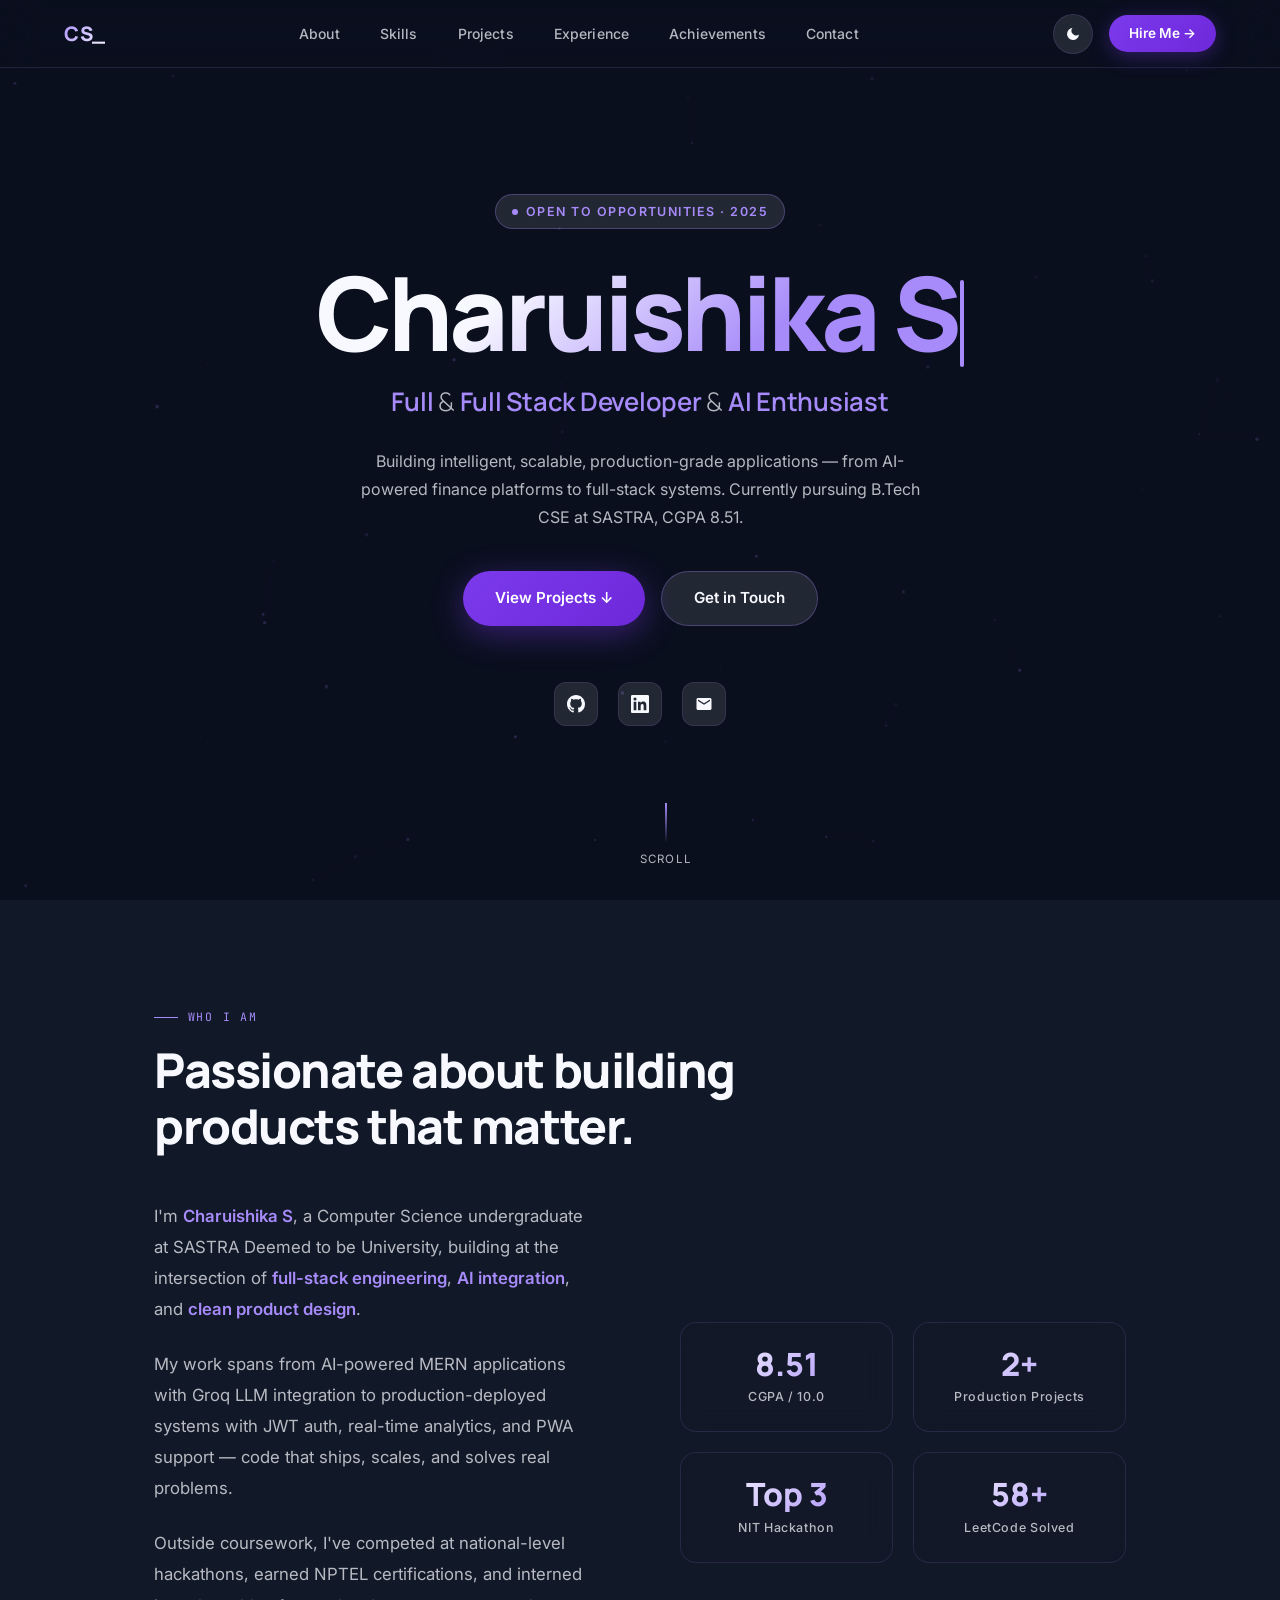
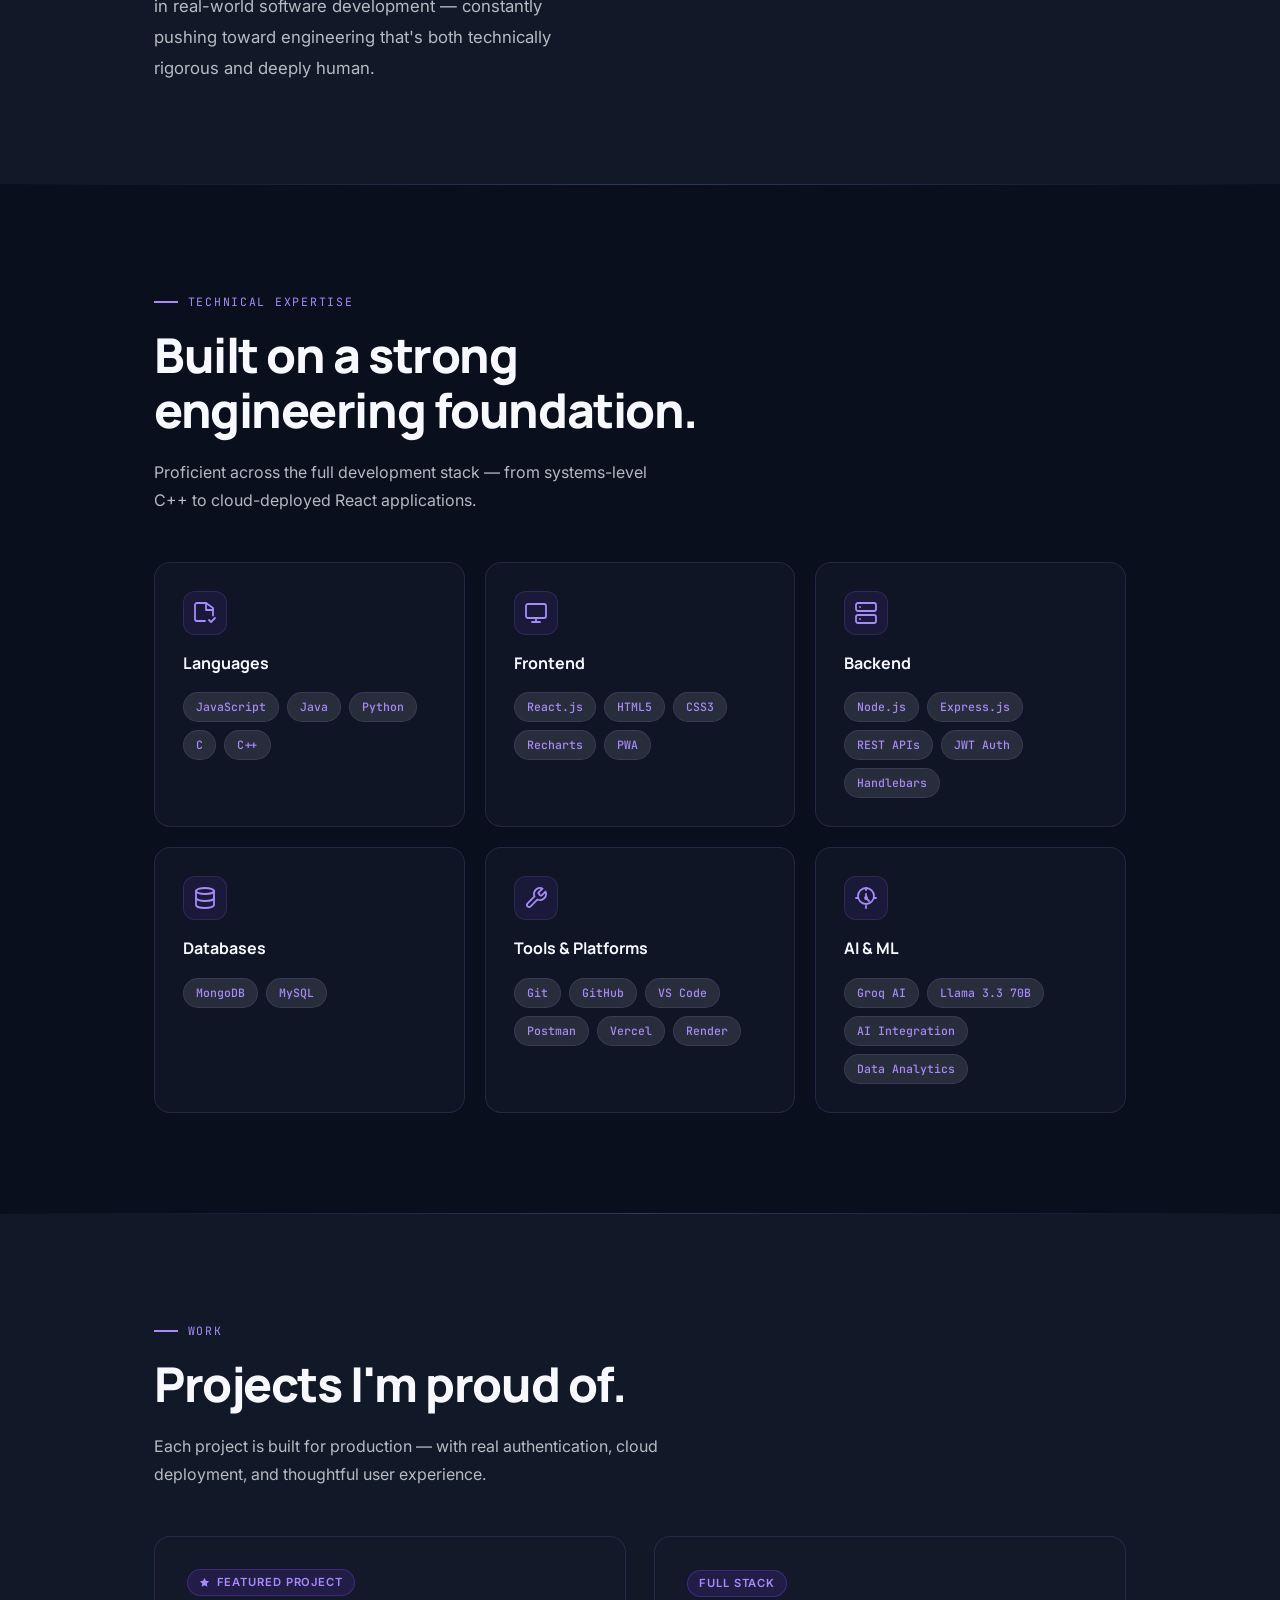
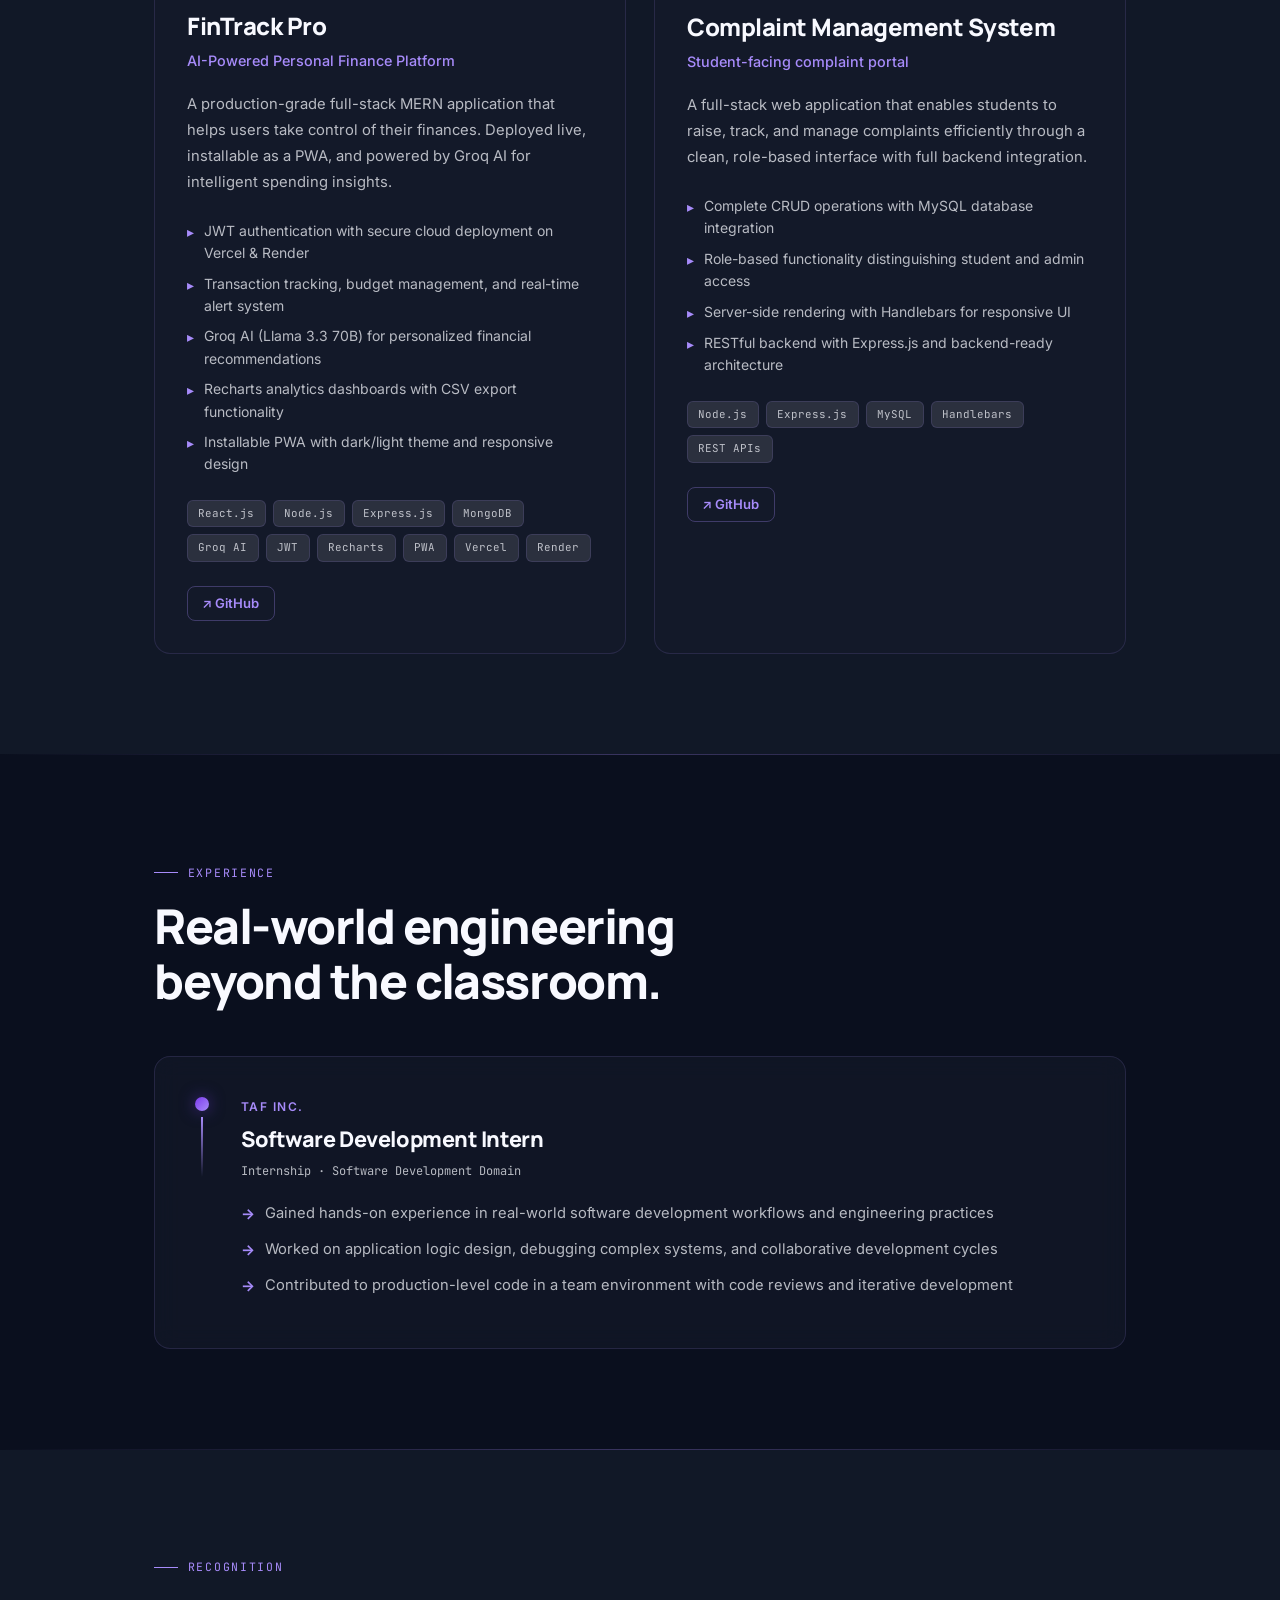
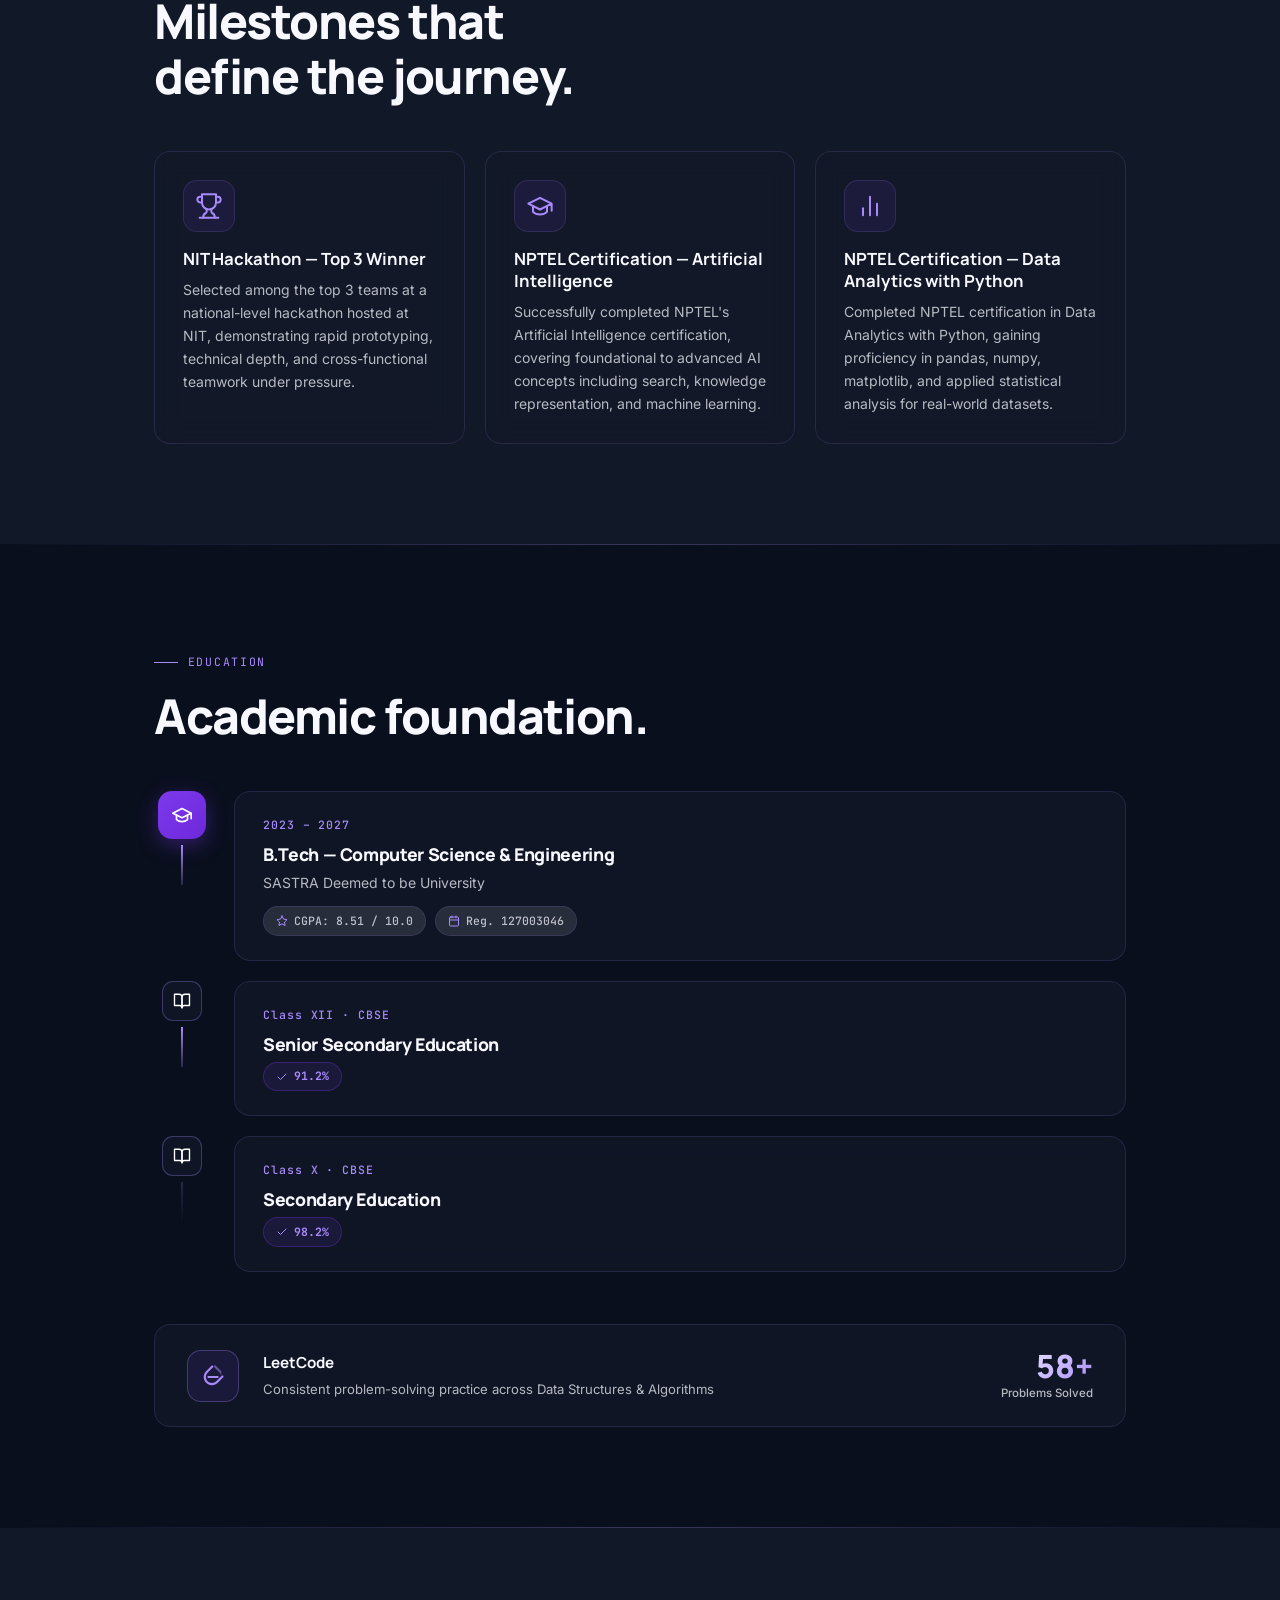
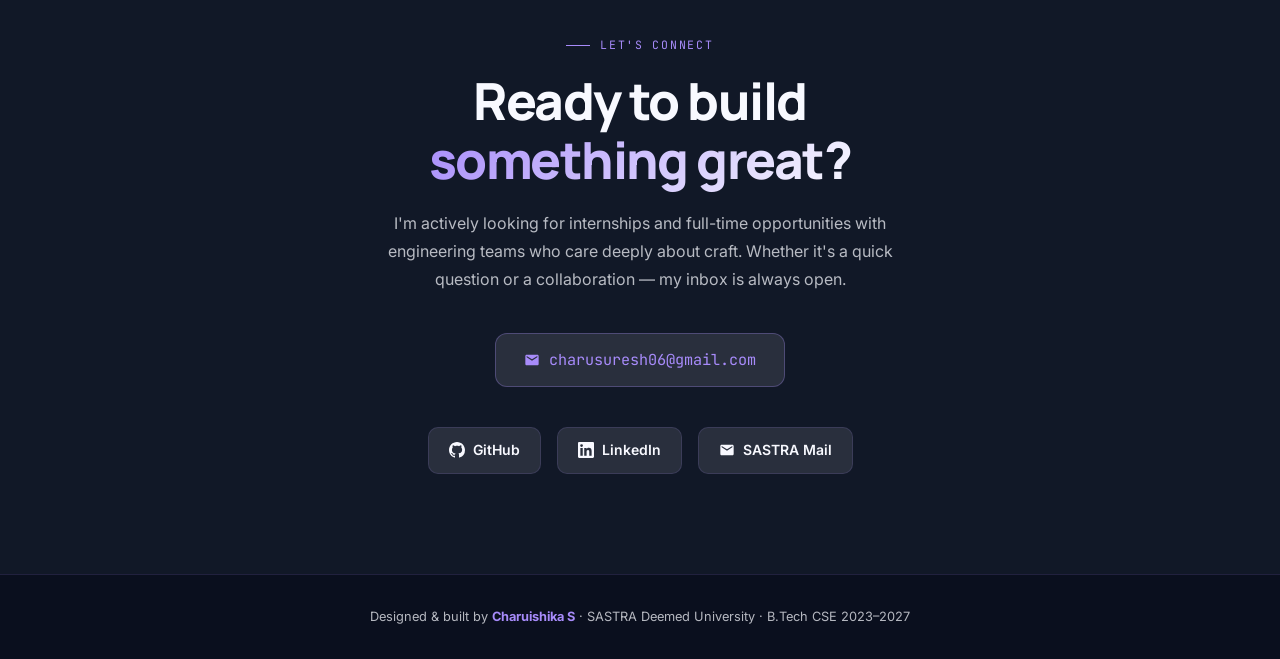
==== portfolio.html @ 570d736f "Create personal portfolio website" ====
<!DOCTYPE html>
<html lang="en" data-theme="dark">
<head>
<meta charset="UTF-8" />
<meta name="viewport" content="width=device-width, initial-scale=1.0" />
<title>Charuishika S — Software Engineer & Full Stack Developer</title>
<link rel="preconnect" href="https://fonts.googleapis.com" />
<link rel="preconnect" href="https://fonts.gstatic.com" crossorigin />
<link href="https://fonts.googleapis.com/css2?family=Manrope:wght@300;400;500;600;700;800&family=Inter:wght@300;400;500;600&family=JetBrains+Mono:wght@400;500&display=swap" rel="stylesheet" />

<style>
/* ===== TOKENS ===== */
:root {
  --navy:       #0A0F1E;
  --navy-mid:   #111827;
  --navy-card:  #131929;
  --indigo-deep:#1E1B4B;
  --violet:     #7C3AED;
  --violet-soft:#A78BFA;
  --violet-glow:rgba(124,58,237,0.18);
  --white:      #F8F9FF;
  --white-dim:  rgba(248,249,255,0.72);
  --white-faint:rgba(248,249,255,0.1);
  --border:     rgba(167,139,250,0.14);
  --border-light:rgba(167,139,250,0.3);
  --glass-bg:   rgba(19,25,41,0.7);
  --shadow-glow:0 0 60px rgba(124,58,237,0.15);
  --transition: cubic-bezier(0.4,0,0.2,1);
  --radius:     16px;
  --radius-sm:  10px;
}

[data-theme="light"] {
  --navy:       #F0F0FA;
  --navy-mid:   #E8E8F5;
  --navy-card:  #FFFFFF;
  --indigo-deep:#EDE9FE;
  --white:      #0A0F1E;
  --white-dim:  rgba(10,15,30,0.72);
  --white-faint:rgba(10,15,30,0.06);
  --border:     rgba(124,58,237,0.15);
  --border-light:rgba(124,58,237,0.3);
  --glass-bg:   rgba(255,255,255,0.75);
  --shadow-glow:0 0 60px rgba(124,58,237,0.08);
}

/* ===== RESET ===== */
*, *::before, *::after { box-sizing: border-box; margin: 0; padding: 0; }
html { scroll-behavior: smooth; font-size: 16px; }
body {
  font-family: 'Inter', sans-serif;
  background: var(--navy);
  color: var(--white);
  line-height: 1.6;
  overflow-x: hidden;
  transition: background 0.4s var(--transition), color 0.4s var(--transition);
}
a { color: inherit; text-decoration: none; }
img { max-width: 100%; display: block; }
button { cursor: pointer; border: none; background: none; font-family: inherit; }
ul { list-style: none; }

/* ===== SCROLLBAR ===== */
::-webkit-scrollbar { width: 4px; }
::-webkit-scrollbar-track { background: var(--navy-mid); }
::-webkit-scrollbar-thumb { background: var(--violet); border-radius: 99px; }

/* ===== CANVAS BG ===== */
#bg-canvas {
  position: fixed; top: 0; left: 0;
  width: 100%; height: 100%;
  pointer-events: none; z-index: 0;
  opacity: 0.35;
}

/* ===== NAV ===== */
nav {
  position: fixed; top: 0; left: 0; right: 0; z-index: 100;
  display: flex; align-items: center; justify-content: space-between;
  padding: 0 5%;
  height: 68px;
  background: rgba(10,15,30,0.6);
  backdrop-filter: blur(20px);
  border-bottom: 1px solid var(--border);
  transition: background 0.4s var(--transition);
}
[data-theme="light"] nav { background: rgba(240,240,250,0.7); }

.nav-logo {
  font-family: 'Manrope', sans-serif;
  font-weight: 800;
  font-size: 1.25rem;
  background: linear-gradient(135deg, var(--violet-soft), var(--white));
  -webkit-background-clip: text;
  -webkit-text-fill-color: transparent;
  background-clip: text;
  letter-spacing: -0.02em;
}

.nav-links {
  display: flex; gap: 2.5rem; align-items: center;
}
.nav-links a {
  font-size: 0.875rem;
  font-weight: 500;
  color: var(--white-dim);
  transition: color 0.25s;
  letter-spacing: 0.01em;
}
.nav-links a:hover { color: var(--violet-soft); }

.nav-right { display: flex; align-items: center; gap: 1rem; }

.theme-toggle {
  width: 40px; height: 40px;
  border-radius: 50%;
  background: var(--white-faint);
  border: 1px solid var(--border);
  display: flex; align-items: center; justify-content: center;
  font-size: 1.1rem;
  transition: background 0.25s, border-color 0.25s;
  color: var(--white);
}
.theme-toggle:hover { background: var(--violet-glow); border-color: var(--border-light); }

.nav-cta {
  padding: 0.5rem 1.25rem;
  background: linear-gradient(135deg, var(--violet), #6D28D9);
  border-radius: 99px;
  font-size: 0.85rem;
  font-weight: 600;
  color: #fff !important;
  transition: transform 0.2s, box-shadow 0.2s;
  box-shadow: 0 4px 20px rgba(124,58,237,0.35);
}
.nav-cta:hover { transform: translateY(-1px); box-shadow: 0 6px 28px rgba(124,58,237,0.5); }

/* ===== HERO ===== */
#hero {
  position: relative; z-index: 1;
  min-height: 100vh;
  display: flex; flex-direction: column;
  align-items: center; justify-content: center;
  text-align: center;
  padding: 100px 5% 80px;
  overflow: hidden;
}

.hero-eyebrow {
  display: inline-flex; align-items: center; gap: 0.5rem;
  padding: 0.4rem 1rem;
  background: var(--white-faint);
  border: 1px solid var(--border-light);
  border-radius: 99px;
  font-size: 0.78rem;
  font-weight: 600;
  letter-spacing: 0.12em;
  text-transform: uppercase;
  color: var(--violet-soft);
  margin-bottom: 2rem;
  animation: fadeUp 0.8s var(--transition) 0.1s both;
}
.hero-eyebrow-dot {
  width: 6px; height: 6px;
  background: var(--violet-soft);
  border-radius: 50%;
  animation: pulse 2s infinite;
}
@keyframes pulse {
  0%, 100% { opacity: 1; transform: scale(1); }
  50% { opacity: 0.5; transform: scale(0.7); }
}

.hero-name {
  font-family: 'Manrope', sans-serif;
  font-size: clamp(3rem, 8vw, 7rem);
  font-weight: 800;
  letter-spacing: -0.04em;
  line-height: 1.0;
  margin-bottom: 0.15em;
  animation: fadeUp 0.8s var(--transition) 0.25s both;
}
.hero-name-gradient {
  background: linear-gradient(135deg, var(--white) 30%, var(--violet-soft) 70%);
  -webkit-background-clip: text;
  -webkit-text-fill-color: transparent;
  background-clip: text;
}

.hero-cursor {
  display: inline-block;
  width: 4px; height: 0.85em;
  background: var(--violet-soft);
  margin-left: 2px;
  vertical-align: middle;
  border-radius: 2px;
  animation: blink 1s step-end infinite;
}
@keyframes blink { 0%,100%{opacity:1} 50%{opacity:0} }

.hero-role {
  font-family: 'Manrope', sans-serif;
  font-size: clamp(1.15rem, 2.5vw, 1.6rem);
  font-weight: 300;
  color: var(--white-dim);
  margin-bottom: 1.5rem;
  letter-spacing: -0.01em;
  animation: fadeUp 0.8s var(--transition) 0.4s both;
}
.hero-role strong { color: var(--violet-soft); font-weight: 600; }

.hero-desc {
  max-width: 560px;
  font-size: 1rem;
  color: var(--white-dim);
  line-height: 1.75;
  margin-bottom: 2.5rem;
  animation: fadeUp 0.8s var(--transition) 0.55s both;
}

.hero-ctas {
  display: flex; gap: 1rem; flex-wrap: wrap; justify-content: center;
  margin-bottom: 3.5rem;
  animation: fadeUp 0.8s var(--transition) 0.65s both;
}
.btn-primary {
  padding: 0.875rem 2rem;
  background: linear-gradient(135deg, var(--violet), #6D28D9);
  border-radius: 99px;
  font-size: 0.95rem;
  font-weight: 600;
  color: #fff;
  box-shadow: 0 8px 32px rgba(124,58,237,0.4);
  transition: transform 0.2s, box-shadow 0.2s;
  display: flex; align-items: center; gap: 0.5rem;
}
.btn-primary:hover { transform: translateY(-2px); box-shadow: 0 12px 40px rgba(124,58,237,0.55); }
.btn-secondary {
  padding: 0.875rem 2rem;
  border: 1.5px solid var(--border-light);
  border-radius: 99px;
  font-size: 0.95rem;
  font-weight: 600;
  color: var(--white);
  background: var(--white-faint);
  backdrop-filter: blur(8px);
  transition: border-color 0.25s, background 0.25s, transform 0.2s;
  display: flex; align-items: center; gap: 0.5rem;
}
.btn-secondary:hover { border-color: var(--violet-soft); background: var(--violet-glow); transform: translateY(-2px); }

.hero-socials {
  display: flex; gap: 1.25rem; justify-content: center;
  animation: fadeUp 0.8s var(--transition) 0.8s both;
}
.social-link {
  width: 44px; height: 44px;
  border: 1.5px solid var(--border);
  border-radius: 12px;
  display: flex; align-items: center; justify-content: center;
  font-size: 1.15rem;
  transition: border-color 0.25s, background 0.25s, transform 0.2s;
  background: var(--white-faint);
}
.social-link:hover { border-color: var(--violet-soft); background: var(--violet-glow); transform: translateY(-3px); }

.hero-scroll-indicator {
  position: absolute; bottom: 2rem; left: 50%; transform: translateX(-50%);
  display: flex; flex-direction: column; align-items: center; gap: 0.4rem;
  color: var(--white-dim); font-size: 0.72rem; letter-spacing: 0.1em;
  text-transform: uppercase; animation: fadeUp 1s 1.2s both;
}
.scroll-line {
  width: 1.5px; height: 40px;
  background: linear-gradient(to bottom, var(--violet-soft), transparent);
  animation: scrollPulse 2s ease infinite;
}
@keyframes scrollPulse { 0%,100%{opacity:1;transform:scaleY(1)} 50%{opacity:0.4;transform:scaleY(0.6)} }

@keyframes fadeUp {
  from { opacity:0; transform:translateY(28px); }
  to { opacity:1; transform:translateY(0); }
}

/* ===== SECTION BASE ===== */
section { position: relative; z-index: 1; }
.section-inner {
  max-width: 1100px;
  margin: 0 auto;
  padding: 100px 5%;
}
.section-label {
  display: inline-flex; align-items: center; gap: 0.6rem;
  font-family: 'JetBrains Mono', monospace;
  font-size: 0.72rem;
  letter-spacing: 0.15em;
  text-transform: uppercase;
  color: var(--violet-soft);
  margin-bottom: 1rem;
}
.section-label::before {
  content: '';
  display: block; width: 24px; height: 1.5px;
  background: var(--violet-soft);
}
.section-title {
  font-family: 'Manrope', sans-serif;
  font-size: clamp(2rem, 4vw, 3rem);
  font-weight: 800;
  letter-spacing: -0.03em;
  line-height: 1.15;
  margin-bottom: 1.25rem;
}
.section-subtitle {
  font-size: 1rem;
  color: var(--white-dim);
  max-width: 520px;
  line-height: 1.75;
}
.divider {
  width: 100%; height: 1px;
  background: linear-gradient(to right, transparent, var(--border-light), transparent);
}

/* ===== ABOUT ===== */
#about { background: var(--navy-mid); }
.about-grid {
  display: grid;
  grid-template-columns: 1fr 1fr;
  gap: 5rem;
  align-items: center;
  margin-top: 3rem;
}
.about-text p {
  font-size: 1.05rem;
  color: var(--white-dim);
  line-height: 1.85;
  margin-bottom: 1.5rem;
}
.about-text p:last-child { margin-bottom: 0; }
.about-highlight {
  color: var(--violet-soft);
  font-weight: 600;
}
.stat-grid {
  display: grid;
  grid-template-columns: 1fr 1fr;
  gap: 1.25rem;
}
.stat-card {
  background: var(--glass-bg);
  border: 1px solid var(--border);
  border-radius: var(--radius);
  padding: 1.5rem;
  backdrop-filter: blur(12px);
  text-align: center;
  transition: border-color 0.3s, transform 0.3s;
}
.stat-card:hover { border-color: var(--border-light); transform: translateY(-4px); }
.stat-num {
  font-family: 'Manrope', sans-serif;
  font-size: 2rem;
  font-weight: 800;
  background: linear-gradient(135deg, var(--white), var(--violet-soft));
  -webkit-background-clip: text;
  -webkit-text-fill-color: transparent;
  background-clip: text;
  line-height: 1.1;
  margin-bottom: 0.35rem;
}
.stat-label {
  font-size: 0.78rem;
  font-weight: 500;
  color: var(--white-dim);
  letter-spacing: 0.05em;
}

/* ===== SKILLS ===== */
#skills { background: var(--navy); }
.skills-grid {
  display: grid;
  grid-template-columns: repeat(auto-fit, minmax(240px, 1fr));
  gap: 1.25rem;
  margin-top: 3rem;
}
.skill-category {
  background: var(--glass-bg);
  border: 1px solid var(--border);
  border-radius: var(--radius);
  padding: 1.75rem;
  backdrop-filter: blur(12px);
  transition: border-color 0.3s, transform 0.3s, box-shadow 0.3s;
}
.skill-category:hover {
  border-color: var(--border-light);
  transform: translateY(-4px);
  box-shadow: 0 12px 40px rgba(124,58,237,0.1);
}
.skill-cat-icon {
  width: 44px; height: 44px;
  border-radius: 12px;
  background: rgba(124,58,237,0.1);
  border: 1px solid var(--border);
  display: flex; align-items: center; justify-content: center;
  color: var(--violet-soft);
  margin-bottom: 1rem;
}
.skill-cat-name {
  font-family: 'Manrope', sans-serif;
  font-size: 1rem;
  font-weight: 700;
  margin-bottom: 1rem;
  color: var(--white);
}
.skill-tags {
  display: flex; flex-wrap: wrap; gap: 0.5rem;
}
.skill-tag {
  padding: 0.3rem 0.75rem;
  background: var(--white-faint);
  border: 1px solid var(--border);
  border-radius: 99px;
  font-family: 'JetBrains Mono', monospace;
  font-size: 0.72rem;
  font-weight: 500;
  color: var(--violet-soft);
  transition: background 0.2s, border-color 0.2s;
}
.skill-tag:hover { background: var(--violet-glow); border-color: var(--violet-soft); }

/* ===== PROJECTS ===== */
#projects { background: var(--navy-mid); }
.projects-grid {
  display: grid;
  grid-template-columns: 1fr 1fr;
  gap: 1.75rem;
  margin-top: 3rem;
}
.project-card {
  background: var(--navy-card);
  border: 1px solid var(--border);
  border-radius: var(--radius);
  padding: 2rem;
  transition: border-color 0.35s, transform 0.35s, box-shadow 0.35s;
  position: relative;
  overflow: hidden;
}
.project-card::before {
  content: '';
  position: absolute; top: 0; left: 0; right: 0; height: 3px;
  background: linear-gradient(90deg, var(--violet), var(--violet-soft));
  opacity: 0;
  transition: opacity 0.35s;
}
.project-card:hover {
  border-color: var(--border-light);
  transform: translateY(-6px);
  box-shadow: var(--shadow-glow);
}
.project-card:hover::before { opacity: 1; }
.project-card.featured {
  grid-column: 1 / -1;
  display: grid;
  grid-template-columns: 1fr 1fr;
  gap: 2.5rem;
  padding: 2.5rem;
}
.project-header { margin-bottom: 1.25rem; }
.project-badge {
  display: inline-flex; align-items: center; gap: 0.4rem;
  padding: 0.25rem 0.7rem;
  background: rgba(124,58,237,0.15);
  border: 1px solid rgba(124,58,237,0.35);
  border-radius: 99px;
  font-size: 0.7rem;
  font-weight: 600;
  color: var(--violet-soft);
  text-transform: uppercase;
  letter-spacing: 0.08em;
  margin-bottom: 1rem;
}
.project-name {
  font-family: 'Manrope', sans-serif;
  font-size: 1.5rem;
  font-weight: 800;
  letter-spacing: -0.02em;
  margin-bottom: 0.5rem;
  line-height: 1.2;
}
.project-tagline {
  font-size: 0.9rem;
  color: var(--violet-soft);
  font-weight: 500;
  margin-bottom: 1rem;
}
.project-desc {
  font-size: 0.925rem;
  color: var(--white-dim);
  line-height: 1.75;
  margin-bottom: 1.5rem;
}
.project-features {
  margin-bottom: 1.5rem;
}
.project-feature {
  display: flex; align-items: flex-start; gap: 0.6rem;
  font-size: 0.875rem;
  color: var(--white-dim);
  margin-bottom: 0.5rem;
}
.project-feature::before {
  content: '▸';
  color: var(--violet-soft);
  flex-shrink: 0;
  margin-top: 1px;
}
.project-stack {
  display: flex; flex-wrap: wrap; gap: 0.45rem;
  margin-bottom: 1.5rem;
}
.stack-tag {
  padding: 0.25rem 0.65rem;
  background: var(--white-faint);
  border: 1px solid var(--border);
  border-radius: 6px;
  font-family: 'JetBrains Mono', monospace;
  font-size: 0.68rem;
  color: var(--white-dim);
}
.project-links {
  display: flex; gap: 0.75rem;
}
.proj-link {
  display: flex; align-items: center; gap: 0.4rem;
  font-size: 0.82rem;
  font-weight: 600;
  color: var(--violet-soft);
  padding: 0.4rem 0.9rem;
  border: 1.5px solid var(--border-light);
  border-radius: 8px;
  transition: background 0.2s, border-color 0.2s;
}
.proj-link:hover { background: var(--violet-glow); border-color: var(--violet-soft); }

.project-visual {
  background: linear-gradient(135deg, rgba(124,58,237,0.08), rgba(109,40,217,0.15));
  border: 1px solid var(--border);
  border-radius: 12px;
  display: flex; align-items: center; justify-content: center;
  min-height: 240px;
  position: relative;
  overflow: hidden;
}
.project-visual-inner {
  font-family: 'JetBrains Mono', monospace;
  font-size: 0.72rem;
  color: var(--violet-soft);
  line-height: 1.9;
  padding: 1.5rem;
  opacity: 0.8;
}
.code-line { display: flex; gap: 0.75rem; }
.code-line-num { color: rgba(167,139,250,0.35); user-select: none; }
.code-key { color: #A78BFA; }
.code-val { color: #6EE7B7; }
.code-str { color: #FCD34D; }

/* ===== INTERNSHIP ===== */
#experience { background: var(--navy); }
.exp-card {
  background: var(--glass-bg);
  border: 1px solid var(--border);
  border-radius: var(--radius);
  padding: 2.5rem;
  backdrop-filter: blur(12px);
  margin-top: 3rem;
  display: grid;
  grid-template-columns: auto 1fr;
  gap: 2rem;
  align-items: start;
  transition: border-color 0.3s, transform 0.3s;
}
.exp-card:hover { border-color: var(--border-light); transform: translateY(-4px); }
.exp-timeline {
  display: flex; flex-direction: column; align-items: center; gap: 0;
}
.exp-dot {
  width: 14px; height: 14px;
  border-radius: 50%;
  background: linear-gradient(135deg, var(--violet), var(--violet-soft));
  box-shadow: 0 0 16px rgba(124,58,237,0.5);
  flex-shrink: 0;
}
.exp-line {
  width: 2px; flex: 1; min-height: 60px;
  background: linear-gradient(to bottom, var(--violet-soft), transparent);
  margin-top: 6px;
}
.exp-company {
  font-size: 0.75rem;
  font-weight: 600;
  color: var(--violet-soft);
  text-transform: uppercase;
  letter-spacing: 0.12em;
  margin-bottom: 0.35rem;
}
.exp-title {
  font-family: 'Manrope', sans-serif;
  font-size: 1.35rem;
  font-weight: 800;
  letter-spacing: -0.02em;
  margin-bottom: 0.35rem;
}
.exp-period {
  font-family: 'JetBrains Mono', monospace;
  font-size: 0.75rem;
  color: var(--white-dim);
  margin-bottom: 1.25rem;
}
.exp-points { }
.exp-point {
  display: flex; align-items: flex-start; gap: 0.6rem;
  font-size: 0.92rem;
  color: var(--white-dim);
  line-height: 1.7;
  margin-bottom: 0.6rem;
}
.exp-point::before {
  content: '→';
  color: var(--violet-soft);
  font-weight: 700;
  flex-shrink: 0;
  margin-top: 1px;
}

/* ===== ACHIEVEMENTS ===== */
#achievements { background: var(--navy-mid); }
.achievements-grid {
  display: grid;
  grid-template-columns: repeat(auto-fit, minmax(280px, 1fr));
  gap: 1.25rem;
  margin-top: 3rem;
}
.achievement-card {
  background: var(--glass-bg);
  border: 1px solid var(--border);
  border-radius: var(--radius);
  padding: 1.75rem;
  backdrop-filter: blur(12px);
  transition: border-color 0.3s, transform 0.3s, box-shadow 0.3s;
  position: relative;
  overflow: hidden;
}
.achievement-card:hover {
  border-color: var(--border-light);
  transform: translateY(-5px);
  box-shadow: 0 16px 48px rgba(124,58,237,0.12);
}
.achievement-icon {
  width: 52px; height: 52px;
  border-radius: 14px;
  background: rgba(124,58,237,0.1);
  border: 1px solid var(--border);
  display: flex; align-items: center; justify-content: center;
  margin-bottom: 1rem;
}
.achievement-title {
  font-family: 'Manrope', sans-serif;
  font-size: 1.05rem;
  font-weight: 700;
  margin-bottom: 0.5rem;
  line-height: 1.3;
}
.achievement-desc {
  font-size: 0.875rem;
  color: var(--white-dim);
  line-height: 1.65;
}

/* ===== EDUCATION TIMELINE ===== */
#education { background: var(--navy); }
.edu-timeline { margin-top: 3rem; display: flex; flex-direction: column; gap: 0; }
.edu-timeline-item {
  display: grid;
  grid-template-columns: 56px 1fr;
  gap: 1.5rem;
  align-items: start;
}
.edu-timeline-left { display: flex; flex-direction: column; align-items: center; }
.edu-timeline-icon {
  width: 48px; height: 48px;
  border-radius: 14px;
  background: linear-gradient(135deg, var(--violet), #6D28D9);
  display: flex; align-items: center; justify-content: center;
  flex-shrink: 0;
  box-shadow: 0 6px 20px rgba(124,58,237,0.35);
}
.edu-timeline-icon--sm {
  width: 40px; height: 40px;
  border-radius: 11px;
  background: var(--glass-bg);
  border: 1px solid var(--border-light);
  box-shadow: none;
}
.edu-timeline-line {
  width: 2px; flex: 1; min-height: 40px;
  background: linear-gradient(to bottom, var(--violet-soft), rgba(167,139,250,0.2));
  margin-top: 6px;
}
.edu-timeline-line--fade {
  background: linear-gradient(to bottom, rgba(167,139,250,0.2), transparent);
}
.edu-timeline-content {
  background: var(--glass-bg);
  border: 1px solid var(--border);
  border-radius: var(--radius);
  padding: 1.5rem 1.75rem;
  backdrop-filter: blur(12px);
  margin-bottom: 1.25rem;
  transition: border-color 0.3s, transform 0.3s;
}
.edu-timeline-content:hover { border-color: var(--border-light); transform: translateX(4px); }
.edu-timeline-period {
  font-family: 'JetBrains Mono', monospace;
  font-size: 0.72rem;
  color: var(--violet-soft);
  font-weight: 500;
  letter-spacing: 0.08em;
  margin-bottom: 0.35rem;
}
.edu-timeline-degree {
  font-family: 'Manrope', sans-serif;
  font-size: 1.1rem;
  font-weight: 800;
  letter-spacing: -0.02em;
  margin-bottom: 0.25rem;
}
.edu-timeline-school {
  font-size: 0.875rem;
  color: var(--white-dim);
  margin-bottom: 0.75rem;
}
.edu-timeline-meta { display: flex; gap: 0.6rem; flex-wrap: wrap; }
.edu-meta-pill {
  display: inline-flex; align-items: center; gap: 0.35rem;
  padding: 0.28rem 0.75rem;
  background: var(--white-faint);
  border: 1px solid var(--border);
  border-radius: 99px;
  font-family: 'JetBrains Mono', monospace;
  font-size: 0.72rem;
  font-weight: 500;
  color: var(--white-dim);
}
.edu-meta-pill svg { color: var(--violet-soft); flex-shrink: 0; }
.edu-meta-pill--score {
  background: rgba(124,58,237,0.1);
  border-color: rgba(124,58,237,0.3);
  color: var(--violet-soft);
  font-weight: 700;
}

/* ===== LEETCODE BANNER ===== */
.leetcode-banner {
  margin-top: 2rem;
  background: var(--glass-bg);
  border: 1px solid var(--border);
  border-radius: var(--radius);
  padding: 1.5rem 2rem;
  backdrop-filter: blur(12px);
  display: flex;
  align-items: center;
  gap: 1.5rem;
  transition: border-color 0.3s;
}
.leetcode-banner:hover { border-color: var(--border-light); }
.leetcode-icon {
  width: 52px; height: 52px;
  border-radius: 14px;
  background: rgba(124,58,237,0.1);
  border: 1px solid var(--border-light);
  display: flex; align-items: center; justify-content: center;
  flex-shrink: 0;
}
.leetcode-text { flex: 1; }
.leetcode-label {
  font-family: 'Manrope', sans-serif;
  font-weight: 700;
  font-size: 0.95rem;
  margin-bottom: 0.2rem;
}
.leetcode-desc { font-size: 0.82rem; color: var(--white-dim); }
.leetcode-stat { text-align: right; flex-shrink: 0; }
.leetcode-count {
  font-family: 'Manrope', sans-serif;
  font-size: 2rem;
  font-weight: 800;
  background: linear-gradient(135deg, var(--white), var(--violet-soft));
  -webkit-background-clip: text;
  -webkit-text-fill-color: transparent;
  background-clip: text;
  line-height: 1.1;
}
.leetcode-sub {
  font-size: 0.72rem;
  color: var(--white-dim);
  font-weight: 500;
  white-space: nowrap;
}

@media (max-width: 600px) {
  .leetcode-banner { flex-wrap: wrap; }
  .leetcode-stat { text-align: left; }
}

/* ===== CONTACT ===== */
#contact {
  background: var(--navy-mid);
  text-align: center;
}
.contact-inner { max-width: 640px; margin: 0 auto; padding: 100px 5%; }
.contact-title {
  font-family: 'Manrope', sans-serif;
  font-size: clamp(2rem, 4vw, 3.25rem);
  font-weight: 800;
  letter-spacing: -0.03em;
  line-height: 1.15;
  margin-bottom: 1.25rem;
}
.contact-title span {
  background: linear-gradient(135deg, var(--violet-soft), var(--white));
  -webkit-background-clip: text;
  -webkit-text-fill-color: transparent;
  background-clip: text;
}
.contact-desc {
  font-size: 1rem;
  color: var(--white-dim);
  line-height: 1.75;
  margin-bottom: 2.5rem;
}
.contact-email {
  display: inline-flex; align-items: center; gap: 0.6rem;
  font-family: 'JetBrains Mono', monospace;
  font-size: 0.95rem;
  color: var(--violet-soft);
  padding: 0.875rem 1.75rem;
  border: 1.5px solid var(--border-light);
  border-radius: 12px;
  background: var(--white-faint);
  margin-bottom: 2.5rem;
  transition: background 0.25s, border-color 0.25s;
}
.contact-email:hover { background: var(--violet-glow); border-color: var(--violet-soft); }
.contact-socials {
  display: flex; justify-content: center; gap: 1rem;
  flex-wrap: wrap;
}
.contact-social {
  display: flex; align-items: center; gap: 0.5rem;
  padding: 0.7rem 1.25rem;
  background: var(--white-faint);
  border: 1px solid var(--border);
  border-radius: 10px;
  font-size: 0.875rem;
  font-weight: 600;
  transition: border-color 0.25s, background 0.25s, transform 0.2s;
}
.contact-social:hover { border-color: var(--violet-soft); background: var(--violet-glow); transform: translateY(-2px); }

/* ===== FOOTER ===== */
footer {
  background: var(--navy);
  border-top: 1px solid var(--border);
  text-align: center;
  padding: 2rem 5%;
  font-size: 0.8rem;
  color: var(--white-dim);
  position: relative; z-index: 1;
}
footer strong { color: var(--violet-soft); }

/* ===== REVEAL ===== */
.reveal {
  opacity: 0;
  transform: translateY(32px);
  transition: opacity 0.75s var(--transition), transform 0.75s var(--transition);
}
.reveal.visible {
  opacity: 1;
  transform: translateY(0);
}
.reveal-delay-1 { transition-delay: 0.1s; }
.reveal-delay-2 { transition-delay: 0.2s; }
.reveal-delay-3 { transition-delay: 0.3s; }

/* ===== HAMBURGER (mobile) ===== */
.hamburger { display: none; flex-direction: column; gap: 5px; }
.hamburger span { display: block; width: 22px; height: 2px; background: var(--white); border-radius: 2px; transition: 0.3s; }

/* ===== RESPONSIVE ===== */
@media (max-width: 900px) {
  .about-grid { grid-template-columns: 1fr; gap: 3rem; }
  .projects-grid { grid-template-columns: 1fr; }
  .project-card.featured { grid-template-columns: 1fr; }
  .exp-card { grid-template-columns: 1fr; gap: 1rem; }
  .edu-timeline-item { grid-template-columns: 44px 1fr; gap: 1rem; }
  .nav-links { display: none; }
  .hamburger { display: flex; }
  .stat-grid { grid-template-columns: 1fr 1fr; }
}
@media (max-width: 500px) {
  .hero-ctas { flex-direction: column; align-items: center; }
  .stat-grid { grid-template-columns: 1fr; }
  .achievements-grid { grid-template-columns: 1fr; }
}

/* reduced motion */
@media (prefers-reduced-motion: reduce) {
  *, *::before, *::after { animation-duration: 0.001ms !important; transition-duration: 0.001ms !important; }
}
</style>
</head>
<body>

<canvas id="bg-canvas"></canvas>

<!-- NAV -->
<nav>
  <div class="nav-logo">CS_</div>
  <ul class="nav-links">
    <li><a href="#about">About</a></li>
    <li><a href="#skills">Skills</a></li>
    <li><a href="#projects">Projects</a></li>
    <li><a href="#experience">Experience</a></li>
    <li><a href="#achievements">Achievements</a></li>
    <li><a href="#contact">Contact</a></li>
  </ul>
  <div class="nav-right">
    <button class="theme-toggle" id="themeToggle" aria-label="Toggle theme">🌙</button>
    <a href="mailto:charusuresh06@gmail.com" class="nav-cta nav-links">Hire Me →</a>
    <button class="hamburger" id="hamburger" aria-label="Menu">
      <span></span><span></span><span></span>
    </button>
  </div>
</nav>

<!-- HERO -->
<section id="hero">
  <div class="hero-eyebrow">
    <span class="hero-eyebrow-dot"></span>
    Open to opportunities · 2025
  </div>
  <h1 class="hero-name">
    <span class="hero-name-gradient">Charuishika S</span><span class="hero-cursor"></span>
  </h1>
  <p class="hero-role">
    <strong>Software Engineer</strong> &amp; <strong>Full Stack Developer</strong> &amp; <strong>AI Enthusiast</strong>
  </p>
  <p class="hero-desc">
    Building intelligent, scalable, production-grade applications — from AI-powered finance platforms to full-stack systems. Currently pursuing B.Tech CSE at SASTRA, CGPA 8.51.
  </p>
  <div class="hero-ctas">
    <a href="#projects" class="btn-primary">View Projects ↓</a>
    <a href="#contact" class="btn-secondary">Get in Touch</a>
  </div>
  <div class="hero-socials">
    <a href="https://github.com/charuishika" class="social-link" target="_blank" rel="noopener" title="GitHub" aria-label="GitHub">
      <svg width="18" height="18" viewBox="0 0 24 24" fill="currentColor"><path d="M12 0C5.37 0 0 5.37 0 12c0 5.31 3.435 9.795 8.205 11.385.6.105.825-.255.825-.57 0-.285-.015-1.23-.015-2.235-3.015.555-3.795-.735-4.035-1.41-.135-.345-.72-1.41-1.23-1.695-.42-.225-1.02-.78-.015-.795.945-.015 1.62.87 1.845 1.23 1.08 1.815 2.805 1.305 3.495.99.105-.78.42-1.305.765-1.605-2.67-.3-5.46-1.335-5.46-5.925 0-1.305.465-2.385 1.23-3.225-.12-.3-.54-1.53.12-3.18 0 0 1.005-.315 3.3 1.23.96-.27 1.98-.405 3-.405s2.04.135 3 .405c2.295-1.56 3.3-1.23 3.3-1.23.66 1.65.24 2.88.12 3.18.765.84 1.23 1.905 1.23 3.225 0 4.605-2.805 5.625-5.475 5.925.435.375.81 1.095.81 2.22 0 1.605-.015 2.895-.015 3.3 0 .315.225.69.825.57A12.02 12.02 0 0 0 24 12c0-6.63-5.37-12-12-12z"/></svg>
    </a>
    <a href="https://linkedin.com/in/charuishika-s" class="social-link" target="_blank" rel="noopener" title="LinkedIn" aria-label="LinkedIn">
      <svg width="18" height="18" viewBox="0 0 24 24" fill="currentColor"><path d="M20.447 20.452h-3.554v-5.569c0-1.328-.027-3.037-1.852-3.037-1.853 0-2.136 1.445-2.136 2.939v5.667H9.351V9h3.414v1.561h.046c.477-.9 1.637-1.85 3.37-1.85 3.601 0 4.267 2.37 4.267 5.455v6.286zM5.337 7.433a2.062 2.062 0 0 1-2.063-2.065 2.064 2.064 0 1 1 2.063 2.065zm1.782 13.019H3.555V9h3.564v11.452zM22.225 0H1.771C.792 0 0 .774 0 1.729v20.542C0 23.227.792 24 1.771 24h20.451C23.2 24 24 23.227 24 22.271V1.729C24 .774 23.2 0 22.222 0h.003z"/></svg>
    </a>
    <a href="mailto:charusuresh06@gmail.com" class="social-link" title="Email" aria-label="Email">
      <svg width="18" height="18" viewBox="0 0 24 24" fill="currentColor"><path d="M20 4H4c-1.1 0-2 .9-2 2v12c0 1.1.9 2 2 2h16c1.1 0 2-.9 2-2V6c0-1.1-.9-2-2-2zm0 4-8 5-8-5V6l8 5 8-5v2z"/></svg>
    </a>
  </div>
  <div class="hero-scroll-indicator">
    <div class="scroll-line"></div>
    <span>scroll</span>
  </div>
</section>

<!-- ABOUT -->
<section id="about">
  <div class="section-inner">
    <div class="section-label">Who I Am</div>
    <h2 class="section-title">Passionate about building<br>products that matter.</h2>
    <div class="about-grid">
      <div class="about-text reveal">
        <p>
          I'm <span class="about-highlight">Charuishika S</span>, a Computer Science undergraduate at SASTRA Deemed to be University, building at the intersection of <span class="about-highlight">full-stack engineering</span>, <span class="about-highlight">AI integration</span>, and <span class="about-highlight">clean product design</span>.
        </p>
        <p>
          My work spans from AI-powered MERN applications with Groq LLM integration to production-deployed systems with JWT auth, real-time analytics, and PWA support — code that ships, scales, and solves real problems.
        </p>
        <p>
          Outside coursework, I've competed at national-level hackathons, earned NPTEL certifications, and interned in real-world software development — constantly pushing toward engineering that's both technically rigorous and deeply human.
        </p>
      </div>
      <div class="stat-grid reveal reveal-delay-2">
        <div class="stat-card">
          <div class="stat-num">8.51</div>
          <div class="stat-label">CGPA / 10.0</div>
        </div>
        <div class="stat-card">
          <div class="stat-num">2+</div>
          <div class="stat-label">Production Projects</div>
        </div>
        <div class="stat-card">
          <div class="stat-num">Top 3</div>
          <div class="stat-label">NIT Hackathon</div>
        </div>
        <div class="stat-card">
          <div class="stat-num">58+</div>
          <div class="stat-label">LeetCode Solved</div>
        </div>
      </div>
    </div>
  </div>
</section>

<div class="divider"></div>

<!-- SKILLS -->
<section id="skills">
  <div class="section-inner">
    <div class="section-label">Technical Expertise</div>
    <h2 class="section-title">Built on a strong<br>engineering foundation.</h2>
    <p class="section-subtitle">Proficient across the full development stack — from systems-level C++ to cloud-deployed React applications.</p>
    <div class="skills-grid">
      <div class="skill-category reveal">
        <div class="skill-cat-icon">
          <svg width="24" height="24" viewBox="0 0 24 24" fill="none" stroke="currentColor" stroke-width="1.8" stroke-linecap="round" stroke-linejoin="round"><polyline points="13 2 13 9 20 9"/><path d="M20 14.5V7l-7-5H4a2 2 0 0 0-2 2v14a2 2 0 0 0 2 2h8"/><path d="m16 19 2 2 4-4"/></svg>
        </div>
        <div class="skill-cat-name">Languages</div>
        <div class="skill-tags">
          <span class="skill-tag">JavaScript</span>
          <span class="skill-tag">Java</span>
          <span class="skill-tag">Python</span>
          <span class="skill-tag">C</span>
          <span class="skill-tag">C++</span>
        </div>
      </div>
      <div class="skill-category reveal reveal-delay-1">
        <div class="skill-cat-icon">
          <svg width="24" height="24" viewBox="0 0 24 24" fill="none" stroke="currentColor" stroke-width="1.8" stroke-linecap="round" stroke-linejoin="round"><rect x="2" y="3" width="20" height="14" rx="2"/><line x1="8" y1="21" x2="16" y2="21"/><line x1="12" y1="17" x2="12" y2="21"/></svg>
        </div>
        <div class="skill-cat-name">Frontend</div>
        <div class="skill-tags">
          <span class="skill-tag">React.js</span>
          <span class="skill-tag">HTML5</span>
          <span class="skill-tag">CSS3</span>
          <span class="skill-tag">Recharts</span>
          <span class="skill-tag">PWA</span>
        </div>
      </div>
      <div class="skill-category reveal reveal-delay-2">
        <div class="skill-cat-icon">
          <svg width="24" height="24" viewBox="0 0 24 24" fill="none" stroke="currentColor" stroke-width="1.8" stroke-linecap="round" stroke-linejoin="round"><rect x="2" y="2" width="20" height="8" rx="2"/><rect x="2" y="14" width="20" height="8" rx="2"/><line x1="6" y1="6" x2="6.01" y2="6"/><line x1="6" y1="18" x2="6.01" y2="18"/></svg>
        </div>
        <div class="skill-cat-name">Backend</div>
        <div class="skill-tags">
          <span class="skill-tag">Node.js</span>
          <span class="skill-tag">Express.js</span>
          <span class="skill-tag">REST APIs</span>
          <span class="skill-tag">JWT Auth</span>
          <span class="skill-tag">Handlebars</span>
        </div>
      </div>
      <div class="skill-category reveal reveal-delay-3">
        <div class="skill-cat-icon">
          <svg width="24" height="24" viewBox="0 0 24 24" fill="none" stroke="currentColor" stroke-width="1.8" stroke-linecap="round" stroke-linejoin="round"><ellipse cx="12" cy="5" rx="9" ry="3"/><path d="M21 12c0 1.66-4 3-9 3s-9-1.34-9-3"/><path d="M3 5v14c0 1.66 4 3 9 3s9-1.34 9-3V5"/></svg>
        </div>
        <div class="skill-cat-name">Databases</div>
        <div class="skill-tags">
          <span class="skill-tag">MongoDB</span>
          <span class="skill-tag">MySQL</span>
        </div>
      </div>
      <div class="skill-category reveal reveal-delay-1">
        <div class="skill-cat-icon">
          <svg width="24" height="24" viewBox="0 0 24 24" fill="none" stroke="currentColor" stroke-width="1.8" stroke-linecap="round" stroke-linejoin="round"><path d="M14.7 6.3a1 1 0 0 0 0 1.4l1.6 1.6a1 1 0 0 0 1.4 0l3.77-3.77a6 6 0 0 1-7.94 7.94l-6.91 6.91a2.12 2.12 0 0 1-3-3l6.91-6.91a6 6 0 0 1 7.94-7.94l-3.76 3.76z"/></svg>
        </div>
        <div class="skill-cat-name">Tools &amp; Platforms</div>
        <div class="skill-tags">
          <span class="skill-tag">Git</span>
          <span class="skill-tag">GitHub</span>
          <span class="skill-tag">VS Code</span>
          <span class="skill-tag">Postman</span>
          <span class="skill-tag">Vercel</span>
          <span class="skill-tag">Render</span>
        </div>
      </div>
      <div class="skill-category reveal reveal-delay-2">
        <div class="skill-cat-icon">
          <svg width="24" height="24" viewBox="0 0 24 24" fill="none" stroke="currentColor" stroke-width="1.8" stroke-linecap="round" stroke-linejoin="round"><path d="M12 2a8 8 0 1 0 0 16A8 8 0 0 0 12 2z"/><path d="M12 8v4l3 3"/><circle cx="12" cy="12" r="1"/><path d="M12 2v2M12 20v2M2 12h2M20 12h2"/></svg>
        </div>
        <div class="skill-cat-name">AI &amp; ML</div>
        <div class="skill-tags">
          <span class="skill-tag">Groq AI</span>
          <span class="skill-tag">Llama 3.3 70B</span>
          <span class="skill-tag">AI Integration</span>
          <span class="skill-tag">Data Analytics</span>
        </div>
      </div>
    </div>
  </div>
</section>

<div class="divider"></div>

<!-- PROJECTS -->
<section id="projects">
  <div class="section-inner">
    <div class="section-label">Work</div>
    <h2 class="section-title">Projects I'm proud of.</h2>
    <p class="section-subtitle">Each project is built for production — with real authentication, cloud deployment, and thoughtful user experience.</p>

    <div class="projects-grid">

      <!-- FinTrack Pro -->
      <div class="project-card reveal">
        <div class="project-header">
          <span class="project-badge">
            <svg width="11" height="11" viewBox="0 0 24 24" fill="currentColor"><path d="M12 2l3.09 6.26L22 9.27l-5 4.87 1.18 6.88L12 17.77l-6.18 3.25L7 14.14 2 9.27l6.91-1.01L12 2z"/></svg>
            Featured Project
          </span>
          <div class="project-name">FinTrack Pro</div>
          <div class="project-tagline">AI-Powered Personal Finance Platform</div>
        </div>
        <p class="project-desc">
          A production-grade full-stack MERN application that helps users take control of their finances. Deployed live, installable as a PWA, and powered by Groq AI for intelligent spending insights.
        </p>
        <div class="project-features">
          <div class="project-feature">JWT authentication with secure cloud deployment on Vercel &amp; Render</div>
          <div class="project-feature">Transaction tracking, budget management, and real-time alert system</div>
          <div class="project-feature">Groq AI (Llama 3.3 70B) for personalized financial recommendations</div>
          <div class="project-feature">Recharts analytics dashboards with CSV export functionality</div>
          <div class="project-feature">Installable PWA with dark/light theme and responsive design</div>
        </div>
        <div class="project-stack">
          <span class="stack-tag">React.js</span>
          <span class="stack-tag">Node.js</span>
          <span class="stack-tag">Express.js</span>
          <span class="stack-tag">MongoDB</span>
          <span class="stack-tag">Groq AI</span>
          <span class="stack-tag">JWT</span>
          <span class="stack-tag">Recharts</span>
          <span class="stack-tag">PWA</span>
          <span class="stack-tag">Vercel</span>
          <span class="stack-tag">Render</span>
        </div>
        <div class="project-links">
          <a href="https://github.com/charuishika" class="proj-link" target="_blank">↗ GitHub</a>
        </div>
      </div>

      <!-- Complaint Management System -->
      <div class="project-card reveal reveal-delay-1">
        <div class="project-header">
          <span class="project-badge">Full Stack</span>
          <div class="project-name">Complaint Management System</div>
          <div class="project-tagline">Student-facing complaint portal</div>
        </div>
        <p class="project-desc">
          A full-stack web application that enables students to raise, track, and manage complaints efficiently through a clean, role-based interface with full backend integration.
        </p>
        <div class="project-features">
          <div class="project-feature">Complete CRUD operations with MySQL database integration</div>
          <div class="project-feature">Role-based functionality distinguishing student and admin access</div>
          <div class="project-feature">Server-side rendering with Handlebars for responsive UI</div>
          <div class="project-feature">RESTful backend with Express.js and backend-ready architecture</div>
        </div>
        <div class="project-stack">
          <span class="stack-tag">Node.js</span>
          <span class="stack-tag">Express.js</span>
          <span class="stack-tag">MySQL</span>
          <span class="stack-tag">Handlebars</span>
          <span class="stack-tag">REST APIs</span>
        </div>
        <div class="project-links">
          <a href="https://github.com/charuishika" class="proj-link" target="_blank">↗ GitHub</a>
        </div>
      </div>

    </div>
  </div>
</section>

<div class="divider"></div>

<!-- EXPERIENCE -->
<section id="experience">
  <div class="section-inner">
    <div class="section-label">Experience</div>
    <h2 class="section-title">Real-world engineering<br>beyond the classroom.</h2>

    <div class="exp-card reveal">
      <div class="exp-timeline">
        <div class="exp-dot"></div>
        <div class="exp-line"></div>
      </div>
      <div>
        <div class="exp-company">TAF Inc.</div>
        <div class="exp-title">Software Development Intern</div>
        <div class="exp-period">Internship · Software Development Domain</div>
        <div class="exp-points">
          <div class="exp-point">Gained hands-on experience in real-world software development workflows and engineering practices</div>
          <div class="exp-point">Worked on application logic design, debugging complex systems, and collaborative development cycles</div>
          <div class="exp-point">Contributed to production-level code in a team environment with code reviews and iterative development</div>
        </div>
      </div>
    </div>
  </div>
</section>

<div class="divider"></div>

<!-- ACHIEVEMENTS -->
<section id="achievements">
  <div class="section-inner">
    <div class="section-label">Recognition</div>
    <h2 class="section-title">Milestones that<br>define the journey.</h2>

    <div class="achievements-grid">
      <div class="achievement-card reveal">
        <div class="achievement-icon">
          <svg width="28" height="28" viewBox="0 0 24 24" fill="none" stroke="var(--violet-soft)" stroke-width="1.7" stroke-linecap="round" stroke-linejoin="round"><path d="M6 9H4.5a2.5 2.5 0 0 1 0-5H6"/><path d="M18 9h1.5a2.5 2.5 0 0 0 0-5H18"/><path d="M4 22h16"/><path d="M10 14.66V17c0 .55-.47.98-.97 1.21C7.85 18.75 7 20.24 7 22"/><path d="M14 14.66V17c0 .55.47.98.97 1.21C16.15 18.75 17 20.24 17 22"/><path d="M18 2H6v7a6 6 0 0 0 12 0V2z"/></svg>
        </div>
        <div class="achievement-title">NIT Hackathon — Top 3 Winner</div>
        <div class="achievement-desc">Selected among the top 3 teams at a national-level hackathon hosted at NIT, demonstrating rapid prototyping, technical depth, and cross-functional teamwork under pressure.</div>
      </div>
      <div class="achievement-card reveal reveal-delay-1">
        <div class="achievement-icon">
          <svg width="28" height="28" viewBox="0 0 24 24" fill="none" stroke="var(--violet-soft)" stroke-width="1.7" stroke-linecap="round" stroke-linejoin="round"><path d="M22 10v6M2 10l10-5 10 5-10 5z"/><path d="M6 12v5c3 3 9 3 12 0v-5"/></svg>
        </div>
        <div class="achievement-title">NPTEL Certification — Artificial Intelligence</div>
        <div class="achievement-desc">Successfully completed NPTEL's Artificial Intelligence certification, covering foundational to advanced AI concepts including search, knowledge representation, and machine learning.</div>
      </div>
      <div class="achievement-card reveal reveal-delay-2">
        <div class="achievement-icon">
          <svg width="28" height="28" viewBox="0 0 24 24" fill="none" stroke="var(--violet-soft)" stroke-width="1.7" stroke-linecap="round" stroke-linejoin="round"><line x1="18" y1="20" x2="18" y2="10"/><line x1="12" y1="20" x2="12" y2="4"/><line x1="6" y1="20" x2="6" y2="14"/></svg>
        </div>
        <div class="achievement-title">NPTEL Certification — Data Analytics with Python</div>
        <div class="achievement-desc">Completed NPTEL certification in Data Analytics with Python, gaining proficiency in pandas, numpy, matplotlib, and applied statistical analysis for real-world datasets.</div>
      </div>
    </div>
  </div>
</section>

<div class="divider"></div>

<!-- EDUCATION -->
<section id="education">
  <div class="section-inner">
    <div class="section-label">Education</div>
    <h2 class="section-title">Academic foundation.</h2>

    <div class="edu-timeline">

      <!-- B.Tech -->
      <div class="edu-timeline-item reveal">
        <div class="edu-timeline-left">
          <div class="edu-timeline-icon">
            <svg width="22" height="22" viewBox="0 0 24 24" fill="none" stroke="#fff" stroke-width="1.8" stroke-linecap="round" stroke-linejoin="round"><path d="M22 10v6M2 10l10-5 10 5-10 5z"/><path d="M6 12v5c3 3 9 3 12 0v-5"/></svg>
          </div>
          <div class="edu-timeline-line"></div>
        </div>
        <div class="edu-timeline-content">
          <div class="edu-timeline-period">2023 – 2027</div>
          <div class="edu-timeline-degree">B.Tech — Computer Science &amp; Engineering</div>
          <div class="edu-timeline-school">SASTRA Deemed to be University</div>
          <div class="edu-timeline-meta">
            <span class="edu-meta-pill">
              <svg width="12" height="12" viewBox="0 0 24 24" fill="none" stroke="currentColor" stroke-width="2" stroke-linecap="round" stroke-linejoin="round"><polygon points="12 2 15.09 8.26 22 9.27 17 14.14 18.18 21.02 12 17.77 5.82 21.02 7 14.14 2 9.27 8.91 8.26 12 2"/></svg>
              CGPA: 8.51 / 10.0
            </span>
            <span class="edu-meta-pill">
              <svg width="12" height="12" viewBox="0 0 24 24" fill="none" stroke="currentColor" stroke-width="2" stroke-linecap="round" stroke-linejoin="round"><rect x="3" y="4" width="18" height="18" rx="2" ry="2"/><line x1="16" y1="2" x2="16" y2="6"/><line x1="8" y1="2" x2="8" y2="6"/><line x1="3" y1="10" x2="21" y2="10"/></svg>
              Reg. 127003046
            </span>
          </div>
        </div>
      </div>

      <!-- Class XII -->
      <div class="edu-timeline-item reveal reveal-delay-1">
        <div class="edu-timeline-left">
          <div class="edu-timeline-icon edu-timeline-icon--sm">
            <svg width="18" height="18" viewBox="0 0 24 24" fill="none" stroke="#fff" stroke-width="1.8" stroke-linecap="round" stroke-linejoin="round"><path d="M2 3h6a4 4 0 0 1 4 4v14a3 3 0 0 0-3-3H2z"/><path d="M22 3h-6a4 4 0 0 0-4 4v14a3 3 0 0 1 3-3h7z"/></svg>
          </div>
          <div class="edu-timeline-line"></div>
        </div>
        <div class="edu-timeline-content">
          <div class="edu-timeline-period">Class XII · CBSE</div>
          <div class="edu-timeline-degree">Senior Secondary Education</div>
          <div class="edu-timeline-meta">
            <span class="edu-meta-pill edu-meta-pill--score">
              <svg width="12" height="12" viewBox="0 0 24 24" fill="none" stroke="currentColor" stroke-width="2" stroke-linecap="round" stroke-linejoin="round"><polyline points="20 6 9 17 4 12"/></svg>
              91.2%
            </span>
          </div>
        </div>
      </div>

      <!-- Class X -->
      <div class="edu-timeline-item reveal reveal-delay-2">
        <div class="edu-timeline-left">
          <div class="edu-timeline-icon edu-timeline-icon--sm">
            <svg width="18" height="18" viewBox="0 0 24 24" fill="none" stroke="#fff" stroke-width="1.8" stroke-linecap="round" stroke-linejoin="round"><path d="M2 3h6a4 4 0 0 1 4 4v14a3 3 0 0 0-3-3H2z"/><path d="M22 3h-6a4 4 0 0 0-4 4v14a3 3 0 0 1 3-3h7z"/></svg>
          </div>
          <div class="edu-timeline-line edu-timeline-line--fade"></div>
        </div>
        <div class="edu-timeline-content">
          <div class="edu-timeline-period">Class X · CBSE</div>
          <div class="edu-timeline-degree">Secondary Education</div>
          <div class="edu-timeline-meta">
            <span class="edu-meta-pill edu-meta-pill--score">
              <svg width="12" height="12" viewBox="0 0 24 24" fill="none" stroke="currentColor" stroke-width="2" stroke-linecap="round" stroke-linejoin="round"><polyline points="20 6 9 17 4 12"/></svg>
              98.2%
            </span>
          </div>
        </div>
      </div>

    </div>

    <!-- LeetCode Banner -->
    <div class="leetcode-banner reveal reveal-delay-3">
      <div class="leetcode-icon">
        <svg width="26" height="26" viewBox="0 0 95 111" fill="none" xmlns="http://www.w3.org/2000/svg">
          <path d="M68.0,84.7L68.0,84.7C61.7,91.1,52.4,95.0,42.9,95.0C33.4,95.0,24.2,91.2,17.8,84.7C11.4,78.2,7.8,69.3,7.8,60.1C7.8,50.9,11.4,42.0,17.8,35.5L41.2,11.6C43.0,9.8,45.9,9.8,47.7,11.6C49.5,13.4,49.5,16.4,47.7,18.2L24.4,42.1C19.8,46.8,17.2,53.2,17.2,60.1C17.2,67.0,19.8,73.4,24.4,78.1C29.0,82.8,35.7,85.5,42.9,85.5C50.1,85.5,56.8,82.8,61.4,78.1L84.7,54.2C86.5,52.4,89.4,52.4,91.2,54.2C93.0,56.0,93.0,59.0,91.2,60.8L68.0,84.7Z" fill="var(--violet-soft)"/>
          <path d="M83.0,34.8L59.0,11.2C57.2,9.4,54.3,9.4,52.5,11.2C50.7,13.0,50.7,16.0,52.5,17.8L76.5,41.4C81.1,46.1,83.7,52.4,83.7,59.3C83.7,59.8,83.7,60.2,83.6,60.7L83.0,34.8Z" fill="var(--violet-soft)" opacity="0.5"/>
          <path d="M28.0,64.0L67.0,64.0C69.5,64.0,71.5,62.0,71.5,59.5C71.5,57.0,69.5,55.0,67.0,55.0L28.0,55.0C25.5,55.0,23.5,57.0,23.5,59.5C23.5,62.0,25.5,64.0,28.0,64.0Z" fill="var(--violet-soft)"/>
        </svg>
      </div>
      <div class="leetcode-text">
        <div class="leetcode-label">LeetCode</div>
        <div class="leetcode-desc">Consistent problem-solving practice across Data Structures &amp; Algorithms</div>
      </div>
      <div class="leetcode-stat">
        <div class="leetcode-count">58+</div>
        <div class="leetcode-sub">Problems Solved</div>
      </div>
    </div>

  </div>
</section>

<div class="divider"></div>

<!-- CONTACT -->
<section id="contact">
  <div class="contact-inner">
    <div class="section-label" style="justify-content:center">Let's Connect</div>
    <h2 class="contact-title reveal">Ready to build<br><span>something great?</span></h2>
    <p class="contact-desc reveal reveal-delay-1">
      I'm actively looking for internships and full-time opportunities with engineering teams who care deeply about craft. Whether it's a quick question or a collaboration — my inbox is always open.
    </p>
    <a href="mailto:charusuresh06@gmail.com" class="contact-email reveal reveal-delay-2">
      <svg width="16" height="16" viewBox="0 0 24 24" fill="currentColor"><path d="M20 4H4c-1.1 0-2 .9-2 2v12c0 1.1.9 2 2 2h16c1.1 0 2-.9 2-2V6c0-1.1-.9-2-2-2zm0 4-8 5-8-5V6l8 5 8-5v2z"/></svg>
      charusuresh06@gmail.com
    </a>
    <div class="contact-socials reveal reveal-delay-3">
      <a href="https://github.com/charuishika" class="contact-social" target="_blank" rel="noopener">
        <svg width="16" height="16" viewBox="0 0 24 24" fill="currentColor"><path d="M12 0C5.37 0 0 5.37 0 12c0 5.31 3.435 9.795 8.205 11.385.6.105.825-.255.825-.57 0-.285-.015-1.23-.015-2.235-3.015.555-3.795-.735-4.035-1.41-.135-.345-.72-1.41-1.23-1.695-.42-.225-1.02-.78-.015-.795.945-.015 1.62.87 1.845 1.23 1.08 1.815 2.805 1.305 3.495.99.105-.78.42-1.305.765-1.605-2.67-.3-5.46-1.335-5.46-5.925 0-1.305.465-2.385 1.23-3.225-.12-.3-.54-1.53.12-3.18 0 0 1.005-.315 3.3 1.23.96-.27 1.98-.405 3-.405s2.04.135 3 .405c2.295-1.56 3.3-1.23 3.3-1.23.66 1.65.24 2.88.12 3.18.765.84 1.23 1.905 1.23 3.225 0 4.605-2.805 5.625-5.475 5.925.435.375.81 1.095.81 2.22 0 1.605-.015 2.895-.015 3.3 0 .315.225.69.825.57A12.02 12.02 0 0 0 24 12c0-6.63-5.37-12-12-12z"/></svg>
        GitHub
      </a>
      <a href="https://linkedin.com/in/charuishika-s" class="contact-social" target="_blank" rel="noopener">
        <svg width="16" height="16" viewBox="0 0 24 24" fill="currentColor"><path d="M20.447 20.452h-3.554v-5.569c0-1.328-.027-3.037-1.852-3.037-1.853 0-2.136 1.445-2.136 2.939v5.667H9.351V9h3.414v1.561h.046c.477-.9 1.637-1.85 3.37-1.85 3.601 0 4.267 2.37 4.267 5.455v6.286zM5.337 7.433a2.062 2.062 0 0 1-2.063-2.065 2.064 2.064 0 1 1 2.063 2.065zm1.782 13.019H3.555V9h3.564v11.452zM22.225 0H1.771C.792 0 0 .774 0 1.729v20.542C0 23.227.792 24 1.771 24h20.451C23.2 24 24 23.227 24 22.271V1.729C24 .774 23.2 0 22.222 0h.003z"/></svg>
        LinkedIn
      </a>
      <a href="mailto:127003046@sastra.ac.in" class="contact-social">
        <svg width="16" height="16" viewBox="0 0 24 24" fill="currentColor"><path d="M20 4H4c-1.1 0-2 .9-2 2v12c0 1.1.9 2 2 2h16c1.1 0 2-.9 2-2V6c0-1.1-.9-2-2-2zm0 4-8 5-8-5V6l8 5 8-5v2z"/></svg>
        SASTRA Mail
      </a>
    </div>
  </div>
</section>

<!-- FOOTER -->
<footer>
  <p>Designed & built by <strong>Charuishika S</strong> · SASTRA Deemed University · B.Tech CSE 2023–2027</p>
</footer>

<script>
// ===== CANVAS PARTICLE GRID =====
const canvas = document.getElementById('bg-canvas');
const ctx = canvas.getContext('2d');
let W, H, particles = [], animId;
const PARTICLE_COUNT = 60;

function resize() {
  W = canvas.width = window.innerWidth;
  H = canvas.height = window.innerHeight;
}
resize();
window.addEventListener('resize', resize);

class Particle {
  constructor() { this.reset(); }
  reset() {
    this.x = Math.random() * W;
    this.y = Math.random() * H;
    this.vx = (Math.random() - 0.5) * 0.3;
    this.vy = (Math.random() - 0.5) * 0.3;
    this.r = Math.random() * 1.5 + 0.5;
    this.alpha = Math.random() * 0.5 + 0.1;
  }
  update() {
    this.x += this.vx; this.y += this.vy;
    if (this.x < 0 || this.x > W || this.y < 0 || this.y > H) this.reset();
  }
  draw() {
    ctx.beginPath();
    ctx.arc(this.x, this.y, this.r, 0, Math.PI * 2);
    ctx.fillStyle = `rgba(167,139,250,${this.alpha})`;
    ctx.fill();
  }
}

for (let i = 0; i < PARTICLE_COUNT; i++) particles.push(new Particle());

function drawConnections() {
  for (let i = 0; i < particles.length; i++) {
    for (let j = i + 1; j < particles.length; j++) {
      const dx = particles[i].x - particles[j].x;
      const dy = particles[i].y - particles[j].y;
      const dist = Math.sqrt(dx*dx + dy*dy);
      if (dist < 120) {
        ctx.beginPath();
        ctx.moveTo(particles[i].x, particles[i].y);
        ctx.lineTo(particles[j].x, particles[j].y);
        ctx.strokeStyle = `rgba(124,58,237,${0.08 * (1 - dist/120)})`;
        ctx.lineWidth = 1;
        ctx.stroke();
      }
    }
  }
}

function animate() {
  ctx.clearRect(0, 0, W, H);
  particles.forEach(p => { p.update(); p.draw(); });
  drawConnections();
  animId = requestAnimationFrame(animate);
}
animate();

// ===== SCROLL REVEAL =====
const reveals = document.querySelectorAll('.reveal');
const observer = new IntersectionObserver((entries) => {
  entries.forEach(e => { if (e.isIntersecting) { e.target.classList.add('visible'); observer.unobserve(e.target); } });
}, { threshold: 0.12 });
reveals.forEach(el => observer.observe(el));

// ===== THEME TOGGLE =====
const toggleBtn = document.getElementById('themeToggle');
const moonSVG = `<svg width="16" height="16" viewBox="0 0 24 24" fill="currentColor"><path d="M21 12.79A9 9 0 1 1 11.21 3 7 7 0 0 0 21 12.79z"/></svg>`;
const sunSVG = `<svg width="16" height="16" viewBox="0 0 24 24" fill="none" stroke="currentColor" stroke-width="2" stroke-linecap="round" stroke-linejoin="round"><circle cx="12" cy="12" r="5"/><line x1="12" y1="1" x2="12" y2="3"/><line x1="12" y1="21" x2="12" y2="23"/><line x1="4.22" y1="4.22" x2="5.64" y2="5.64"/><line x1="18.36" y1="18.36" x2="19.78" y2="19.78"/><line x1="1" y1="12" x2="3" y2="12"/><line x1="21" y1="12" x2="23" y2="12"/><line x1="4.22" y1="19.78" x2="5.64" y2="18.36"/><line x1="18.36" y1="5.64" x2="19.78" y2="4.22"/></svg>`;
toggleBtn.innerHTML = moonSVG;
let dark = true;
toggleBtn.addEventListener('click', () => {
  dark = !dark;
  document.documentElement.setAttribute('data-theme', dark ? 'dark' : 'light');
  toggleBtn.innerHTML = dark ? moonSVG : sunSVG;
});

// ===== NAV ACTIVE =====
const sections = document.querySelectorAll('section[id]');
const navLinks = document.querySelectorAll('.nav-links a');
window.addEventListener('scroll', () => {
  let current = '';
  sections.forEach(s => { if (window.scrollY >= s.offsetTop - 100) current = s.id; });
  navLinks.forEach(a => {
    a.style.color = a.getAttribute('href') === `#${current}` ? 'var(--violet-soft)' : '';
  });
}, { passive: true });

// ===== TYPEWRITER HERO ROLE =====
const roles = ['Software Engineer', 'Full Stack Developer', 'AI Enthusiast', 'Problem Solver'];
let roleIdx = 0, charIdx = 0, typing = true;
const heroRole = document.querySelector('.hero-role strong');
if (heroRole) {
  setInterval(() => {
    const target = roles[roleIdx];
    if (typing) {
      heroRole.textContent = target.slice(0, ++charIdx);
      if (charIdx >= target.length) { typing = false; setTimeout(() => {}, 1200); }
    } else {
      heroRole.textContent = target.slice(0, --charIdx);
      if (charIdx === 0) { typing = true; roleIdx = (roleIdx + 1) % roles.length; }
    }
  }, 80);
}
</script>
</body>
</html>
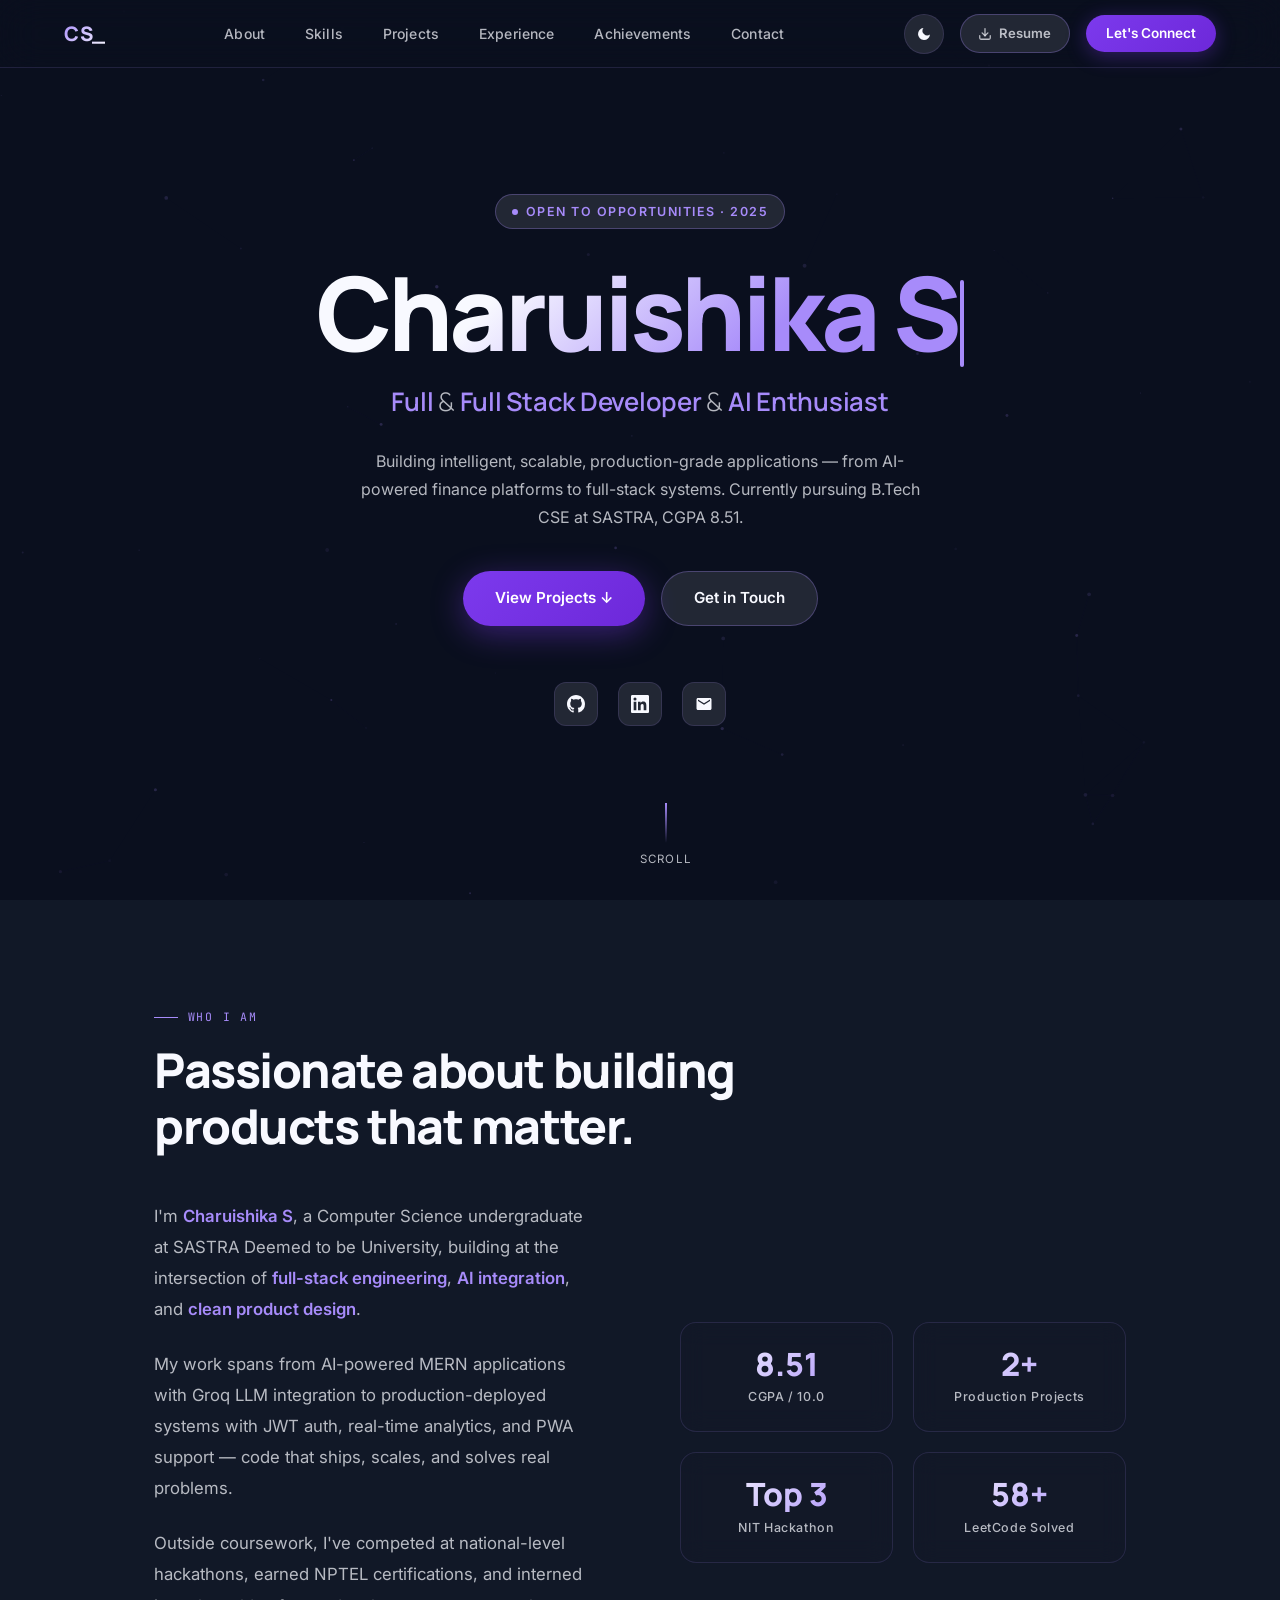
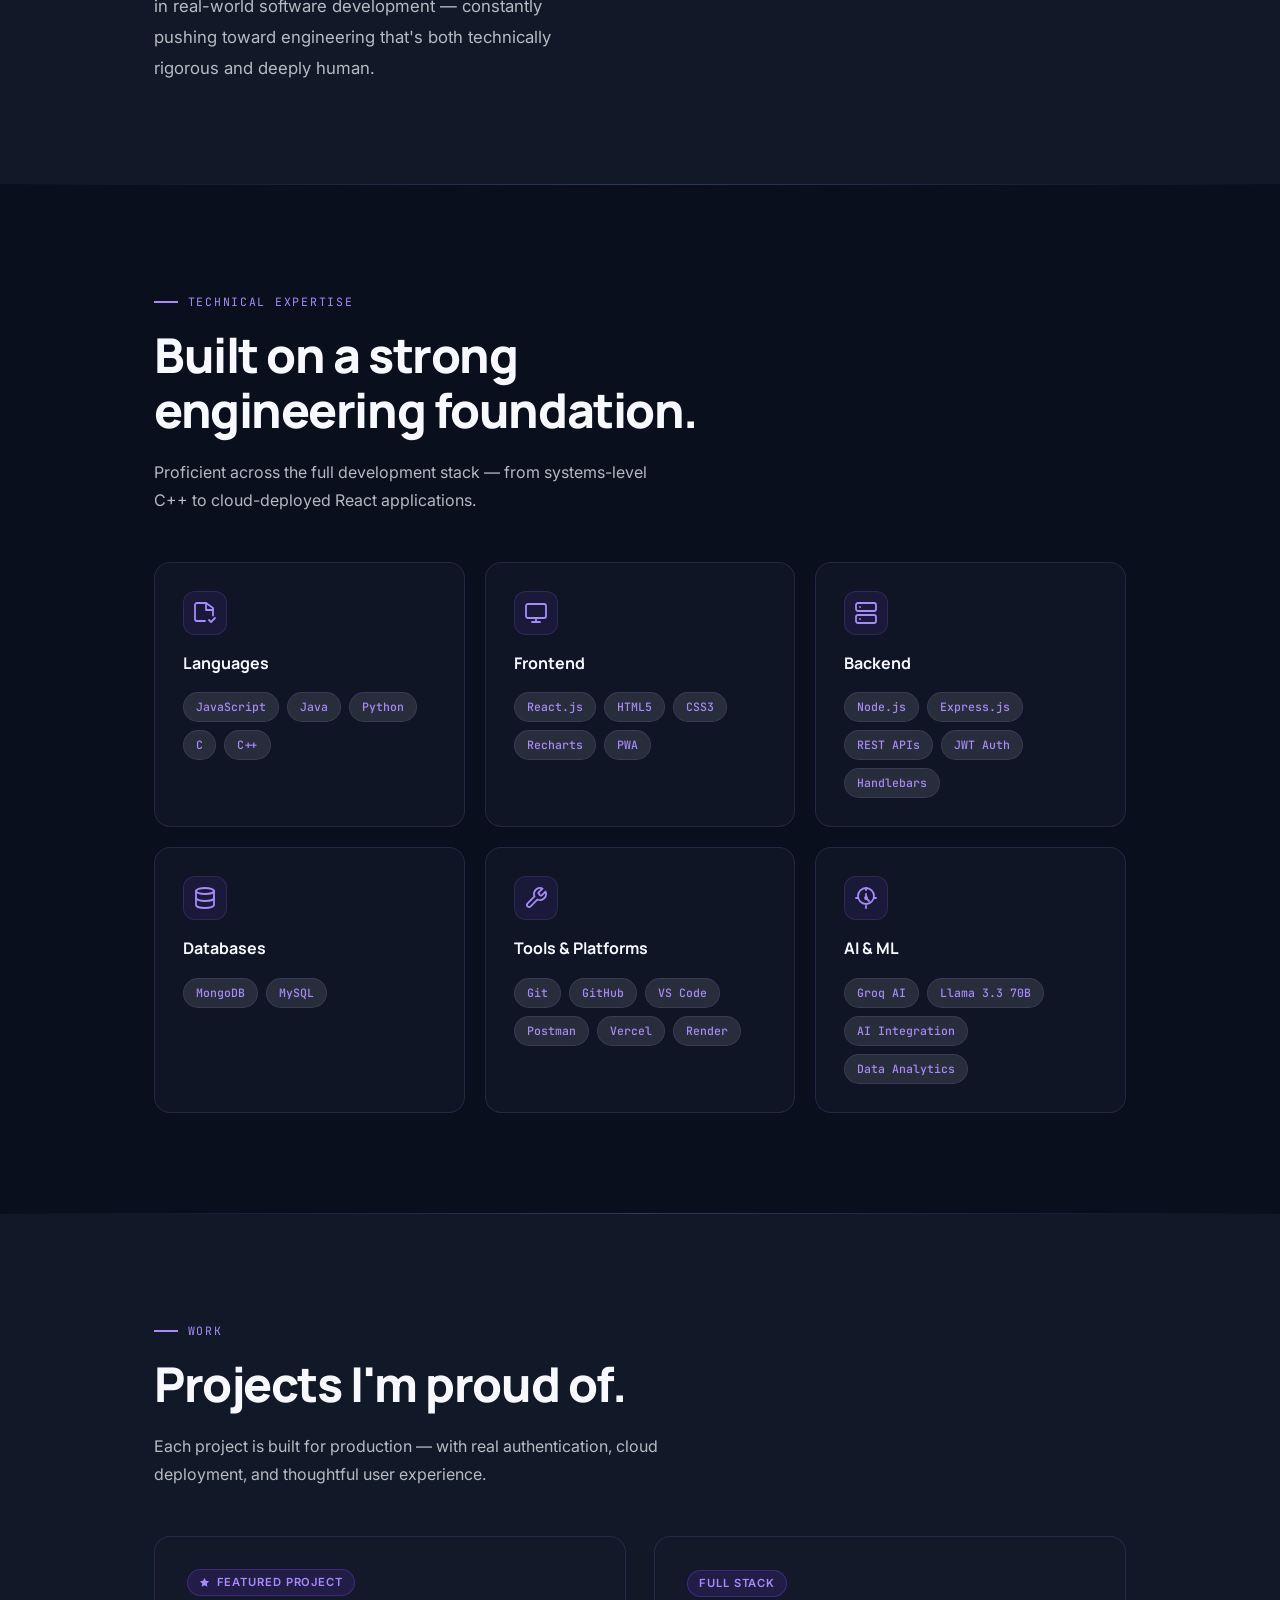
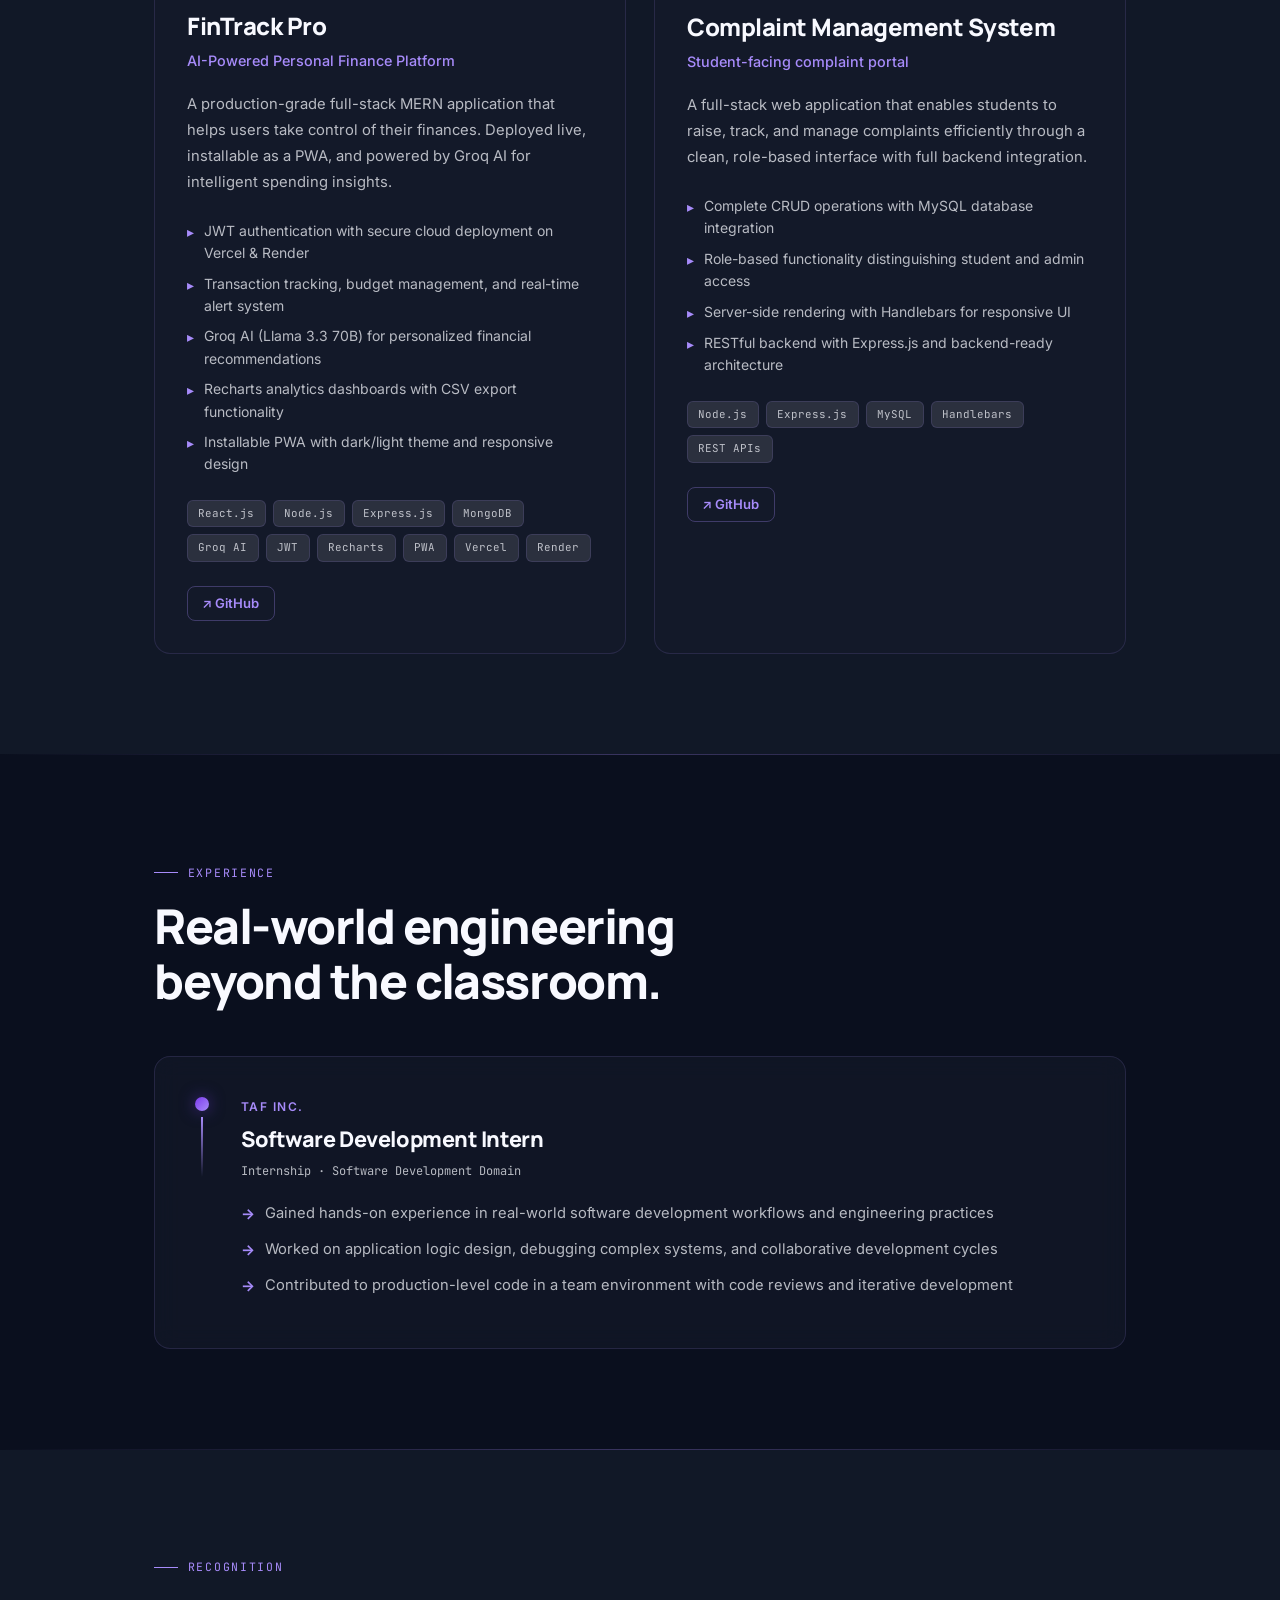
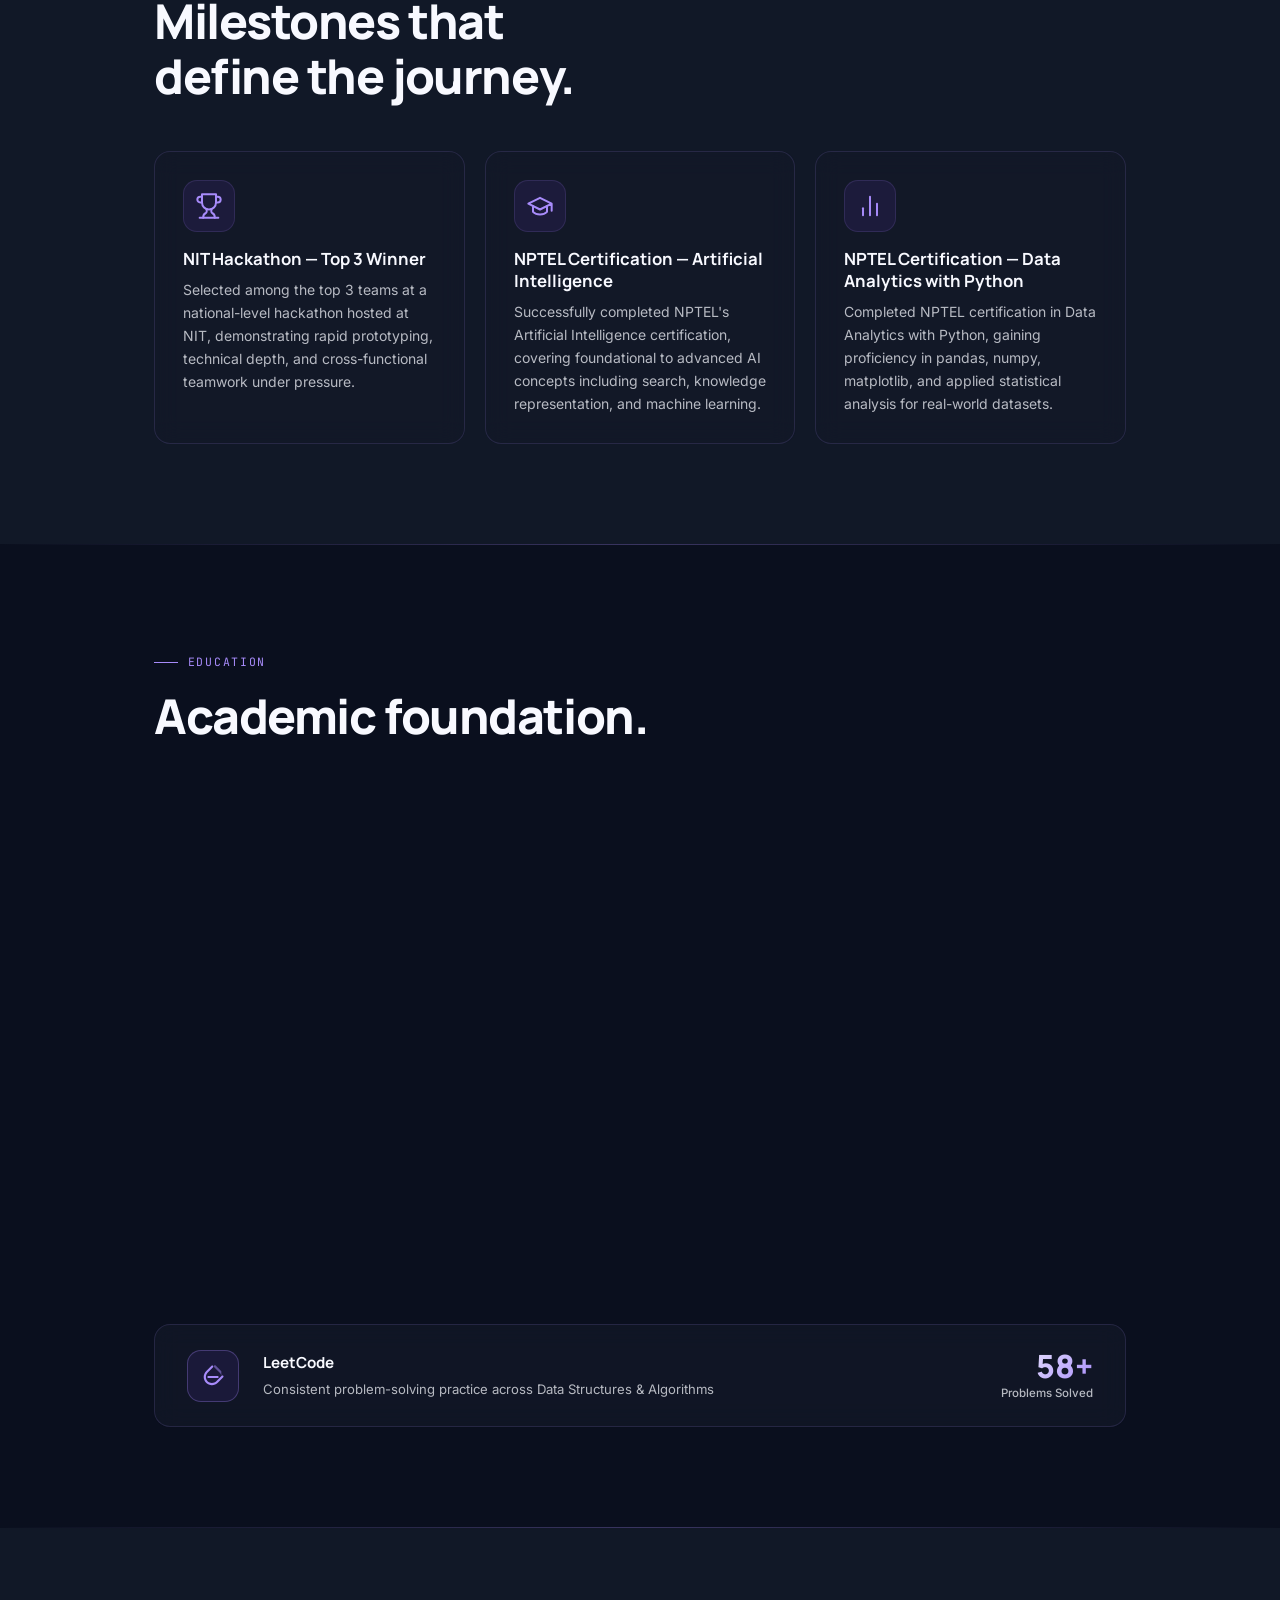
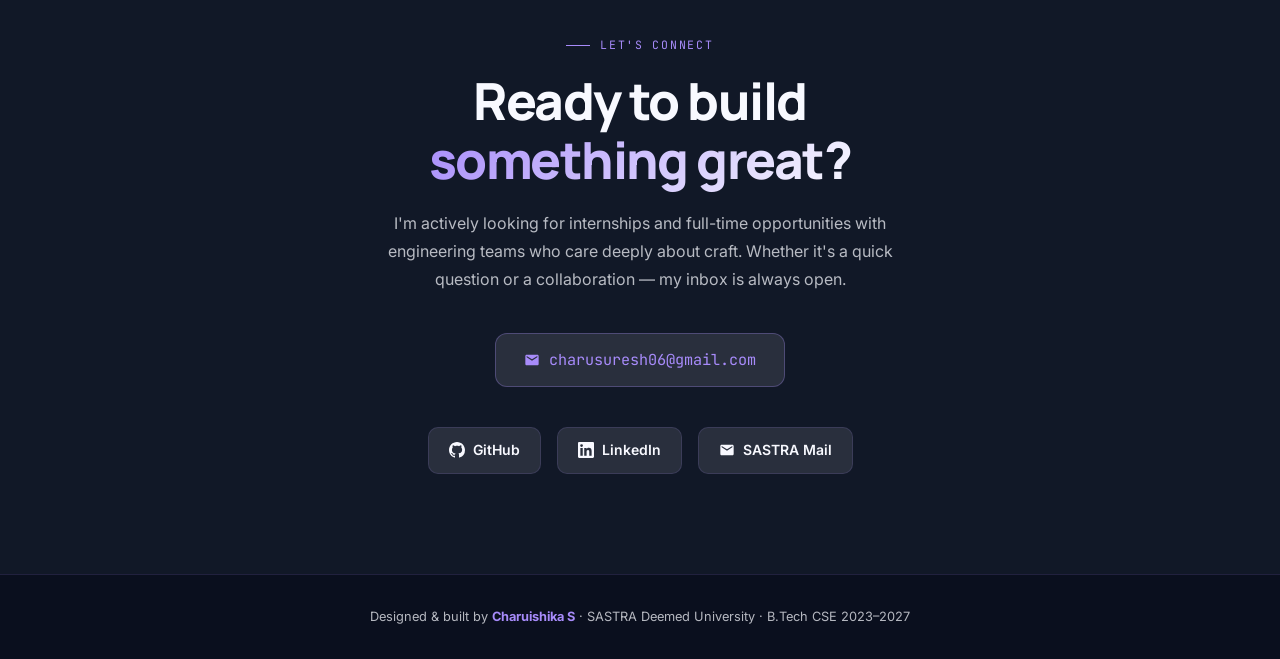
==== commit 31fe5ea7: "Update nav - change Hire Me to Let's Connect and add Resume download" ====
--- a/portfolio.html
+++ b/portfolio.html
@@ -85,7 +85,7 @@
   transition: background 0.4s var(--transition);
 }
 [data-theme="light"] nav { background: rgba(240,240,250,0.7); }
-
+ 
 .nav-logo {
   font-family: 'Manrope', sans-serif;
   font-weight: 800;
@@ -96,7 +96,7 @@
   background-clip: text;
   letter-spacing: -0.02em;
 }
-
+ 
 .nav-links {
   display: flex; gap: 2.5rem; align-items: center;
 }
@@ -108,9 +108,9 @@
   letter-spacing: 0.01em;
 }
 .nav-links a:hover { color: var(--violet-soft); }
-
+ 
 .nav-right { display: flex; align-items: center; gap: 1rem; }
-
+ 
 .theme-toggle {
   width: 40px; height: 40px;
   border-radius: 50%;
@@ -122,7 +122,7 @@
   color: var(--white);
 }
 .theme-toggle:hover { background: var(--violet-glow); border-color: var(--border-light); }
-
+ 
 .nav-cta {
   padding: 0.5rem 1.25rem;
   background: linear-gradient(135deg, var(--violet), #6D28D9);
@@ -134,7 +134,19 @@
   box-shadow: 0 4px 20px rgba(124,58,237,0.35);
 }
 .nav-cta:hover { transform: translateY(-1px); box-shadow: 0 6px 28px rgba(124,58,237,0.5); }
-
+ 
+.nav-resume {
+  display: flex; align-items: center; gap: 0.45rem;
+  padding: 0.5rem 1.1rem;
+  border: 1.5px solid var(--border-light);
+  border-radius: 99px;
+  font-size: 0.82rem;
+  font-weight: 600;
+  color: var(--white-dim);
+  background: var(--white-faint);
+  transition: border-color 0.25s, background 0.25s, color 0.25s;
+}
+.nav-resume:hover { border-color: var(--violet-soft); background: var(--violet-glow); color: var(--white); }
 /* ===== HERO ===== */
 #hero {
   position: relative; z-index: 1;
@@ -938,7 +950,11 @@
   </ul>
   <div class="nav-right">
     <button class="theme-toggle" id="themeToggle" aria-label="Toggle theme">🌙</button>
-    <a href="mailto:charusuresh06@gmail.com" class="nav-cta nav-links">Hire Me →</a>
+    <a href="Charuishika_Resume.pdf" download class="nav-resume" title="Download Resume">
+      <svg width="14" height="14" viewBox="0 0 24 24" fill="none" stroke="currentColor" stroke-width="2.2" stroke-linecap="round" stroke-linejoin="round"><path d="M21 15v4a2 2 0 0 1-2 2H5a2 2 0 0 1-2-2v-4"/><polyline points="7 10 12 15 17 10"/><line x1="12" y1="15" x2="12" y2="3"/></svg>
+      Resume
+    </a>
+    <a href="#contact" class="nav-cta nav-links">Let's Connect</a>
     <button class="hamburger" id="hamburger" aria-label="Menu">
       <span></span><span></span><span></span>
     </button>
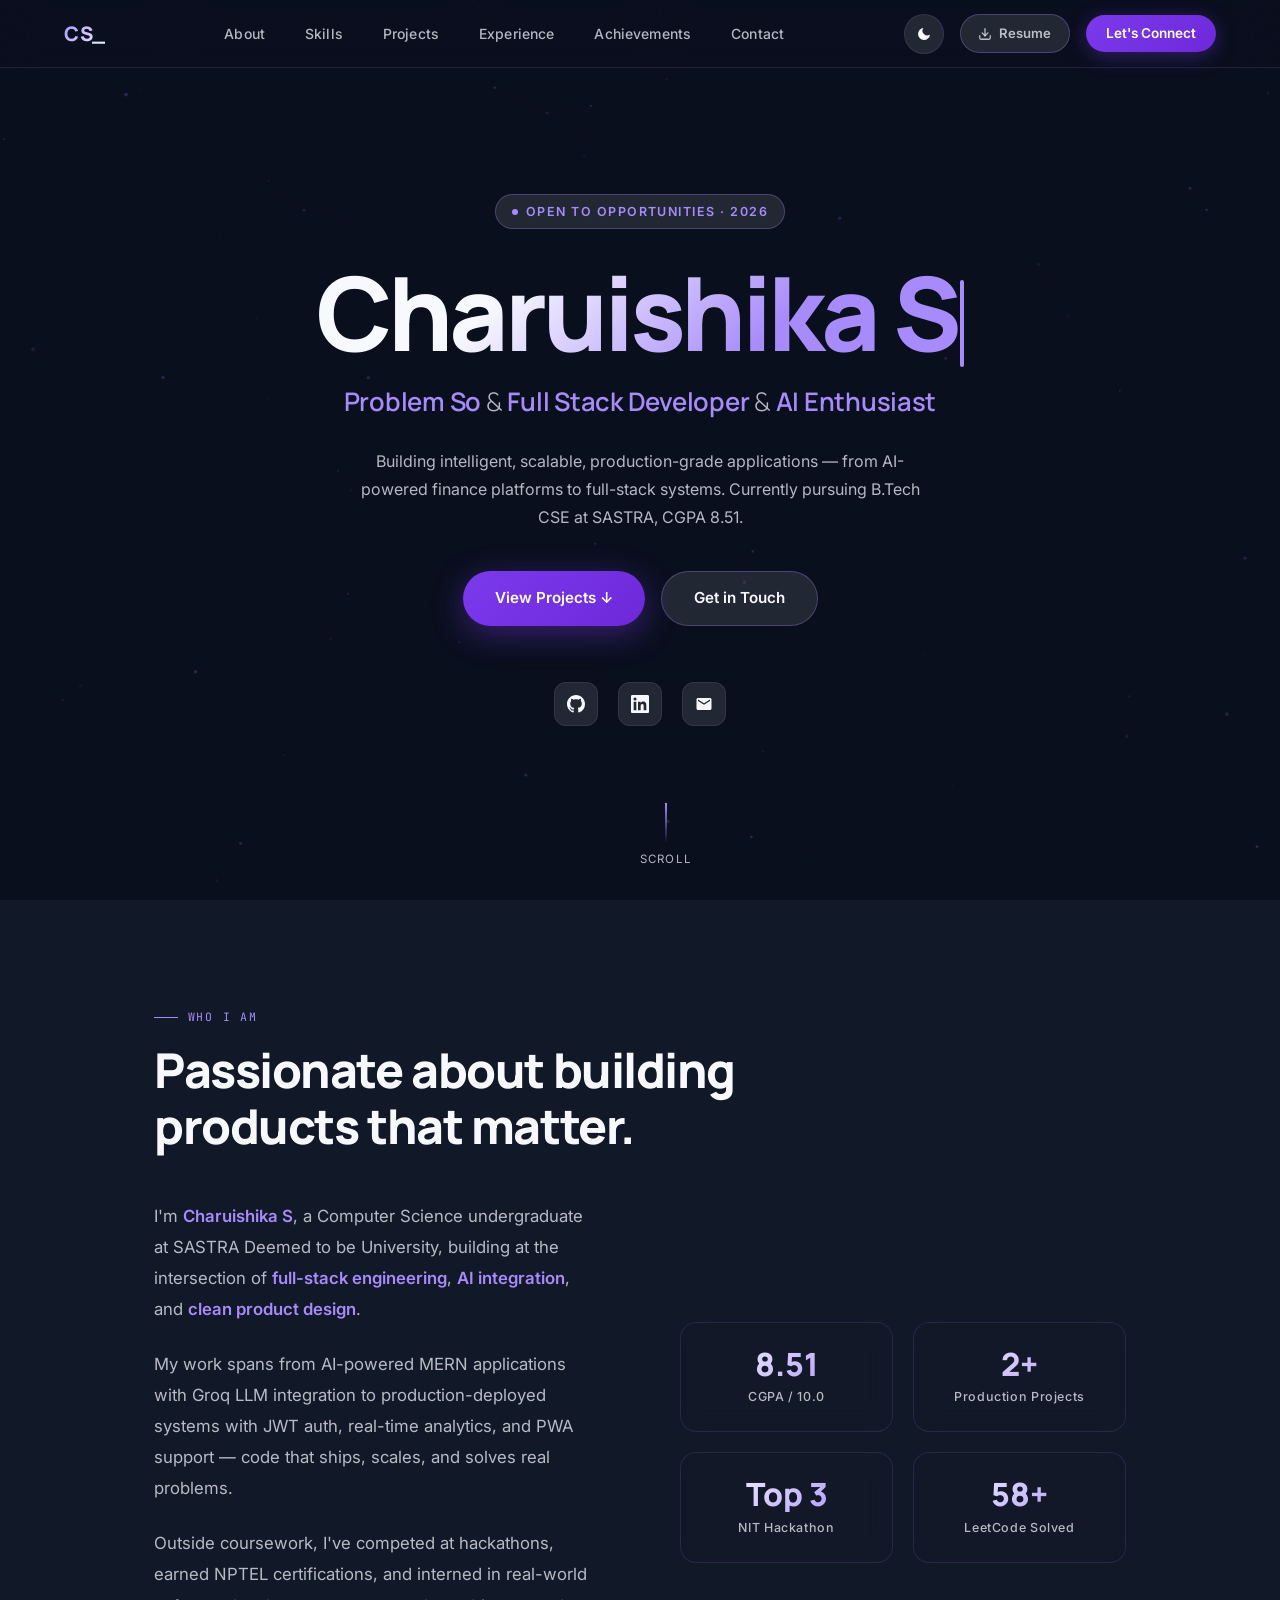
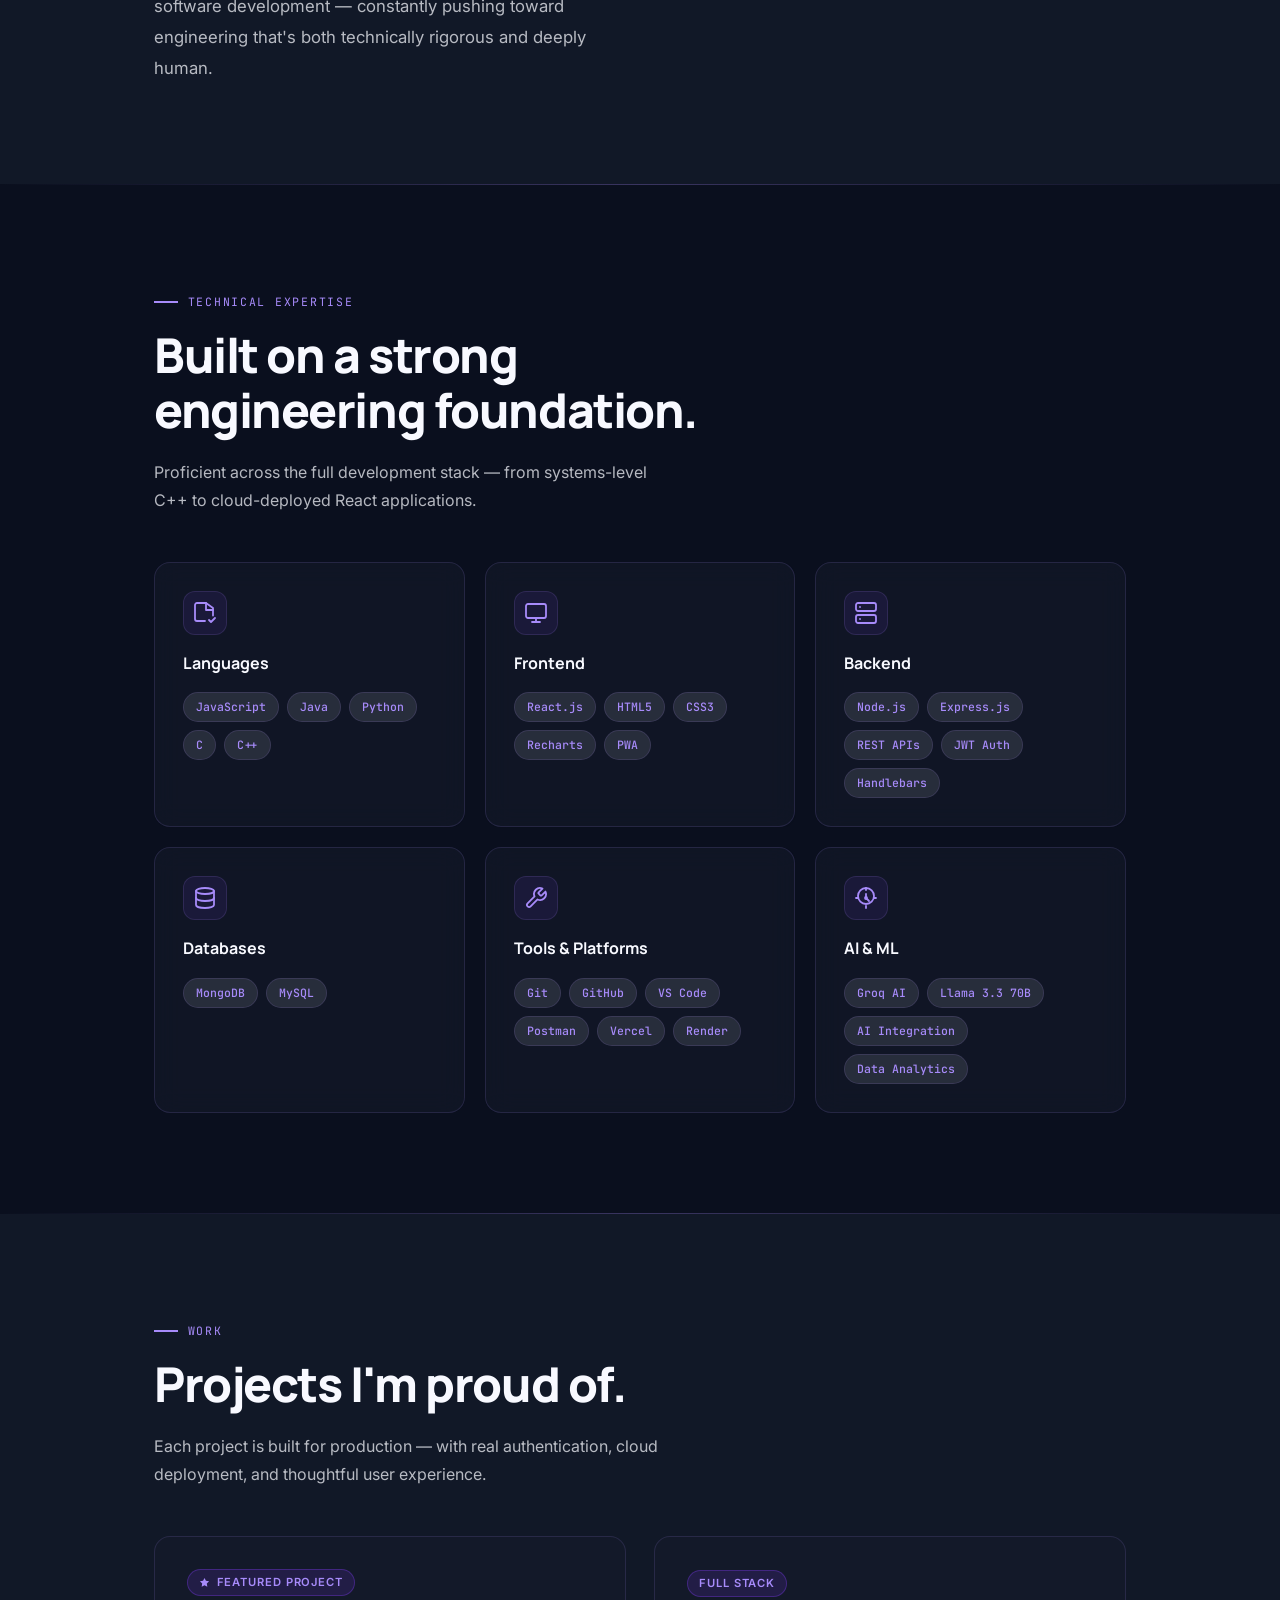
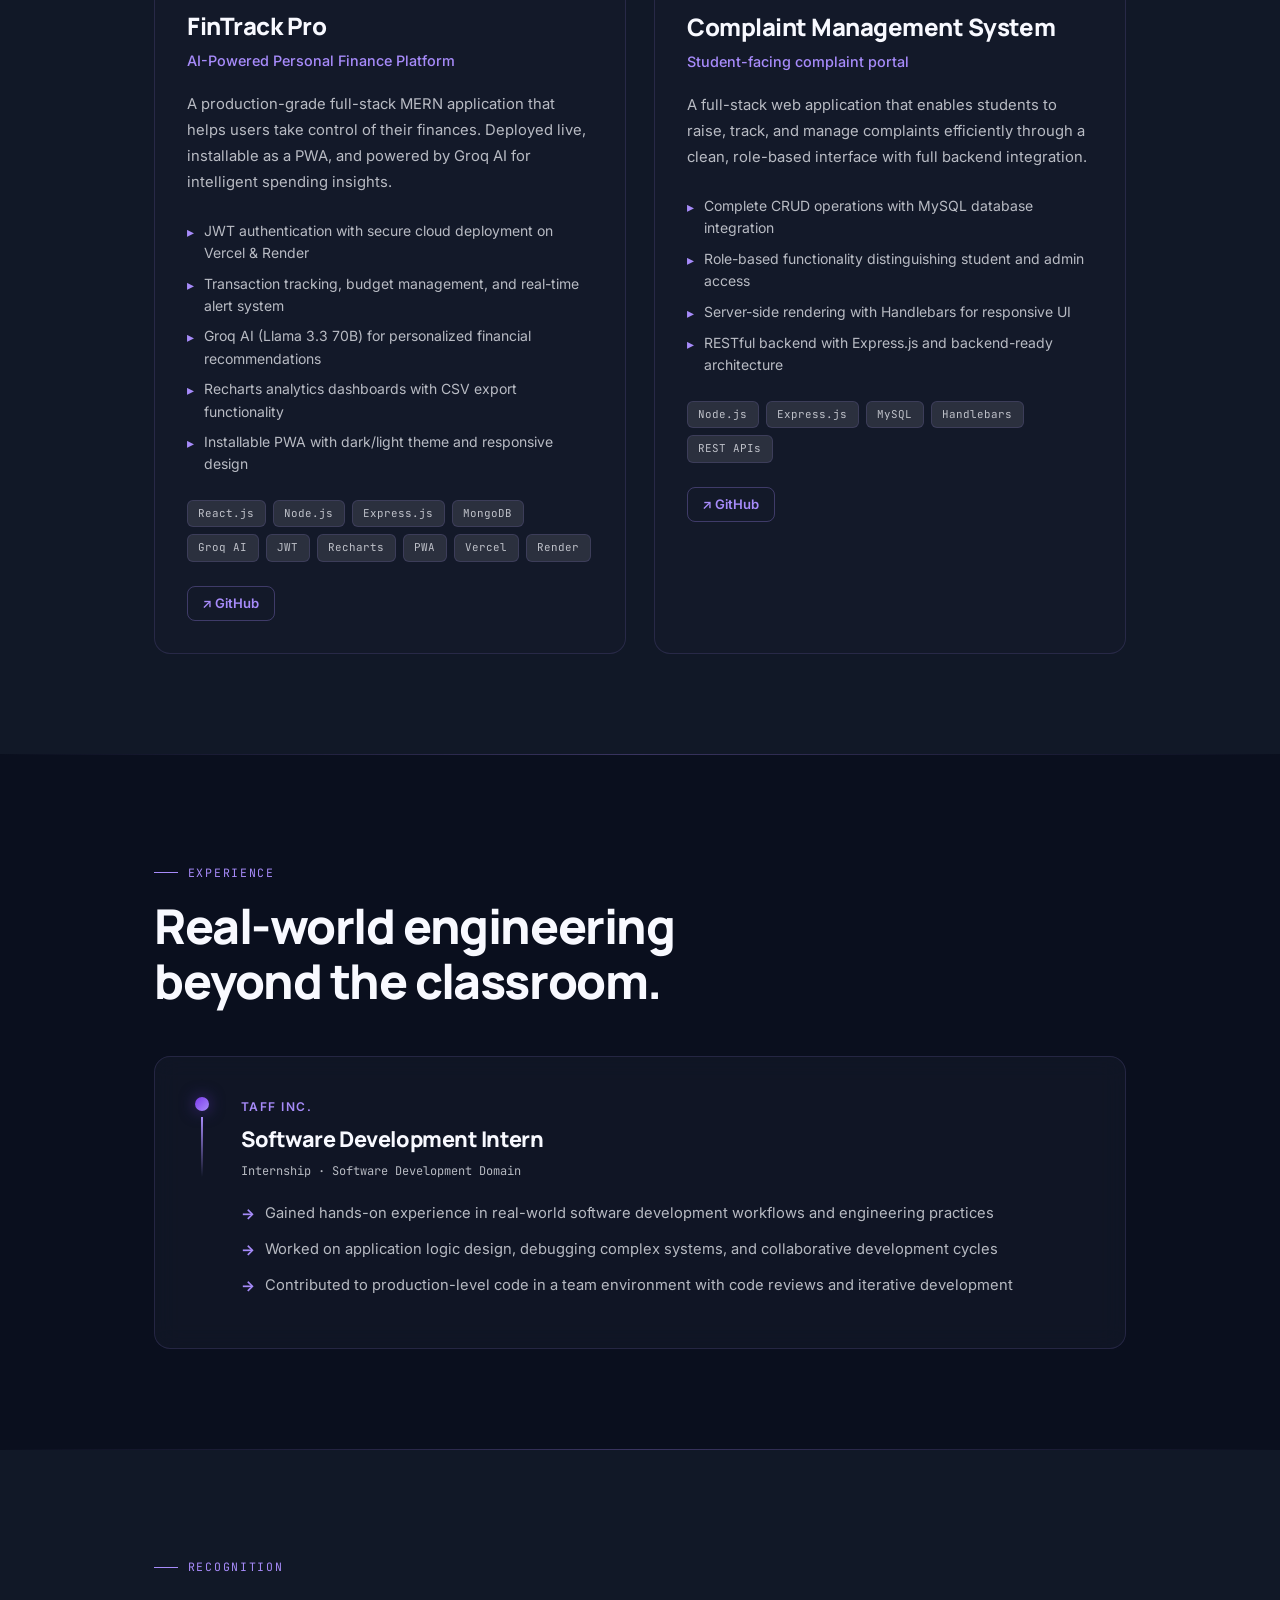
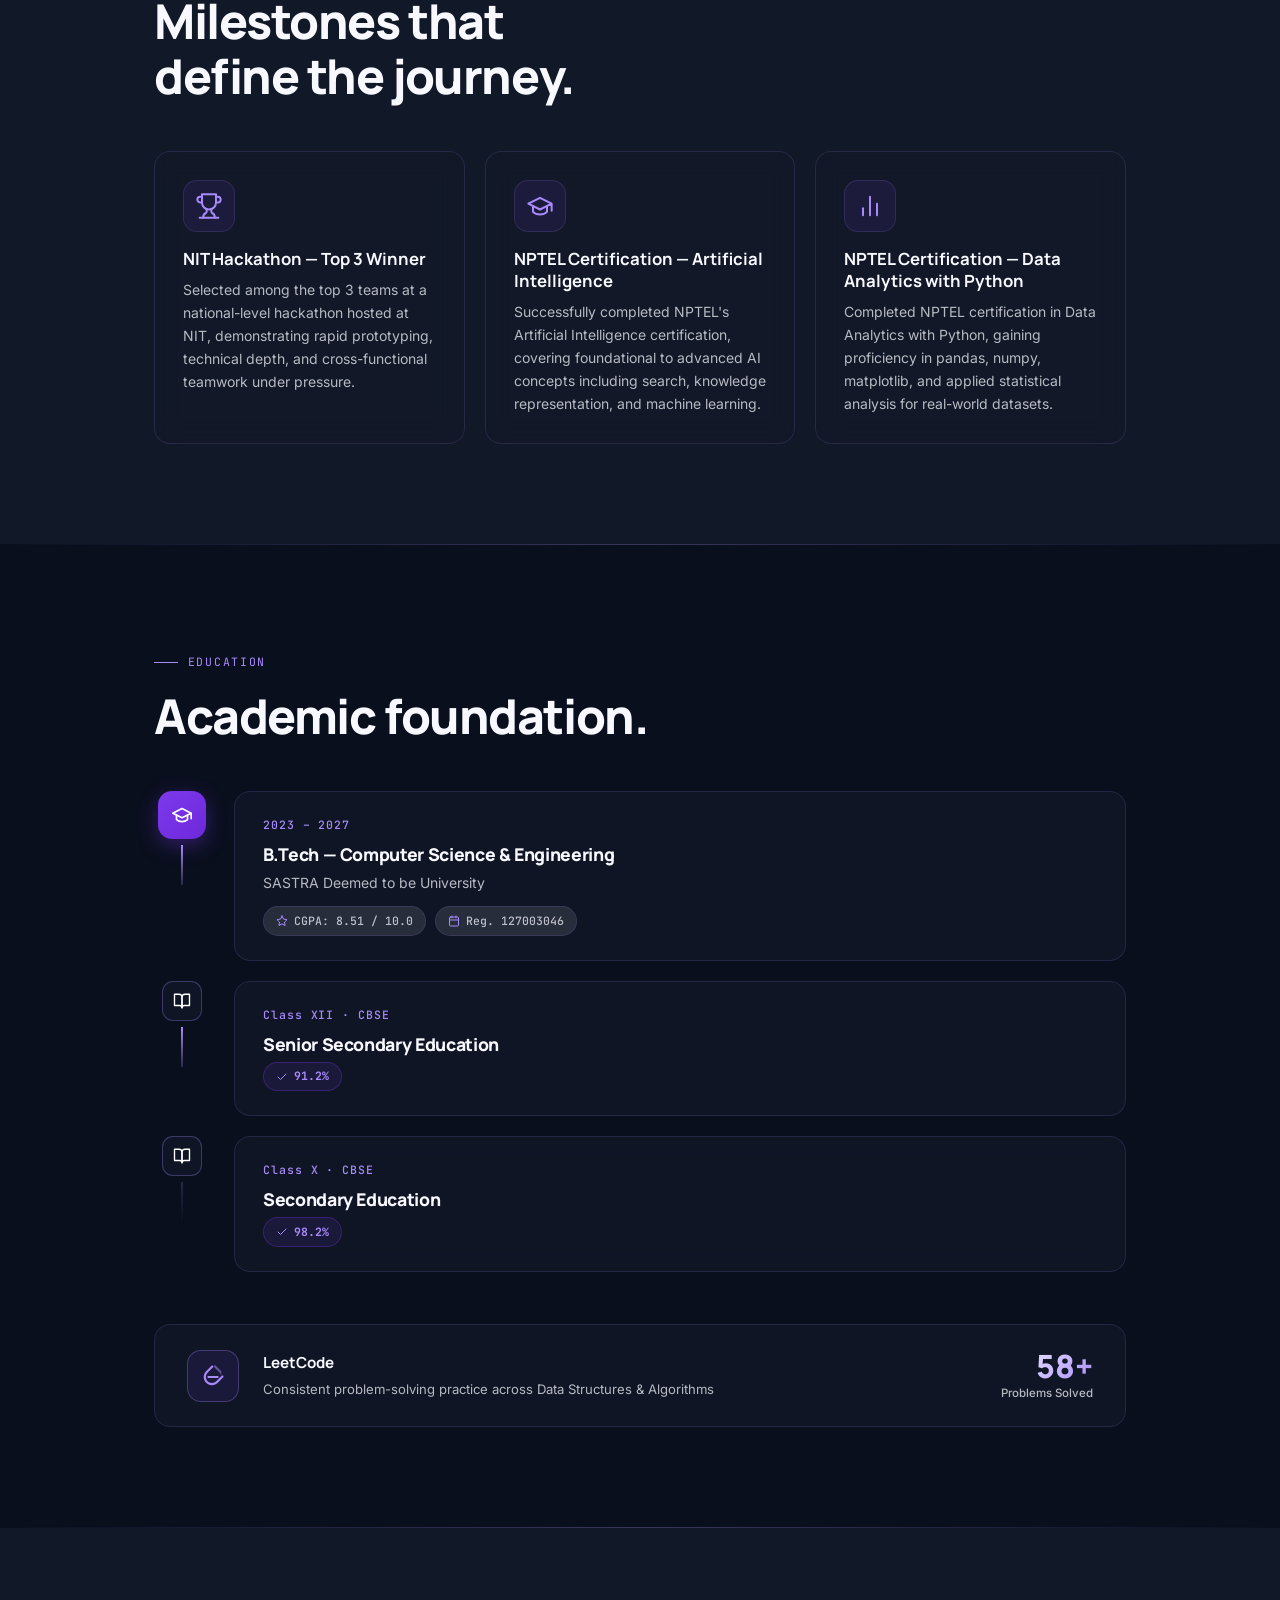
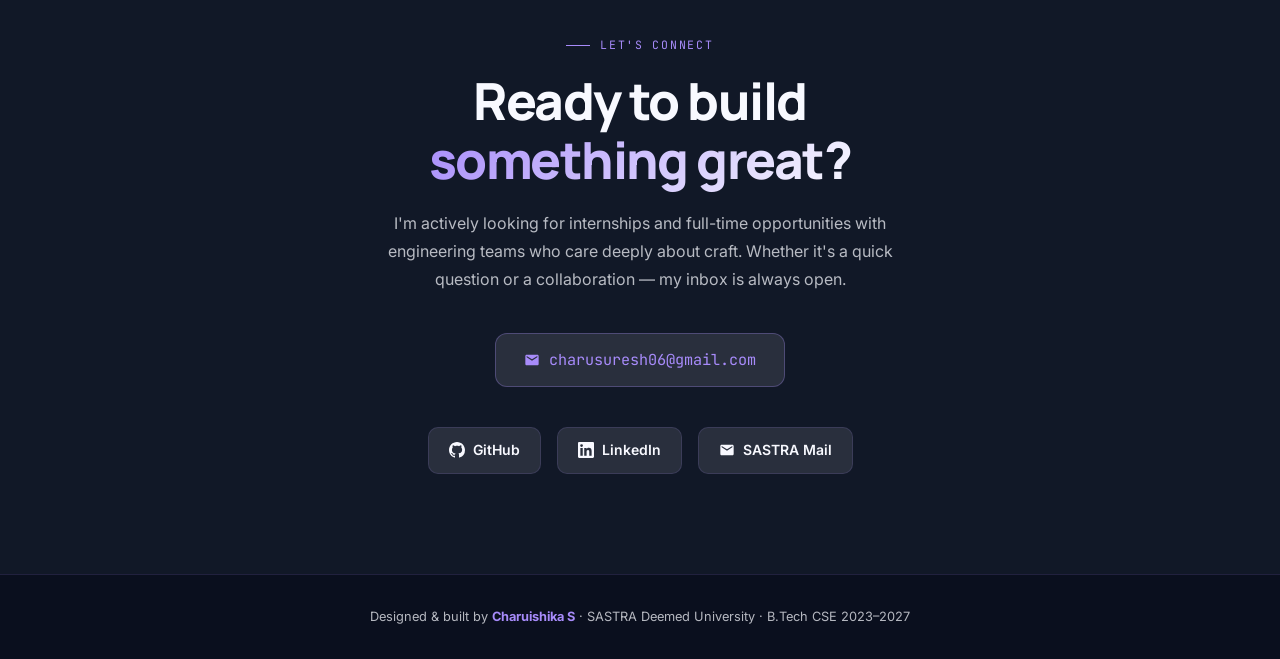
==== commit 456c1f6e: "Refactor portfolio into separate CSS and JS files" ====
--- a/portfolio.html
+++ b/portfolio.html
@@ -7,931 +7,7 @@
 <link rel="preconnect" href="https://fonts.googleapis.com" />
 <link rel="preconnect" href="https://fonts.gstatic.com" crossorigin />
 <link href="https://fonts.googleapis.com/css2?family=Manrope:wght@300;400;500;600;700;800&family=Inter:wght@300;400;500;600&family=JetBrains+Mono:wght@400;500&display=swap" rel="stylesheet" />
-
-<style>
-/* ===== TOKENS ===== */
-:root {
-  --navy:       #0A0F1E;
-  --navy-mid:   #111827;
-  --navy-card:  #131929;
-  --indigo-deep:#1E1B4B;
-  --violet:     #7C3AED;
-  --violet-soft:#A78BFA;
-  --violet-glow:rgba(124,58,237,0.18);
-  --white:      #F8F9FF;
-  --white-dim:  rgba(248,249,255,0.72);
-  --white-faint:rgba(248,249,255,0.1);
-  --border:     rgba(167,139,250,0.14);
-  --border-light:rgba(167,139,250,0.3);
-  --glass-bg:   rgba(19,25,41,0.7);
-  --shadow-glow:0 0 60px rgba(124,58,237,0.15);
-  --transition: cubic-bezier(0.4,0,0.2,1);
-  --radius:     16px;
-  --radius-sm:  10px;
-}
-
-[data-theme="light"] {
-  --navy:       #F0F0FA;
-  --navy-mid:   #E8E8F5;
-  --navy-card:  #FFFFFF;
-  --indigo-deep:#EDE9FE;
-  --white:      #0A0F1E;
-  --white-dim:  rgba(10,15,30,0.72);
-  --white-faint:rgba(10,15,30,0.06);
-  --border:     rgba(124,58,237,0.15);
-  --border-light:rgba(124,58,237,0.3);
-  --glass-bg:   rgba(255,255,255,0.75);
-  --shadow-glow:0 0 60px rgba(124,58,237,0.08);
-}
-
-/* ===== RESET ===== */
-*, *::before, *::after { box-sizing: border-box; margin: 0; padding: 0; }
-html { scroll-behavior: smooth; font-size: 16px; }
-body {
-  font-family: 'Inter', sans-serif;
-  background: var(--navy);
-  color: var(--white);
-  line-height: 1.6;
-  overflow-x: hidden;
-  transition: background 0.4s var(--transition), color 0.4s var(--transition);
-}
-a { color: inherit; text-decoration: none; }
-img { max-width: 100%; display: block; }
-button { cursor: pointer; border: none; background: none; font-family: inherit; }
-ul { list-style: none; }
-
-/* ===== SCROLLBAR ===== */
-::-webkit-scrollbar { width: 4px; }
-::-webkit-scrollbar-track { background: var(--navy-mid); }
-::-webkit-scrollbar-thumb { background: var(--violet); border-radius: 99px; }
-
-/* ===== CANVAS BG ===== */
-#bg-canvas {
-  position: fixed; top: 0; left: 0;
-  width: 100%; height: 100%;
-  pointer-events: none; z-index: 0;
-  opacity: 0.35;
-}
-
-/* ===== NAV ===== */
-nav {
-  position: fixed; top: 0; left: 0; right: 0; z-index: 100;
-  display: flex; align-items: center; justify-content: space-between;
-  padding: 0 5%;
-  height: 68px;
-  background: rgba(10,15,30,0.6);
-  backdrop-filter: blur(20px);
-  border-bottom: 1px solid var(--border);
-  transition: background 0.4s var(--transition);
-}
-[data-theme="light"] nav { background: rgba(240,240,250,0.7); }
- 
-.nav-logo {
-  font-family: 'Manrope', sans-serif;
-  font-weight: 800;
-  font-size: 1.25rem;
-  background: linear-gradient(135deg, var(--violet-soft), var(--white));
-  -webkit-background-clip: text;
-  -webkit-text-fill-color: transparent;
-  background-clip: text;
-  letter-spacing: -0.02em;
-}
- 
-.nav-links {
-  display: flex; gap: 2.5rem; align-items: center;
-}
-.nav-links a {
-  font-size: 0.875rem;
-  font-weight: 500;
-  color: var(--white-dim);
-  transition: color 0.25s;
-  letter-spacing: 0.01em;
-}
-.nav-links a:hover { color: var(--violet-soft); }
- 
-.nav-right { display: flex; align-items: center; gap: 1rem; }
- 
-.theme-toggle {
-  width: 40px; height: 40px;
-  border-radius: 50%;
-  background: var(--white-faint);
-  border: 1px solid var(--border);
-  display: flex; align-items: center; justify-content: center;
-  font-size: 1.1rem;
-  transition: background 0.25s, border-color 0.25s;
-  color: var(--white);
-}
-.theme-toggle:hover { background: var(--violet-glow); border-color: var(--border-light); }
- 
-.nav-cta {
-  padding: 0.5rem 1.25rem;
-  background: linear-gradient(135deg, var(--violet), #6D28D9);
-  border-radius: 99px;
-  font-size: 0.85rem;
-  font-weight: 600;
-  color: #fff !important;
-  transition: transform 0.2s, box-shadow 0.2s;
-  box-shadow: 0 4px 20px rgba(124,58,237,0.35);
-}
-.nav-cta:hover { transform: translateY(-1px); box-shadow: 0 6px 28px rgba(124,58,237,0.5); }
- 
-.nav-resume {
-  display: flex; align-items: center; gap: 0.45rem;
-  padding: 0.5rem 1.1rem;
-  border: 1.5px solid var(--border-light);
-  border-radius: 99px;
-  font-size: 0.82rem;
-  font-weight: 600;
-  color: var(--white-dim);
-  background: var(--white-faint);
-  transition: border-color 0.25s, background 0.25s, color 0.25s;
-}
-.nav-resume:hover { border-color: var(--violet-soft); background: var(--violet-glow); color: var(--white); }
-/* ===== HERO ===== */
-#hero {
-  position: relative; z-index: 1;
-  min-height: 100vh;
-  display: flex; flex-direction: column;
-  align-items: center; justify-content: center;
-  text-align: center;
-  padding: 100px 5% 80px;
-  overflow: hidden;
-}
-
-.hero-eyebrow {
-  display: inline-flex; align-items: center; gap: 0.5rem;
-  padding: 0.4rem 1rem;
-  background: var(--white-faint);
-  border: 1px solid var(--border-light);
-  border-radius: 99px;
-  font-size: 0.78rem;
-  font-weight: 600;
-  letter-spacing: 0.12em;
-  text-transform: uppercase;
-  color: var(--violet-soft);
-  margin-bottom: 2rem;
-  animation: fadeUp 0.8s var(--transition) 0.1s both;
-}
-.hero-eyebrow-dot {
-  width: 6px; height: 6px;
-  background: var(--violet-soft);
-  border-radius: 50%;
-  animation: pulse 2s infinite;
-}
-@keyframes pulse {
-  0%, 100% { opacity: 1; transform: scale(1); }
-  50% { opacity: 0.5; transform: scale(0.7); }
-}
-
-.hero-name {
-  font-family: 'Manrope', sans-serif;
-  font-size: clamp(3rem, 8vw, 7rem);
-  font-weight: 800;
-  letter-spacing: -0.04em;
-  line-height: 1.0;
-  margin-bottom: 0.15em;
-  animation: fadeUp 0.8s var(--transition) 0.25s both;
-}
-.hero-name-gradient {
-  background: linear-gradient(135deg, var(--white) 30%, var(--violet-soft) 70%);
-  -webkit-background-clip: text;
-  -webkit-text-fill-color: transparent;
-  background-clip: text;
-}
-
-.hero-cursor {
-  display: inline-block;
-  width: 4px; height: 0.85em;
-  background: var(--violet-soft);
-  margin-left: 2px;
-  vertical-align: middle;
-  border-radius: 2px;
-  animation: blink 1s step-end infinite;
-}
-@keyframes blink { 0%,100%{opacity:1} 50%{opacity:0} }
-
-.hero-role {
-  font-family: 'Manrope', sans-serif;
-  font-size: clamp(1.15rem, 2.5vw, 1.6rem);
-  font-weight: 300;
-  color: var(--white-dim);
-  margin-bottom: 1.5rem;
-  letter-spacing: -0.01em;
-  animation: fadeUp 0.8s var(--transition) 0.4s both;
-}
-.hero-role strong { color: var(--violet-soft); font-weight: 600; }
-
-.hero-desc {
-  max-width: 560px;
-  font-size: 1rem;
-  color: var(--white-dim);
-  line-height: 1.75;
-  margin-bottom: 2.5rem;
-  animation: fadeUp 0.8s var(--transition) 0.55s both;
-}
-
-.hero-ctas {
-  display: flex; gap: 1rem; flex-wrap: wrap; justify-content: center;
-  margin-bottom: 3.5rem;
-  animation: fadeUp 0.8s var(--transition) 0.65s both;
-}
-.btn-primary {
-  padding: 0.875rem 2rem;
-  background: linear-gradient(135deg, var(--violet), #6D28D9);
-  border-radius: 99px;
-  font-size: 0.95rem;
-  font-weight: 600;
-  color: #fff;
-  box-shadow: 0 8px 32px rgba(124,58,237,0.4);
-  transition: transform 0.2s, box-shadow 0.2s;
-  display: flex; align-items: center; gap: 0.5rem;
-}
-.btn-primary:hover { transform: translateY(-2px); box-shadow: 0 12px 40px rgba(124,58,237,0.55); }
-.btn-secondary {
-  padding: 0.875rem 2rem;
-  border: 1.5px solid var(--border-light);
-  border-radius: 99px;
-  font-size: 0.95rem;
-  font-weight: 600;
-  color: var(--white);
-  background: var(--white-faint);
-  backdrop-filter: blur(8px);
-  transition: border-color 0.25s, background 0.25s, transform 0.2s;
-  display: flex; align-items: center; gap: 0.5rem;
-}
-.btn-secondary:hover { border-color: var(--violet-soft); background: var(--violet-glow); transform: translateY(-2px); }
-
-.hero-socials {
-  display: flex; gap: 1.25rem; justify-content: center;
-  animation: fadeUp 0.8s var(--transition) 0.8s both;
-}
-.social-link {
-  width: 44px; height: 44px;
-  border: 1.5px solid var(--border);
-  border-radius: 12px;
-  display: flex; align-items: center; justify-content: center;
-  font-size: 1.15rem;
-  transition: border-color 0.25s, background 0.25s, transform 0.2s;
-  background: var(--white-faint);
-}
-.social-link:hover { border-color: var(--violet-soft); background: var(--violet-glow); transform: translateY(-3px); }
-
-.hero-scroll-indicator {
-  position: absolute; bottom: 2rem; left: 50%; transform: translateX(-50%);
-  display: flex; flex-direction: column; align-items: center; gap: 0.4rem;
-  color: var(--white-dim); font-size: 0.72rem; letter-spacing: 0.1em;
-  text-transform: uppercase; animation: fadeUp 1s 1.2s both;
-}
-.scroll-line {
-  width: 1.5px; height: 40px;
-  background: linear-gradient(to bottom, var(--violet-soft), transparent);
-  animation: scrollPulse 2s ease infinite;
-}
-@keyframes scrollPulse { 0%,100%{opacity:1;transform:scaleY(1)} 50%{opacity:0.4;transform:scaleY(0.6)} }
-
-@keyframes fadeUp {
-  from { opacity:0; transform:translateY(28px); }
-  to { opacity:1; transform:translateY(0); }
-}
-
-/* ===== SECTION BASE ===== */
-section { position: relative; z-index: 1; }
-.section-inner {
-  max-width: 1100px;
-  margin: 0 auto;
-  padding: 100px 5%;
-}
-.section-label {
-  display: inline-flex; align-items: center; gap: 0.6rem;
-  font-family: 'JetBrains Mono', monospace;
-  font-size: 0.72rem;
-  letter-spacing: 0.15em;
-  text-transform: uppercase;
-  color: var(--violet-soft);
-  margin-bottom: 1rem;
-}
-.section-label::before {
-  content: '';
-  display: block; width: 24px; height: 1.5px;
-  background: var(--violet-soft);
-}
-.section-title {
-  font-family: 'Manrope', sans-serif;
-  font-size: clamp(2rem, 4vw, 3rem);
-  font-weight: 800;
-  letter-spacing: -0.03em;
-  line-height: 1.15;
-  margin-bottom: 1.25rem;
-}
-.section-subtitle {
-  font-size: 1rem;
-  color: var(--white-dim);
-  max-width: 520px;
-  line-height: 1.75;
-}
-.divider {
-  width: 100%; height: 1px;
-  background: linear-gradient(to right, transparent, var(--border-light), transparent);
-}
-
-/* ===== ABOUT ===== */
-#about { background: var(--navy-mid); }
-.about-grid {
-  display: grid;
-  grid-template-columns: 1fr 1fr;
-  gap: 5rem;
-  align-items: center;
-  margin-top: 3rem;
-}
-.about-text p {
-  font-size: 1.05rem;
-  color: var(--white-dim);
-  line-height: 1.85;
-  margin-bottom: 1.5rem;
-}
-.about-text p:last-child { margin-bottom: 0; }
-.about-highlight {
-  color: var(--violet-soft);
-  font-weight: 600;
-}
-.stat-grid {
-  display: grid;
-  grid-template-columns: 1fr 1fr;
-  gap: 1.25rem;
-}
-.stat-card {
-  background: var(--glass-bg);
-  border: 1px solid var(--border);
-  border-radius: var(--radius);
-  padding: 1.5rem;
-  backdrop-filter: blur(12px);
-  text-align: center;
-  transition: border-color 0.3s, transform 0.3s;
-}
-.stat-card:hover { border-color: var(--border-light); transform: translateY(-4px); }
-.stat-num {
-  font-family: 'Manrope', sans-serif;
-  font-size: 2rem;
-  font-weight: 800;
-  background: linear-gradient(135deg, var(--white), var(--violet-soft));
-  -webkit-background-clip: text;
-  -webkit-text-fill-color: transparent;
-  background-clip: text;
-  line-height: 1.1;
-  margin-bottom: 0.35rem;
-}
-.stat-label {
-  font-size: 0.78rem;
-  font-weight: 500;
-  color: var(--white-dim);
-  letter-spacing: 0.05em;
-}
-
-/* ===== SKILLS ===== */
-#skills { background: var(--navy); }
-.skills-grid {
-  display: grid;
-  grid-template-columns: repeat(auto-fit, minmax(240px, 1fr));
-  gap: 1.25rem;
-  margin-top: 3rem;
-}
-.skill-category {
-  background: var(--glass-bg);
-  border: 1px solid var(--border);
-  border-radius: var(--radius);
-  padding: 1.75rem;
-  backdrop-filter: blur(12px);
-  transition: border-color 0.3s, transform 0.3s, box-shadow 0.3s;
-}
-.skill-category:hover {
-  border-color: var(--border-light);
-  transform: translateY(-4px);
-  box-shadow: 0 12px 40px rgba(124,58,237,0.1);
-}
-.skill-cat-icon {
-  width: 44px; height: 44px;
-  border-radius: 12px;
-  background: rgba(124,58,237,0.1);
-  border: 1px solid var(--border);
-  display: flex; align-items: center; justify-content: center;
-  color: var(--violet-soft);
-  margin-bottom: 1rem;
-}
-.skill-cat-name {
-  font-family: 'Manrope', sans-serif;
-  font-size: 1rem;
-  font-weight: 700;
-  margin-bottom: 1rem;
-  color: var(--white);
-}
-.skill-tags {
-  display: flex; flex-wrap: wrap; gap: 0.5rem;
-}
-.skill-tag {
-  padding: 0.3rem 0.75rem;
-  background: var(--white-faint);
-  border: 1px solid var(--border);
-  border-radius: 99px;
-  font-family: 'JetBrains Mono', monospace;
-  font-size: 0.72rem;
-  font-weight: 500;
-  color: var(--violet-soft);
-  transition: background 0.2s, border-color 0.2s;
-}
-.skill-tag:hover { background: var(--violet-glow); border-color: var(--violet-soft); }
-
-/* ===== PROJECTS ===== */
-#projects { background: var(--navy-mid); }
-.projects-grid {
-  display: grid;
-  grid-template-columns: 1fr 1fr;
-  gap: 1.75rem;
-  margin-top: 3rem;
-}
-.project-card {
-  background: var(--navy-card);
-  border: 1px solid var(--border);
-  border-radius: var(--radius);
-  padding: 2rem;
-  transition: border-color 0.35s, transform 0.35s, box-shadow 0.35s;
-  position: relative;
-  overflow: hidden;
-}
-.project-card::before {
-  content: '';
-  position: absolute; top: 0; left: 0; right: 0; height: 3px;
-  background: linear-gradient(90deg, var(--violet), var(--violet-soft));
-  opacity: 0;
-  transition: opacity 0.35s;
-}
-.project-card:hover {
-  border-color: var(--border-light);
-  transform: translateY(-6px);
-  box-shadow: var(--shadow-glow);
-}
-.project-card:hover::before { opacity: 1; }
-.project-card.featured {
-  grid-column: 1 / -1;
-  display: grid;
-  grid-template-columns: 1fr 1fr;
-  gap: 2.5rem;
-  padding: 2.5rem;
-}
-.project-header { margin-bottom: 1.25rem; }
-.project-badge {
-  display: inline-flex; align-items: center; gap: 0.4rem;
-  padding: 0.25rem 0.7rem;
-  background: rgba(124,58,237,0.15);
-  border: 1px solid rgba(124,58,237,0.35);
-  border-radius: 99px;
-  font-size: 0.7rem;
-  font-weight: 600;
-  color: var(--violet-soft);
-  text-transform: uppercase;
-  letter-spacing: 0.08em;
-  margin-bottom: 1rem;
-}
-.project-name {
-  font-family: 'Manrope', sans-serif;
-  font-size: 1.5rem;
-  font-weight: 800;
-  letter-spacing: -0.02em;
-  margin-bottom: 0.5rem;
-  line-height: 1.2;
-}
-.project-tagline {
-  font-size: 0.9rem;
-  color: var(--violet-soft);
-  font-weight: 500;
-  margin-bottom: 1rem;
-}
-.project-desc {
-  font-size: 0.925rem;
-  color: var(--white-dim);
-  line-height: 1.75;
-  margin-bottom: 1.5rem;
-}
-.project-features {
-  margin-bottom: 1.5rem;
-}
-.project-feature {
-  display: flex; align-items: flex-start; gap: 0.6rem;
-  font-size: 0.875rem;
-  color: var(--white-dim);
-  margin-bottom: 0.5rem;
-}
-.project-feature::before {
-  content: '▸';
-  color: var(--violet-soft);
-  flex-shrink: 0;
-  margin-top: 1px;
-}
-.project-stack {
-  display: flex; flex-wrap: wrap; gap: 0.45rem;
-  margin-bottom: 1.5rem;
-}
-.stack-tag {
-  padding: 0.25rem 0.65rem;
-  background: var(--white-faint);
-  border: 1px solid var(--border);
-  border-radius: 6px;
-  font-family: 'JetBrains Mono', monospace;
-  font-size: 0.68rem;
-  color: var(--white-dim);
-}
-.project-links {
-  display: flex; gap: 0.75rem;
-}
-.proj-link {
-  display: flex; align-items: center; gap: 0.4rem;
-  font-size: 0.82rem;
-  font-weight: 600;
-  color: var(--violet-soft);
-  padding: 0.4rem 0.9rem;
-  border: 1.5px solid var(--border-light);
-  border-radius: 8px;
-  transition: background 0.2s, border-color 0.2s;
-}
-.proj-link:hover { background: var(--violet-glow); border-color: var(--violet-soft); }
-
-.project-visual {
-  background: linear-gradient(135deg, rgba(124,58,237,0.08), rgba(109,40,217,0.15));
-  border: 1px solid var(--border);
-  border-radius: 12px;
-  display: flex; align-items: center; justify-content: center;
-  min-height: 240px;
-  position: relative;
-  overflow: hidden;
-}
-.project-visual-inner {
-  font-family: 'JetBrains Mono', monospace;
-  font-size: 0.72rem;
-  color: var(--violet-soft);
-  line-height: 1.9;
-  padding: 1.5rem;
-  opacity: 0.8;
-}
-.code-line { display: flex; gap: 0.75rem; }
-.code-line-num { color: rgba(167,139,250,0.35); user-select: none; }
-.code-key { color: #A78BFA; }
-.code-val { color: #6EE7B7; }
-.code-str { color: #FCD34D; }
-
-/* ===== INTERNSHIP ===== */
-#experience { background: var(--navy); }
-.exp-card {
-  background: var(--glass-bg);
-  border: 1px solid var(--border);
-  border-radius: var(--radius);
-  padding: 2.5rem;
-  backdrop-filter: blur(12px);
-  margin-top: 3rem;
-  display: grid;
-  grid-template-columns: auto 1fr;
-  gap: 2rem;
-  align-items: start;
-  transition: border-color 0.3s, transform 0.3s;
-}
-.exp-card:hover { border-color: var(--border-light); transform: translateY(-4px); }
-.exp-timeline {
-  display: flex; flex-direction: column; align-items: center; gap: 0;
-}
-.exp-dot {
-  width: 14px; height: 14px;
-  border-radius: 50%;
-  background: linear-gradient(135deg, var(--violet), var(--violet-soft));
-  box-shadow: 0 0 16px rgba(124,58,237,0.5);
-  flex-shrink: 0;
-}
-.exp-line {
-  width: 2px; flex: 1; min-height: 60px;
-  background: linear-gradient(to bottom, var(--violet-soft), transparent);
-  margin-top: 6px;
-}
-.exp-company {
-  font-size: 0.75rem;
-  font-weight: 600;
-  color: var(--violet-soft);
-  text-transform: uppercase;
-  letter-spacing: 0.12em;
-  margin-bottom: 0.35rem;
-}
-.exp-title {
-  font-family: 'Manrope', sans-serif;
-  font-size: 1.35rem;
-  font-weight: 800;
-  letter-spacing: -0.02em;
-  margin-bottom: 0.35rem;
-}
-.exp-period {
-  font-family: 'JetBrains Mono', monospace;
-  font-size: 0.75rem;
-  color: var(--white-dim);
-  margin-bottom: 1.25rem;
-}
-.exp-points { }
-.exp-point {
-  display: flex; align-items: flex-start; gap: 0.6rem;
-  font-size: 0.92rem;
-  color: var(--white-dim);
-  line-height: 1.7;
-  margin-bottom: 0.6rem;
-}
-.exp-point::before {
-  content: '→';
-  color: var(--violet-soft);
-  font-weight: 700;
-  flex-shrink: 0;
-  margin-top: 1px;
-}
-
-/* ===== ACHIEVEMENTS ===== */
-#achievements { background: var(--navy-mid); }
-.achievements-grid {
-  display: grid;
-  grid-template-columns: repeat(auto-fit, minmax(280px, 1fr));
-  gap: 1.25rem;
-  margin-top: 3rem;
-}
-.achievement-card {
-  background: var(--glass-bg);
-  border: 1px solid var(--border);
-  border-radius: var(--radius);
-  padding: 1.75rem;
-  backdrop-filter: blur(12px);
-  transition: border-color 0.3s, transform 0.3s, box-shadow 0.3s;
-  position: relative;
-  overflow: hidden;
-}
-.achievement-card:hover {
-  border-color: var(--border-light);
-  transform: translateY(-5px);
-  box-shadow: 0 16px 48px rgba(124,58,237,0.12);
-}
-.achievement-icon {
-  width: 52px; height: 52px;
-  border-radius: 14px;
-  background: rgba(124,58,237,0.1);
-  border: 1px solid var(--border);
-  display: flex; align-items: center; justify-content: center;
-  margin-bottom: 1rem;
-}
-.achievement-title {
-  font-family: 'Manrope', sans-serif;
-  font-size: 1.05rem;
-  font-weight: 700;
-  margin-bottom: 0.5rem;
-  line-height: 1.3;
-}
-.achievement-desc {
-  font-size: 0.875rem;
-  color: var(--white-dim);
-  line-height: 1.65;
-}
-
-/* ===== EDUCATION TIMELINE ===== */
-#education { background: var(--navy); }
-.edu-timeline { margin-top: 3rem; display: flex; flex-direction: column; gap: 0; }
-.edu-timeline-item {
-  display: grid;
-  grid-template-columns: 56px 1fr;
-  gap: 1.5rem;
-  align-items: start;
-}
-.edu-timeline-left { display: flex; flex-direction: column; align-items: center; }
-.edu-timeline-icon {
-  width: 48px; height: 48px;
-  border-radius: 14px;
-  background: linear-gradient(135deg, var(--violet), #6D28D9);
-  display: flex; align-items: center; justify-content: center;
-  flex-shrink: 0;
-  box-shadow: 0 6px 20px rgba(124,58,237,0.35);
-}
-.edu-timeline-icon--sm {
-  width: 40px; height: 40px;
-  border-radius: 11px;
-  background: var(--glass-bg);
-  border: 1px solid var(--border-light);
-  box-shadow: none;
-}
-.edu-timeline-line {
-  width: 2px; flex: 1; min-height: 40px;
-  background: linear-gradient(to bottom, var(--violet-soft), rgba(167,139,250,0.2));
-  margin-top: 6px;
-}
-.edu-timeline-line--fade {
-  background: linear-gradient(to bottom, rgba(167,139,250,0.2), transparent);
-}
-.edu-timeline-content {
-  background: var(--glass-bg);
-  border: 1px solid var(--border);
-  border-radius: var(--radius);
-  padding: 1.5rem 1.75rem;
-  backdrop-filter: blur(12px);
-  margin-bottom: 1.25rem;
-  transition: border-color 0.3s, transform 0.3s;
-}
-.edu-timeline-content:hover { border-color: var(--border-light); transform: translateX(4px); }
-.edu-timeline-period {
-  font-family: 'JetBrains Mono', monospace;
-  font-size: 0.72rem;
-  color: var(--violet-soft);
-  font-weight: 500;
-  letter-spacing: 0.08em;
-  margin-bottom: 0.35rem;
-}
-.edu-timeline-degree {
-  font-family: 'Manrope', sans-serif;
-  font-size: 1.1rem;
-  font-weight: 800;
-  letter-spacing: -0.02em;
-  margin-bottom: 0.25rem;
-}
-.edu-timeline-school {
-  font-size: 0.875rem;
-  color: var(--white-dim);
-  margin-bottom: 0.75rem;
-}
-.edu-timeline-meta { display: flex; gap: 0.6rem; flex-wrap: wrap; }
-.edu-meta-pill {
-  display: inline-flex; align-items: center; gap: 0.35rem;
-  padding: 0.28rem 0.75rem;
-  background: var(--white-faint);
-  border: 1px solid var(--border);
-  border-radius: 99px;
-  font-family: 'JetBrains Mono', monospace;
-  font-size: 0.72rem;
-  font-weight: 500;
-  color: var(--white-dim);
-}
-.edu-meta-pill svg { color: var(--violet-soft); flex-shrink: 0; }
-.edu-meta-pill--score {
-  background: rgba(124,58,237,0.1);
-  border-color: rgba(124,58,237,0.3);
-  color: var(--violet-soft);
-  font-weight: 700;
-}
-
-/* ===== LEETCODE BANNER ===== */
-.leetcode-banner {
-  margin-top: 2rem;
-  background: var(--glass-bg);
-  border: 1px solid var(--border);
-  border-radius: var(--radius);
-  padding: 1.5rem 2rem;
-  backdrop-filter: blur(12px);
-  display: flex;
-  align-items: center;
-  gap: 1.5rem;
-  transition: border-color 0.3s;
-}
-.leetcode-banner:hover { border-color: var(--border-light); }
-.leetcode-icon {
-  width: 52px; height: 52px;
-  border-radius: 14px;
-  background: rgba(124,58,237,0.1);
-  border: 1px solid var(--border-light);
-  display: flex; align-items: center; justify-content: center;
-  flex-shrink: 0;
-}
-.leetcode-text { flex: 1; }
-.leetcode-label {
-  font-family: 'Manrope', sans-serif;
-  font-weight: 700;
-  font-size: 0.95rem;
-  margin-bottom: 0.2rem;
-}
-.leetcode-desc { font-size: 0.82rem; color: var(--white-dim); }
-.leetcode-stat { text-align: right; flex-shrink: 0; }
-.leetcode-count {
-  font-family: 'Manrope', sans-serif;
-  font-size: 2rem;
-  font-weight: 800;
-  background: linear-gradient(135deg, var(--white), var(--violet-soft));
-  -webkit-background-clip: text;
-  -webkit-text-fill-color: transparent;
-  background-clip: text;
-  line-height: 1.1;
-}
-.leetcode-sub {
-  font-size: 0.72rem;
-  color: var(--white-dim);
-  font-weight: 500;
-  white-space: nowrap;
-}
-
-@media (max-width: 600px) {
-  .leetcode-banner { flex-wrap: wrap; }
-  .leetcode-stat { text-align: left; }
-}
-
-/* ===== CONTACT ===== */
-#contact {
-  background: var(--navy-mid);
-  text-align: center;
-}
-.contact-inner { max-width: 640px; margin: 0 auto; padding: 100px 5%; }
-.contact-title {
-  font-family: 'Manrope', sans-serif;
-  font-size: clamp(2rem, 4vw, 3.25rem);
-  font-weight: 800;
-  letter-spacing: -0.03em;
-  line-height: 1.15;
-  margin-bottom: 1.25rem;
-}
-.contact-title span {
-  background: linear-gradient(135deg, var(--violet-soft), var(--white));
-  -webkit-background-clip: text;
-  -webkit-text-fill-color: transparent;
-  background-clip: text;
-}
-.contact-desc {
-  font-size: 1rem;
-  color: var(--white-dim);
-  line-height: 1.75;
-  margin-bottom: 2.5rem;
-}
-.contact-email {
-  display: inline-flex; align-items: center; gap: 0.6rem;
-  font-family: 'JetBrains Mono', monospace;
-  font-size: 0.95rem;
-  color: var(--violet-soft);
-  padding: 0.875rem 1.75rem;
-  border: 1.5px solid var(--border-light);
-  border-radius: 12px;
-  background: var(--white-faint);
-  margin-bottom: 2.5rem;
-  transition: background 0.25s, border-color 0.25s;
-}
-.contact-email:hover { background: var(--violet-glow); border-color: var(--violet-soft); }
-.contact-socials {
-  display: flex; justify-content: center; gap: 1rem;
-  flex-wrap: wrap;
-}
-.contact-social {
-  display: flex; align-items: center; gap: 0.5rem;
-  padding: 0.7rem 1.25rem;
-  background: var(--white-faint);
-  border: 1px solid var(--border);
-  border-radius: 10px;
-  font-size: 0.875rem;
-  font-weight: 600;
-  transition: border-color 0.25s, background 0.25s, transform 0.2s;
-}
-.contact-social:hover { border-color: var(--violet-soft); background: var(--violet-glow); transform: translateY(-2px); }
-
-/* ===== FOOTER ===== */
-footer {
-  background: var(--navy);
-  border-top: 1px solid var(--border);
-  text-align: center;
-  padding: 2rem 5%;
-  font-size: 0.8rem;
-  color: var(--white-dim);
-  position: relative; z-index: 1;
-}
-footer strong { color: var(--violet-soft); }
-
-/* ===== REVEAL ===== */
-.reveal {
-  opacity: 0;
-  transform: translateY(32px);
-  transition: opacity 0.75s var(--transition), transform 0.75s var(--transition);
-}
-.reveal.visible {
-  opacity: 1;
-  transform: translateY(0);
-}
-.reveal-delay-1 { transition-delay: 0.1s; }
-.reveal-delay-2 { transition-delay: 0.2s; }
-.reveal-delay-3 { transition-delay: 0.3s; }
-
-/* ===== HAMBURGER (mobile) ===== */
-.hamburger { display: none; flex-direction: column; gap: 5px; }
-.hamburger span { display: block; width: 22px; height: 2px; background: var(--white); border-radius: 2px; transition: 0.3s; }
-
-/* ===== RESPONSIVE ===== */
-@media (max-width: 900px) {
-  .about-grid { grid-template-columns: 1fr; gap: 3rem; }
-  .projects-grid { grid-template-columns: 1fr; }
-  .project-card.featured { grid-template-columns: 1fr; }
-  .exp-card { grid-template-columns: 1fr; gap: 1rem; }
-  .edu-timeline-item { grid-template-columns: 44px 1fr; gap: 1rem; }
-  .nav-links { display: none; }
-  .hamburger { display: flex; }
-  .stat-grid { grid-template-columns: 1fr 1fr; }
-}
-@media (max-width: 500px) {
-  .hero-ctas { flex-direction: column; align-items: center; }
-  .stat-grid { grid-template-columns: 1fr; }
-  .achievements-grid { grid-template-columns: 1fr; }
-}
-
-/* reduced motion */
-@media (prefers-reduced-motion: reduce) {
-  *, *::before, *::after { animation-duration: 0.001ms !important; transition-duration: 0.001ms !important; }
-}
-</style>
+<link rel="stylesheet" href="style.css">
 </head>
 <body>
 
@@ -965,7 +41,7 @@
 <section id="hero">
   <div class="hero-eyebrow">
     <span class="hero-eyebrow-dot"></span>
-    Open to opportunities · 2025
+    Open to opportunities · 2026
   </div>
   <h1 class="hero-name">
     <span class="hero-name-gradient">Charuishika S</span><span class="hero-cursor"></span>
@@ -1011,7 +87,7 @@
           My work spans from AI-powered MERN applications with Groq LLM integration to production-deployed systems with JWT auth, real-time analytics, and PWA support — code that ships, scales, and solves real problems.
         </p>
         <p>
-          Outside coursework, I've competed at national-level hackathons, earned NPTEL certifications, and interned in real-world software development — constantly pushing toward engineering that's both technically rigorous and deeply human.
+          Outside coursework, I've competed at hackathons, earned NPTEL certifications, and interned in real-world software development — constantly pushing toward engineering that's both technically rigorous and deeply human.
         </p>
       </div>
       <div class="stat-grid reveal reveal-delay-2">
@@ -1218,7 +294,7 @@
         <div class="exp-line"></div>
       </div>
       <div>
-        <div class="exp-company">TAF Inc.</div>
+        <div class="exp-company">TAFF Inc.</div>
         <div class="exp-title">Software Development Intern</div>
         <div class="exp-period">Internship · Software Development Domain</div>
         <div class="exp-points">
@@ -1400,116 +476,6 @@
   <p>Designed & built by <strong>Charuishika S</strong> · SASTRA Deemed University · B.Tech CSE 2023–2027</p>
 </footer>
 
-<script>
-// ===== CANVAS PARTICLE GRID =====
-const canvas = document.getElementById('bg-canvas');
-const ctx = canvas.getContext('2d');
-let W, H, particles = [], animId;
-const PARTICLE_COUNT = 60;
-
-function resize() {
-  W = canvas.width = window.innerWidth;
-  H = canvas.height = window.innerHeight;
-}
-resize();
-window.addEventListener('resize', resize);
-
-class Particle {
-  constructor() { this.reset(); }
-  reset() {
-    this.x = Math.random() * W;
-    this.y = Math.random() * H;
-    this.vx = (Math.random() - 0.5) * 0.3;
-    this.vy = (Math.random() - 0.5) * 0.3;
-    this.r = Math.random() * 1.5 + 0.5;
-    this.alpha = Math.random() * 0.5 + 0.1;
-  }
-  update() {
-    this.x += this.vx; this.y += this.vy;
-    if (this.x < 0 || this.x > W || this.y < 0 || this.y > H) this.reset();
-  }
-  draw() {
-    ctx.beginPath();
-    ctx.arc(this.x, this.y, this.r, 0, Math.PI * 2);
-    ctx.fillStyle = `rgba(167,139,250,${this.alpha})`;
-    ctx.fill();
-  }
-}
-
-for (let i = 0; i < PARTICLE_COUNT; i++) particles.push(new Particle());
-
-function drawConnections() {
-  for (let i = 0; i < particles.length; i++) {
-    for (let j = i + 1; j < particles.length; j++) {
-      const dx = particles[i].x - particles[j].x;
-      const dy = particles[i].y - particles[j].y;
-      const dist = Math.sqrt(dx*dx + dy*dy);
-      if (dist < 120) {
-        ctx.beginPath();
-        ctx.moveTo(particles[i].x, particles[i].y);
-        ctx.lineTo(particles[j].x, particles[j].y);
-        ctx.strokeStyle = `rgba(124,58,237,${0.08 * (1 - dist/120)})`;
-        ctx.lineWidth = 1;
-        ctx.stroke();
-      }
-    }
-  }
-}
-
-function animate() {
-  ctx.clearRect(0, 0, W, H);
-  particles.forEach(p => { p.update(); p.draw(); });
-  drawConnections();
-  animId = requestAnimationFrame(animate);
-}
-animate();
-
-// ===== SCROLL REVEAL =====
-const reveals = document.querySelectorAll('.reveal');
-const observer = new IntersectionObserver((entries) => {
-  entries.forEach(e => { if (e.isIntersecting) { e.target.classList.add('visible'); observer.unobserve(e.target); } });
-}, { threshold: 0.12 });
-reveals.forEach(el => observer.observe(el));
-
-// ===== THEME TOGGLE =====
-const toggleBtn = document.getElementById('themeToggle');
-const moonSVG = `<svg width="16" height="16" viewBox="0 0 24 24" fill="currentColor"><path d="M21 12.79A9 9 0 1 1 11.21 3 7 7 0 0 0 21 12.79z"/></svg>`;
-const sunSVG = `<svg width="16" height="16" viewBox="0 0 24 24" fill="none" stroke="currentColor" stroke-width="2" stroke-linecap="round" stroke-linejoin="round"><circle cx="12" cy="12" r="5"/><line x1="12" y1="1" x2="12" y2="3"/><line x1="12" y1="21" x2="12" y2="23"/><line x1="4.22" y1="4.22" x2="5.64" y2="5.64"/><line x1="18.36" y1="18.36" x2="19.78" y2="19.78"/><line x1="1" y1="12" x2="3" y2="12"/><line x1="21" y1="12" x2="23" y2="12"/><line x1="4.22" y1="19.78" x2="5.64" y2="18.36"/><line x1="18.36" y1="5.64" x2="19.78" y2="4.22"/></svg>`;
-toggleBtn.innerHTML = moonSVG;
-let dark = true;
-toggleBtn.addEventListener('click', () => {
-  dark = !dark;
-  document.documentElement.setAttribute('data-theme', dark ? 'dark' : 'light');
-  toggleBtn.innerHTML = dark ? moonSVG : sunSVG;
-});
-
-// ===== NAV ACTIVE =====
-const sections = document.querySelectorAll('section[id]');
-const navLinks = document.querySelectorAll('.nav-links a');
-window.addEventListener('scroll', () => {
-  let current = '';
-  sections.forEach(s => { if (window.scrollY >= s.offsetTop - 100) current = s.id; });
-  navLinks.forEach(a => {
-    a.style.color = a.getAttribute('href') === `#${current}` ? 'var(--violet-soft)' : '';
-  });
-}, { passive: true });
-
-// ===== TYPEWRITER HERO ROLE =====
-const roles = ['Software Engineer', 'Full Stack Developer', 'AI Enthusiast', 'Problem Solver'];
-let roleIdx = 0, charIdx = 0, typing = true;
-const heroRole = document.querySelector('.hero-role strong');
-if (heroRole) {
-  setInterval(() => {
-    const target = roles[roleIdx];
-    if (typing) {
-      heroRole.textContent = target.slice(0, ++charIdx);
-      if (charIdx >= target.length) { typing = false; setTimeout(() => {}, 1200); }
-    } else {
-      heroRole.textContent = target.slice(0, --charIdx);
-      if (charIdx === 0) { typing = true; roleIdx = (roleIdx + 1) % roles.length; }
-    }
-  }, 80);
-}
-</script>
+<script src="script.js"></script>
 </body>
 </html>
--- a/style.css
+++ b/style.css
@@ -0,0 +1,922 @@
+/* ===== TOKENS ===== */
+:root {
+  --navy:       #0A0F1E;
+  --navy-mid:   #111827;
+  --navy-card:  #131929;
+  --indigo-deep:#1E1B4B;
+  --violet:     #7C3AED;
+  --violet-soft:#A78BFA;
+  --violet-glow:rgba(124,58,237,0.18);
+  --white:      #F8F9FF;
+  --white-dim:  rgba(248,249,255,0.72);
+  --white-faint:rgba(248,249,255,0.1);
+  --border:     rgba(167,139,250,0.14);
+  --border-light:rgba(167,139,250,0.3);
+  --glass-bg:   rgba(19,25,41,0.7);
+  --shadow-glow:0 0 60px rgba(124,58,237,0.15);
+  --transition: cubic-bezier(0.4,0,0.2,1);
+  --radius:     16px;
+  --radius-sm:  10px;
+}
+
+[data-theme="light"] {
+  --navy:       #F0F0FA;
+  --navy-mid:   #E8E8F5;
+  --navy-card:  #FFFFFF;
+  --indigo-deep:#EDE9FE;
+  --white:      #0A0F1E;
+  --white-dim:  rgba(10,15,30,0.72);
+  --white-faint:rgba(10,15,30,0.06);
+  --border:     rgba(124,58,237,0.15);
+  --border-light:rgba(124,58,237,0.3);
+  --glass-bg:   rgba(255,255,255,0.75);
+  --shadow-glow:0 0 60px rgba(124,58,237,0.08);
+}
+
+/* ===== RESET ===== */
+*, *::before, *::after { box-sizing: border-box; margin: 0; padding: 0; }
+html { scroll-behavior: smooth; font-size: 16px; }
+body {
+  font-family: 'Inter', sans-serif;
+  background: var(--navy);
+  color: var(--white);
+  line-height: 1.6;
+  overflow-x: hidden;
+  transition: background 0.4s var(--transition), color 0.4s var(--transition);
+}
+a { color: inherit; text-decoration: none; }
+img { max-width: 100%; display: block; }
+button { cursor: pointer; border: none; background: none; font-family: inherit; }
+ul { list-style: none; }
+
+/* ===== SCROLLBAR ===== */
+::-webkit-scrollbar { width: 4px; }
+::-webkit-scrollbar-track { background: var(--navy-mid); }
+::-webkit-scrollbar-thumb { background: var(--violet); border-radius: 99px; }
+
+/* ===== CANVAS BG ===== */
+#bg-canvas {
+  position: fixed; top: 0; left: 0;
+  width: 100%; height: 100%;
+  pointer-events: none; z-index: 0;
+  opacity: 0.35;
+}
+
+/* ===== NAV ===== */
+nav {
+  position: fixed; top: 0; left: 0; right: 0; z-index: 100;
+  display: flex; align-items: center; justify-content: space-between;
+  padding: 0 5%;
+  height: 68px;
+  background: rgba(10,15,30,0.6);
+  backdrop-filter: blur(20px);
+  border-bottom: 1px solid var(--border);
+  transition: background 0.4s var(--transition);
+}
+[data-theme="light"] nav { background: rgba(240,240,250,0.7); }
+ 
+.nav-logo {
+  font-family: 'Manrope', sans-serif;
+  font-weight: 800;
+  font-size: 1.25rem;
+  background: linear-gradient(135deg, var(--violet-soft), var(--white));
+  -webkit-background-clip: text;
+  -webkit-text-fill-color: transparent;
+  background-clip: text;
+  letter-spacing: -0.02em;
+}
+ 
+.nav-links {
+  display: flex; gap: 2.5rem; align-items: center;
+}
+.nav-links a {
+  font-size: 0.875rem;
+  font-weight: 500;
+  color: var(--white-dim);
+  transition: color 0.25s;
+  letter-spacing: 0.01em;
+}
+.nav-links a:hover { color: var(--violet-soft); }
+ 
+.nav-right { display: flex; align-items: center; gap: 1rem; }
+ 
+.theme-toggle {
+  width: 40px; height: 40px;
+  border-radius: 50%;
+  background: var(--white-faint);
+  border: 1px solid var(--border);
+  display: flex; align-items: center; justify-content: center;
+  font-size: 1.1rem;
+  transition: background 0.25s, border-color 0.25s;
+  color: var(--white);
+}
+.theme-toggle:hover { background: var(--violet-glow); border-color: var(--border-light); }
+ 
+.nav-cta {
+  padding: 0.5rem 1.25rem;
+  background: linear-gradient(135deg, var(--violet), #6D28D9);
+  border-radius: 99px;
+  font-size: 0.85rem;
+  font-weight: 600;
+  color: #fff !important;
+  transition: transform 0.2s, box-shadow 0.2s;
+  box-shadow: 0 4px 20px rgba(124,58,237,0.35);
+}
+.nav-cta:hover { transform: translateY(-1px); box-shadow: 0 6px 28px rgba(124,58,237,0.5); }
+ 
+.nav-resume {
+  display: flex; align-items: center; gap: 0.45rem;
+  padding: 0.5rem 1.1rem;
+  border: 1.5px solid var(--border-light);
+  border-radius: 99px;
+  font-size: 0.82rem;
+  font-weight: 600;
+  color: var(--white-dim);
+  background: var(--white-faint);
+  transition: border-color 0.25s, background 0.25s, color 0.25s;
+}
+.nav-resume:hover { border-color: var(--violet-soft); background: var(--violet-glow); color: var(--white); }
+/* ===== HERO ===== */
+#hero {
+  position: relative; z-index: 1;
+  min-height: 100vh;
+  display: flex; flex-direction: column;
+  align-items: center; justify-content: center;
+  text-align: center;
+  padding: 100px 5% 80px;
+  overflow: hidden;
+}
+
+.hero-eyebrow {
+  display: inline-flex; align-items: center; gap: 0.5rem;
+  padding: 0.4rem 1rem;
+  background: var(--white-faint);
+  border: 1px solid var(--border-light);
+  border-radius: 99px;
+  font-size: 0.78rem;
+  font-weight: 600;
+  letter-spacing: 0.12em;
+  text-transform: uppercase;
+  color: var(--violet-soft);
+  margin-bottom: 2rem;
+  animation: fadeUp 0.8s var(--transition) 0.1s both;
+}
+.hero-eyebrow-dot {
+  width: 6px; height: 6px;
+  background: var(--violet-soft);
+  border-radius: 50%;
+  animation: pulse 2s infinite;
+}
+@keyframes pulse {
+  0%, 100% { opacity: 1; transform: scale(1); }
+  50% { opacity: 0.5; transform: scale(0.7); }
+}
+
+.hero-name {
+  font-family: 'Manrope', sans-serif;
+  font-size: clamp(3rem, 8vw, 7rem);
+  font-weight: 800;
+  letter-spacing: -0.04em;
+  line-height: 1.0;
+  margin-bottom: 0.15em;
+  animation: fadeUp 0.8s var(--transition) 0.25s both;
+}
+.hero-name-gradient {
+  background: linear-gradient(135deg, var(--white) 30%, var(--violet-soft) 70%);
+  -webkit-background-clip: text;
+  -webkit-text-fill-color: transparent;
+  background-clip: text;
+}
+
+.hero-cursor {
+  display: inline-block;
+  width: 4px; height: 0.85em;
+  background: var(--violet-soft);
+  margin-left: 2px;
+  vertical-align: middle;
+  border-radius: 2px;
+  animation: blink 1s step-end infinite;
+}
+@keyframes blink { 0%,100%{opacity:1} 50%{opacity:0} }
+
+.hero-role {
+  font-family: 'Manrope', sans-serif;
+  font-size: clamp(1.15rem, 2.5vw, 1.6rem);
+  font-weight: 300;
+  color: var(--white-dim);
+  margin-bottom: 1.5rem;
+  letter-spacing: -0.01em;
+  animation: fadeUp 0.8s var(--transition) 0.4s both;
+}
+.hero-role strong { color: var(--violet-soft); font-weight: 600; }
+
+.hero-desc {
+  max-width: 560px;
+  font-size: 1rem;
+  color: var(--white-dim);
+  line-height: 1.75;
+  margin-bottom: 2.5rem;
+  animation: fadeUp 0.8s var(--transition) 0.55s both;
+}
+
+.hero-ctas {
+  display: flex; gap: 1rem; flex-wrap: wrap; justify-content: center;
+  margin-bottom: 3.5rem;
+  animation: fadeUp 0.8s var(--transition) 0.65s both;
+}
+.btn-primary {
+  padding: 0.875rem 2rem;
+  background: linear-gradient(135deg, var(--violet), #6D28D9);
+  border-radius: 99px;
+  font-size: 0.95rem;
+  font-weight: 600;
+  color: #fff;
+  box-shadow: 0 8px 32px rgba(124,58,237,0.4);
+  transition: transform 0.2s, box-shadow 0.2s;
+  display: flex; align-items: center; gap: 0.5rem;
+}
+.btn-primary:hover { transform: translateY(-2px); box-shadow: 0 12px 40px rgba(124,58,237,0.55); }
+.btn-secondary {
+  padding: 0.875rem 2rem;
+  border: 1.5px solid var(--border-light);
+  border-radius: 99px;
+  font-size: 0.95rem;
+  font-weight: 600;
+  color: var(--white);
+  background: var(--white-faint);
+  backdrop-filter: blur(8px);
+  transition: border-color 0.25s, background 0.25s, transform 0.2s;
+  display: flex; align-items: center; gap: 0.5rem;
+}
+.btn-secondary:hover { border-color: var(--violet-soft); background: var(--violet-glow); transform: translateY(-2px); }
+
+.hero-socials {
+  display: flex; gap: 1.25rem; justify-content: center;
+  animation: fadeUp 0.8s var(--transition) 0.8s both;
+}
+.social-link {
+  width: 44px; height: 44px;
+  border: 1.5px solid var(--border);
+  border-radius: 12px;
+  display: flex; align-items: center; justify-content: center;
+  font-size: 1.15rem;
+  transition: border-color 0.25s, background 0.25s, transform 0.2s;
+  background: var(--white-faint);
+}
+.social-link:hover { border-color: var(--violet-soft); background: var(--violet-glow); transform: translateY(-3px); }
+
+.hero-scroll-indicator {
+  position: absolute; bottom: 2rem; left: 50%; transform: translateX(-50%);
+  display: flex; flex-direction: column; align-items: center; gap: 0.4rem;
+  color: var(--white-dim); font-size: 0.72rem; letter-spacing: 0.1em;
+  text-transform: uppercase; animation: fadeUp 1s 1.2s both;
+}
+.scroll-line {
+  width: 1.5px; height: 40px;
+  background: linear-gradient(to bottom, var(--violet-soft), transparent);
+  animation: scrollPulse 2s ease infinite;
+}
+@keyframes scrollPulse { 0%,100%{opacity:1;transform:scaleY(1)} 50%{opacity:0.4;transform:scaleY(0.6)} }
+
+@keyframes fadeUp {
+  from { opacity:0; transform:translateY(28px); }
+  to { opacity:1; transform:translateY(0); }
+}
+
+/* ===== SECTION BASE ===== */
+section { position: relative; z-index: 1; }
+.section-inner {
+  max-width: 1100px;
+  margin: 0 auto;
+  padding: 100px 5%;
+}
+.section-label {
+  display: inline-flex; align-items: center; gap: 0.6rem;
+  font-family: 'JetBrains Mono', monospace;
+  font-size: 0.72rem;
+  letter-spacing: 0.15em;
+  text-transform: uppercase;
+  color: var(--violet-soft);
+  margin-bottom: 1rem;
+}
+.section-label::before {
+  content: '';
+  display: block; width: 24px; height: 1.5px;
+  background: var(--violet-soft);
+}
+.section-title {
+  font-family: 'Manrope', sans-serif;
+  font-size: clamp(2rem, 4vw, 3rem);
+  font-weight: 800;
+  letter-spacing: -0.03em;
+  line-height: 1.15;
+  margin-bottom: 1.25rem;
+}
+.section-subtitle {
+  font-size: 1rem;
+  color: var(--white-dim);
+  max-width: 520px;
+  line-height: 1.75;
+}
+.divider {
+  width: 100%; height: 1px;
+  background: linear-gradient(to right, transparent, var(--border-light), transparent);
+}
+
+/* ===== ABOUT ===== */
+#about { background: var(--navy-mid); }
+.about-grid {
+  display: grid;
+  grid-template-columns: 1fr 1fr;
+  gap: 5rem;
+  align-items: center;
+  margin-top: 3rem;
+}
+.about-text p {
+  font-size: 1.05rem;
+  color: var(--white-dim);
+  line-height: 1.85;
+  margin-bottom: 1.5rem;
+}
+.about-text p:last-child { margin-bottom: 0; }
+.about-highlight {
+  color: var(--violet-soft);
+  font-weight: 600;
+}
+.stat-grid {
+  display: grid;
+  grid-template-columns: 1fr 1fr;
+  gap: 1.25rem;
+}
+.stat-card {
+  background: var(--glass-bg);
+  border: 1px solid var(--border);
+  border-radius: var(--radius);
+  padding: 1.5rem;
+  backdrop-filter: blur(12px);
+  text-align: center;
+  transition: border-color 0.3s, transform 0.3s;
+}
+.stat-card:hover { border-color: var(--border-light); transform: translateY(-4px); }
+.stat-num {
+  font-family: 'Manrope', sans-serif;
+  font-size: 2rem;
+  font-weight: 800;
+  background: linear-gradient(135deg, var(--white), var(--violet-soft));
+  -webkit-background-clip: text;
+  -webkit-text-fill-color: transparent;
+  background-clip: text;
+  line-height: 1.1;
+  margin-bottom: 0.35rem;
+}
+.stat-label {
+  font-size: 0.78rem;
+  font-weight: 500;
+  color: var(--white-dim);
+  letter-spacing: 0.05em;
+}
+
+/* ===== SKILLS ===== */
+#skills { background: var(--navy); }
+.skills-grid {
+  display: grid;
+  grid-template-columns: repeat(auto-fit, minmax(240px, 1fr));
+  gap: 1.25rem;
+  margin-top: 3rem;
+}
+.skill-category {
+  background: var(--glass-bg);
+  border: 1px solid var(--border);
+  border-radius: var(--radius);
+  padding: 1.75rem;
+  backdrop-filter: blur(12px);
+  transition: border-color 0.3s, transform 0.3s, box-shadow 0.3s;
+}
+.skill-category:hover {
+  border-color: var(--border-light);
+  transform: translateY(-4px);
+  box-shadow: 0 12px 40px rgba(124,58,237,0.1);
+}
+.skill-cat-icon {
+  width: 44px; height: 44px;
+  border-radius: 12px;
+  background: rgba(124,58,237,0.1);
+  border: 1px solid var(--border);
+  display: flex; align-items: center; justify-content: center;
+  color: var(--violet-soft);
+  margin-bottom: 1rem;
+}
+.skill-cat-name {
+  font-family: 'Manrope', sans-serif;
+  font-size: 1rem;
+  font-weight: 700;
+  margin-bottom: 1rem;
+  color: var(--white);
+}
+.skill-tags {
+  display: flex; flex-wrap: wrap; gap: 0.5rem;
+}
+.skill-tag {
+  padding: 0.3rem 0.75rem;
+  background: var(--white-faint);
+  border: 1px solid var(--border);
+  border-radius: 99px;
+  font-family: 'JetBrains Mono', monospace;
+  font-size: 0.72rem;
+  font-weight: 500;
+  color: var(--violet-soft);
+  transition: background 0.2s, border-color 0.2s;
+}
+.skill-tag:hover { background: var(--violet-glow); border-color: var(--violet-soft); }
+
+/* ===== PROJECTS ===== */
+#projects { background: var(--navy-mid); }
+.projects-grid {
+  display: grid;
+  grid-template-columns: 1fr 1fr;
+  gap: 1.75rem;
+  margin-top: 3rem;
+}
+.project-card {
+  background: var(--navy-card);
+  border: 1px solid var(--border);
+  border-radius: var(--radius);
+  padding: 2rem;
+  transition: border-color 0.35s, transform 0.35s, box-shadow 0.35s;
+  position: relative;
+  overflow: hidden;
+}
+.project-card::before {
+  content: '';
+  position: absolute; top: 0; left: 0; right: 0; height: 3px;
+  background: linear-gradient(90deg, var(--violet), var(--violet-soft));
+  opacity: 0;
+  transition: opacity 0.35s;
+}
+.project-card:hover {
+  border-color: var(--border-light);
+  transform: translateY(-6px);
+  box-shadow: var(--shadow-glow);
+}
+.project-card:hover::before { opacity: 1; }
+.project-card.featured {
+  grid-column: 1 / -1;
+  display: grid;
+  grid-template-columns: 1fr 1fr;
+  gap: 2.5rem;
+  padding: 2.5rem;
+}
+.project-header { margin-bottom: 1.25rem; }
+.project-badge {
+  display: inline-flex; align-items: center; gap: 0.4rem;
+  padding: 0.25rem 0.7rem;
+  background: rgba(124,58,237,0.15);
+  border: 1px solid rgba(124,58,237,0.35);
+  border-radius: 99px;
+  font-size: 0.7rem;
+  font-weight: 600;
+  color: var(--violet-soft);
+  text-transform: uppercase;
+  letter-spacing: 0.08em;
+  margin-bottom: 1rem;
+}
+.project-name {
+  font-family: 'Manrope', sans-serif;
+  font-size: 1.5rem;
+  font-weight: 800;
+  letter-spacing: -0.02em;
+  margin-bottom: 0.5rem;
+  line-height: 1.2;
+}
+.project-tagline {
+  font-size: 0.9rem;
+  color: var(--violet-soft);
+  font-weight: 500;
+  margin-bottom: 1rem;
+}
+.project-desc {
+  font-size: 0.925rem;
+  color: var(--white-dim);
+  line-height: 1.75;
+  margin-bottom: 1.5rem;
+}
+.project-features {
+  margin-bottom: 1.5rem;
+}
+.project-feature {
+  display: flex; align-items: flex-start; gap: 0.6rem;
+  font-size: 0.875rem;
+  color: var(--white-dim);
+  margin-bottom: 0.5rem;
+}
+.project-feature::before {
+  content: '▸';
+  color: var(--violet-soft);
+  flex-shrink: 0;
+  margin-top: 1px;
+}
+.project-stack {
+  display: flex; flex-wrap: wrap; gap: 0.45rem;
+  margin-bottom: 1.5rem;
+}
+.stack-tag {
+  padding: 0.25rem 0.65rem;
+  background: var(--white-faint);
+  border: 1px solid var(--border);
+  border-radius: 6px;
+  font-family: 'JetBrains Mono', monospace;
+  font-size: 0.68rem;
+  color: var(--white-dim);
+}
+.project-links {
+  display: flex; gap: 0.75rem;
+}
+.proj-link {
+  display: flex; align-items: center; gap: 0.4rem;
+  font-size: 0.82rem;
+  font-weight: 600;
+  color: var(--violet-soft);
+  padding: 0.4rem 0.9rem;
+  border: 1.5px solid var(--border-light);
+  border-radius: 8px;
+  transition: background 0.2s, border-color 0.2s;
+}
+.proj-link:hover { background: var(--violet-glow); border-color: var(--violet-soft); }
+
+.project-visual {
+  background: linear-gradient(135deg, rgba(124,58,237,0.08), rgba(109,40,217,0.15));
+  border: 1px solid var(--border);
+  border-radius: 12px;
+  display: flex; align-items: center; justify-content: center;
+  min-height: 240px;
+  position: relative;
+  overflow: hidden;
+}
+.project-visual-inner {
+  font-family: 'JetBrains Mono', monospace;
+  font-size: 0.72rem;
+  color: var(--violet-soft);
+  line-height: 1.9;
+  padding: 1.5rem;
+  opacity: 0.8;
+}
+.code-line { display: flex; gap: 0.75rem; }
+.code-line-num { color: rgba(167,139,250,0.35); user-select: none; }
+.code-key { color: #A78BFA; }
+.code-val { color: #6EE7B7; }
+.code-str { color: #FCD34D; }
+
+/* ===== INTERNSHIP ===== */
+#experience { background: var(--navy); }
+.exp-card {
+  background: var(--glass-bg);
+  border: 1px solid var(--border);
+  border-radius: var(--radius);
+  padding: 2.5rem;
+  backdrop-filter: blur(12px);
+  margin-top: 3rem;
+  display: grid;
+  grid-template-columns: auto 1fr;
+  gap: 2rem;
+  align-items: start;
+  transition: border-color 0.3s, transform 0.3s;
+}
+.exp-card:hover { border-color: var(--border-light); transform: translateY(-4px); }
+.exp-timeline {
+  display: flex; flex-direction: column; align-items: center; gap: 0;
+}
+.exp-dot {
+  width: 14px; height: 14px;
+  border-radius: 50%;
+  background: linear-gradient(135deg, var(--violet), var(--violet-soft));
+  box-shadow: 0 0 16px rgba(124,58,237,0.5);
+  flex-shrink: 0;
+}
+.exp-line {
+  width: 2px; flex: 1; min-height: 60px;
+  background: linear-gradient(to bottom, var(--violet-soft), transparent);
+  margin-top: 6px;
+}
+.exp-company {
+  font-size: 0.75rem;
+  font-weight: 600;
+  color: var(--violet-soft);
+  text-transform: uppercase;
+  letter-spacing: 0.12em;
+  margin-bottom: 0.35rem;
+}
+.exp-title {
+  font-family: 'Manrope', sans-serif;
+  font-size: 1.35rem;
+  font-weight: 800;
+  letter-spacing: -0.02em;
+  margin-bottom: 0.35rem;
+}
+.exp-period {
+  font-family: 'JetBrains Mono', monospace;
+  font-size: 0.75rem;
+  color: var(--white-dim);
+  margin-bottom: 1.25rem;
+}
+.exp-points { }
+.exp-point {
+  display: flex; align-items: flex-start; gap: 0.6rem;
+  font-size: 0.92rem;
+  color: var(--white-dim);
+  line-height: 1.7;
+  margin-bottom: 0.6rem;
+}
+.exp-point::before {
+  content: '→';
+  color: var(--violet-soft);
+  font-weight: 700;
+  flex-shrink: 0;
+  margin-top: 1px;
+}
+
+/* ===== ACHIEVEMENTS ===== */
+#achievements { background: var(--navy-mid); }
+.achievements-grid {
+  display: grid;
+  grid-template-columns: repeat(auto-fit, minmax(280px, 1fr));
+  gap: 1.25rem;
+  margin-top: 3rem;
+}
+.achievement-card {
+  background: var(--glass-bg);
+  border: 1px solid var(--border);
+  border-radius: var(--radius);
+  padding: 1.75rem;
+  backdrop-filter: blur(12px);
+  transition: border-color 0.3s, transform 0.3s, box-shadow 0.3s;
+  position: relative;
+  overflow: hidden;
+}
+.achievement-card:hover {
+  border-color: var(--border-light);
+  transform: translateY(-5px);
+  box-shadow: 0 16px 48px rgba(124,58,237,0.12);
+}
+.achievement-icon {
+  width: 52px; height: 52px;
+  border-radius: 14px;
+  background: rgba(124,58,237,0.1);
+  border: 1px solid var(--border);
+  display: flex; align-items: center; justify-content: center;
+  margin-bottom: 1rem;
+}
+.achievement-title {
+  font-family: 'Manrope', sans-serif;
+  font-size: 1.05rem;
+  font-weight: 700;
+  margin-bottom: 0.5rem;
+  line-height: 1.3;
+}
+.achievement-desc {
+  font-size: 0.875rem;
+  color: var(--white-dim);
+  line-height: 1.65;
+}
+
+/* ===== EDUCATION TIMELINE ===== */
+#education { background: var(--navy); }
+.edu-timeline { margin-top: 3rem; display: flex; flex-direction: column; gap: 0; }
+.edu-timeline-item {
+  display: grid;
+  grid-template-columns: 56px 1fr;
+  gap: 1.5rem;
+  align-items: start;
+}
+.edu-timeline-left { display: flex; flex-direction: column; align-items: center; }
+.edu-timeline-icon {
+  width: 48px; height: 48px;
+  border-radius: 14px;
+  background: linear-gradient(135deg, var(--violet), #6D28D9);
+  display: flex; align-items: center; justify-content: center;
+  flex-shrink: 0;
+  box-shadow: 0 6px 20px rgba(124,58,237,0.35);
+}
+.edu-timeline-icon--sm {
+  width: 40px; height: 40px;
+  border-radius: 11px;
+  background: var(--glass-bg);
+  border: 1px solid var(--border-light);
+  box-shadow: none;
+}
+.edu-timeline-line {
+  width: 2px; flex: 1; min-height: 40px;
+  background: linear-gradient(to bottom, var(--violet-soft), rgba(167,139,250,0.2));
+  margin-top: 6px;
+}
+.edu-timeline-line--fade {
+  background: linear-gradient(to bottom, rgba(167,139,250,0.2), transparent);
+}
+.edu-timeline-content {
+  background: var(--glass-bg);
+  border: 1px solid var(--border);
+  border-radius: var(--radius);
+  padding: 1.5rem 1.75rem;
+  backdrop-filter: blur(12px);
+  margin-bottom: 1.25rem;
+  transition: border-color 0.3s, transform 0.3s;
+}
+.edu-timeline-content:hover { border-color: var(--border-light); transform: translateX(4px); }
+.edu-timeline-period {
+  font-family: 'JetBrains Mono', monospace;
+  font-size: 0.72rem;
+  color: var(--violet-soft);
+  font-weight: 500;
+  letter-spacing: 0.08em;
+  margin-bottom: 0.35rem;
+}
+.edu-timeline-degree {
+  font-family: 'Manrope', sans-serif;
+  font-size: 1.1rem;
+  font-weight: 800;
+  letter-spacing: -0.02em;
+  margin-bottom: 0.25rem;
+}
+.edu-timeline-school {
+  font-size: 0.875rem;
+  color: var(--white-dim);
+  margin-bottom: 0.75rem;
+}
+.edu-timeline-meta { display: flex; gap: 0.6rem; flex-wrap: wrap; }
+.edu-meta-pill {
+  display: inline-flex; align-items: center; gap: 0.35rem;
+  padding: 0.28rem 0.75rem;
+  background: var(--white-faint);
+  border: 1px solid var(--border);
+  border-radius: 99px;
+  font-family: 'JetBrains Mono', monospace;
+  font-size: 0.72rem;
+  font-weight: 500;
+  color: var(--white-dim);
+}
+.edu-meta-pill svg { color: var(--violet-soft); flex-shrink: 0; }
+.edu-meta-pill--score {
+  background: rgba(124,58,237,0.1);
+  border-color: rgba(124,58,237,0.3);
+  color: var(--violet-soft);
+  font-weight: 700;
+}
+
+/* ===== LEETCODE BANNER ===== */
+.leetcode-banner {
+  margin-top: 2rem;
+  background: var(--glass-bg);
+  border: 1px solid var(--border);
+  border-radius: var(--radius);
+  padding: 1.5rem 2rem;
+  backdrop-filter: blur(12px);
+  display: flex;
+  align-items: center;
+  gap: 1.5rem;
+  transition: border-color 0.3s;
+}
+.leetcode-banner:hover { border-color: var(--border-light); }
+.leetcode-icon {
+  width: 52px; height: 52px;
+  border-radius: 14px;
+  background: rgba(124,58,237,0.1);
+  border: 1px solid var(--border-light);
+  display: flex; align-items: center; justify-content: center;
+  flex-shrink: 0;
+}
+.leetcode-text { flex: 1; }
+.leetcode-label {
+  font-family: 'Manrope', sans-serif;
+  font-weight: 700;
+  font-size: 0.95rem;
+  margin-bottom: 0.2rem;
+}
+.leetcode-desc { font-size: 0.82rem; color: var(--white-dim); }
+.leetcode-stat { text-align: right; flex-shrink: 0; }
+.leetcode-count {
+  font-family: 'Manrope', sans-serif;
+  font-size: 2rem;
+  font-weight: 800;
+  background: linear-gradient(135deg, var(--white), var(--violet-soft));
+  -webkit-background-clip: text;
+  -webkit-text-fill-color: transparent;
+  background-clip: text;
+  line-height: 1.1;
+}
+.leetcode-sub {
+  font-size: 0.72rem;
+  color: var(--white-dim);
+  font-weight: 500;
+  white-space: nowrap;
+}
+
+@media (max-width: 600px) {
+  .leetcode-banner { flex-wrap: wrap; }
+  .leetcode-stat { text-align: left; }
+}
+
+/* ===== CONTACT ===== */
+#contact {
+  background: var(--navy-mid);
+  text-align: center;
+}
+.contact-inner { max-width: 640px; margin: 0 auto; padding: 100px 5%; }
+.contact-title {
+  font-family: 'Manrope', sans-serif;
+  font-size: clamp(2rem, 4vw, 3.25rem);
+  font-weight: 800;
+  letter-spacing: -0.03em;
+  line-height: 1.15;
+  margin-bottom: 1.25rem;
+}
+.contact-title span {
+  background: linear-gradient(135deg, var(--violet-soft), var(--white));
+  -webkit-background-clip: text;
+  -webkit-text-fill-color: transparent;
+  background-clip: text;
+}
+.contact-desc {
+  font-size: 1rem;
+  color: var(--white-dim);
+  line-height: 1.75;
+  margin-bottom: 2.5rem;
+}
+.contact-email {
+  display: inline-flex; align-items: center; gap: 0.6rem;
+  font-family: 'JetBrains Mono', monospace;
+  font-size: 0.95rem;
+  color: var(--violet-soft);
+  padding: 0.875rem 1.75rem;
+  border: 1.5px solid var(--border-light);
+  border-radius: 12px;
+  background: var(--white-faint);
+  margin-bottom: 2.5rem;
+  transition: background 0.25s, border-color 0.25s;
+}
+.contact-email:hover { background: var(--violet-glow); border-color: var(--violet-soft); }
+.contact-socials {
+  display: flex; justify-content: center; gap: 1rem;
+  flex-wrap: wrap;
+}
+.contact-social {
+  display: flex; align-items: center; gap: 0.5rem;
+  padding: 0.7rem 1.25rem;
+  background: var(--white-faint);
+  border: 1px solid var(--border);
+  border-radius: 10px;
+  font-size: 0.875rem;
+  font-weight: 600;
+  transition: border-color 0.25s, background 0.25s, transform 0.2s;
+}
+.contact-social:hover { border-color: var(--violet-soft); background: var(--violet-glow); transform: translateY(-2px); }
+
+/* ===== FOOTER ===== */
+footer {
+  background: var(--navy);
+  border-top: 1px solid var(--border);
+  text-align: center;
+  padding: 2rem 5%;
+  font-size: 0.8rem;
+  color: var(--white-dim);
+  position: relative; z-index: 1;
+}
+footer strong { color: var(--violet-soft); }
+
+/* ===== REVEAL ===== */
+.reveal {
+  opacity: 0;
+  transform: translateY(32px);
+  transition: opacity 0.75s var(--transition), transform 0.75s var(--transition);
+}
+.reveal.visible {
+  opacity: 1;
+  transform: translateY(0);
+}
+.reveal-delay-1 { transition-delay: 0.1s; }
+.reveal-delay-2 { transition-delay: 0.2s; }
+.reveal-delay-3 { transition-delay: 0.3s; }
+
+/* ===== HAMBURGER (mobile) ===== */
+.hamburger { display: none; flex-direction: column; gap: 5px; }
+.hamburger span { display: block; width: 22px; height: 2px; background: var(--white); border-radius: 2px; transition: 0.3s; }
+
+/* ===== RESPONSIVE ===== */
+@media (max-width: 900px) {
+  .about-grid { grid-template-columns: 1fr; gap: 3rem; }
+  .projects-grid { grid-template-columns: 1fr; }
+  .project-card.featured { grid-template-columns: 1fr; }
+  .exp-card { grid-template-columns: 1fr; gap: 1rem; }
+  .edu-timeline-item { grid-template-columns: 44px 1fr; gap: 1rem; }
+  .nav-links { display: none; }
+  .hamburger { display: flex; }
+  .stat-grid { grid-template-columns: 1fr 1fr; }
+}
+@media (max-width: 500px) {
+  .hero-ctas { flex-direction: column; align-items: center; }
+  .stat-grid { grid-template-columns: 1fr; }
+  .achievements-grid { grid-template-columns: 1fr; }
+}
+
+/* reduced motion */
+@media (prefers-reduced-motion: reduce) {
+  *, *::before, *::after { animation-duration: 0.001ms !important; transition-duration: 0.001ms !important; }
+}
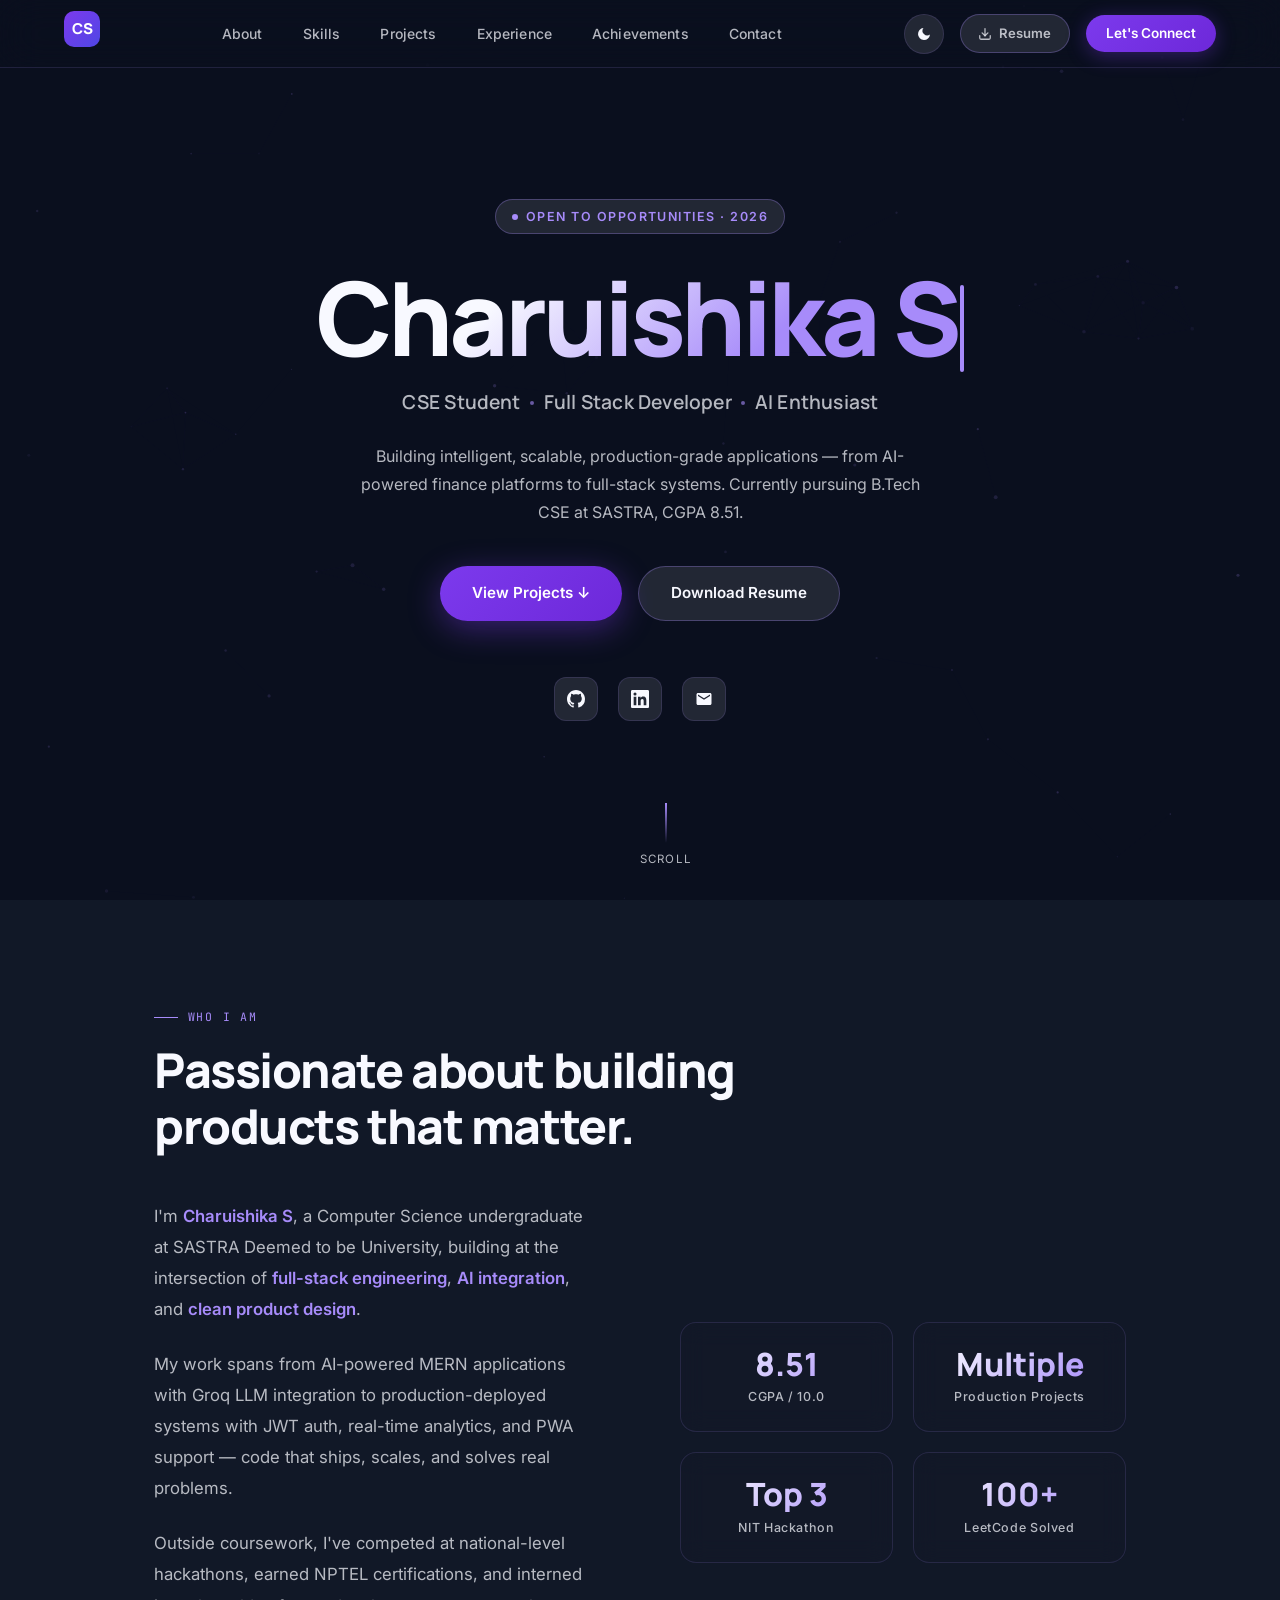
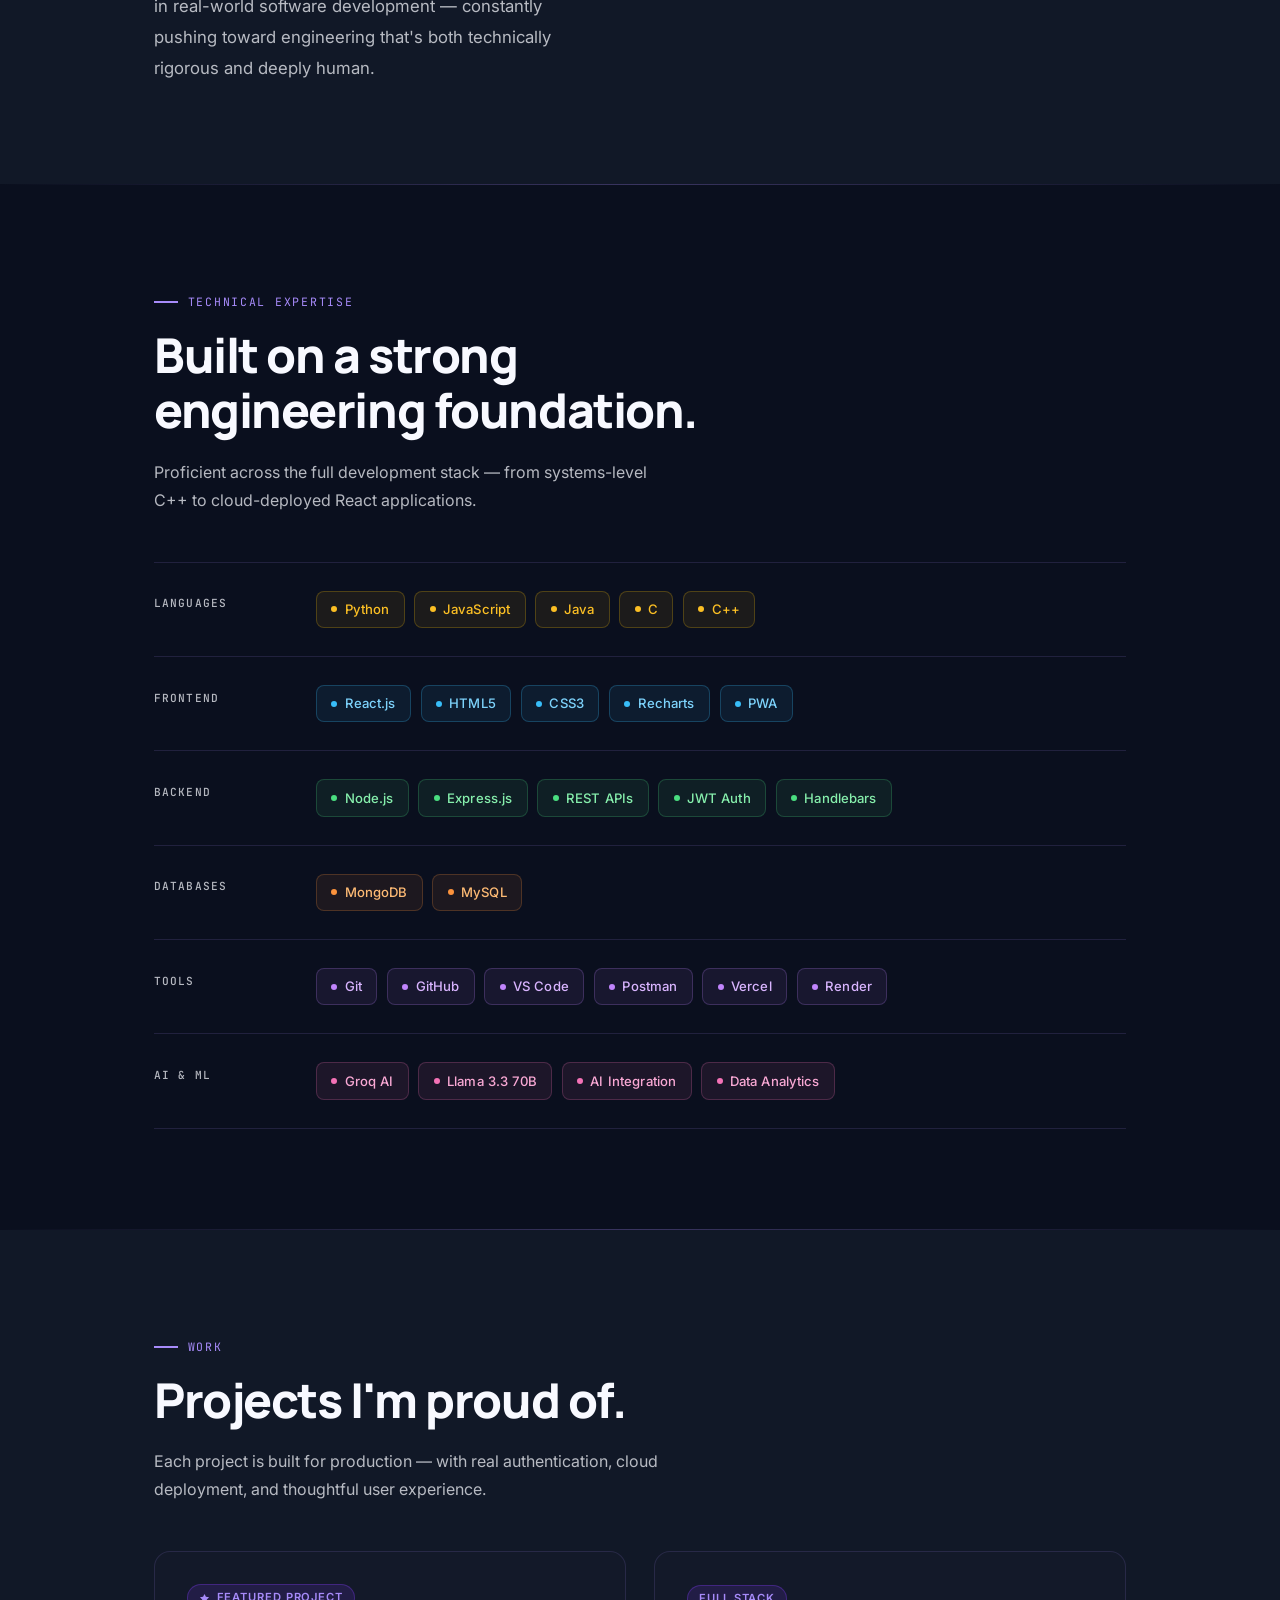
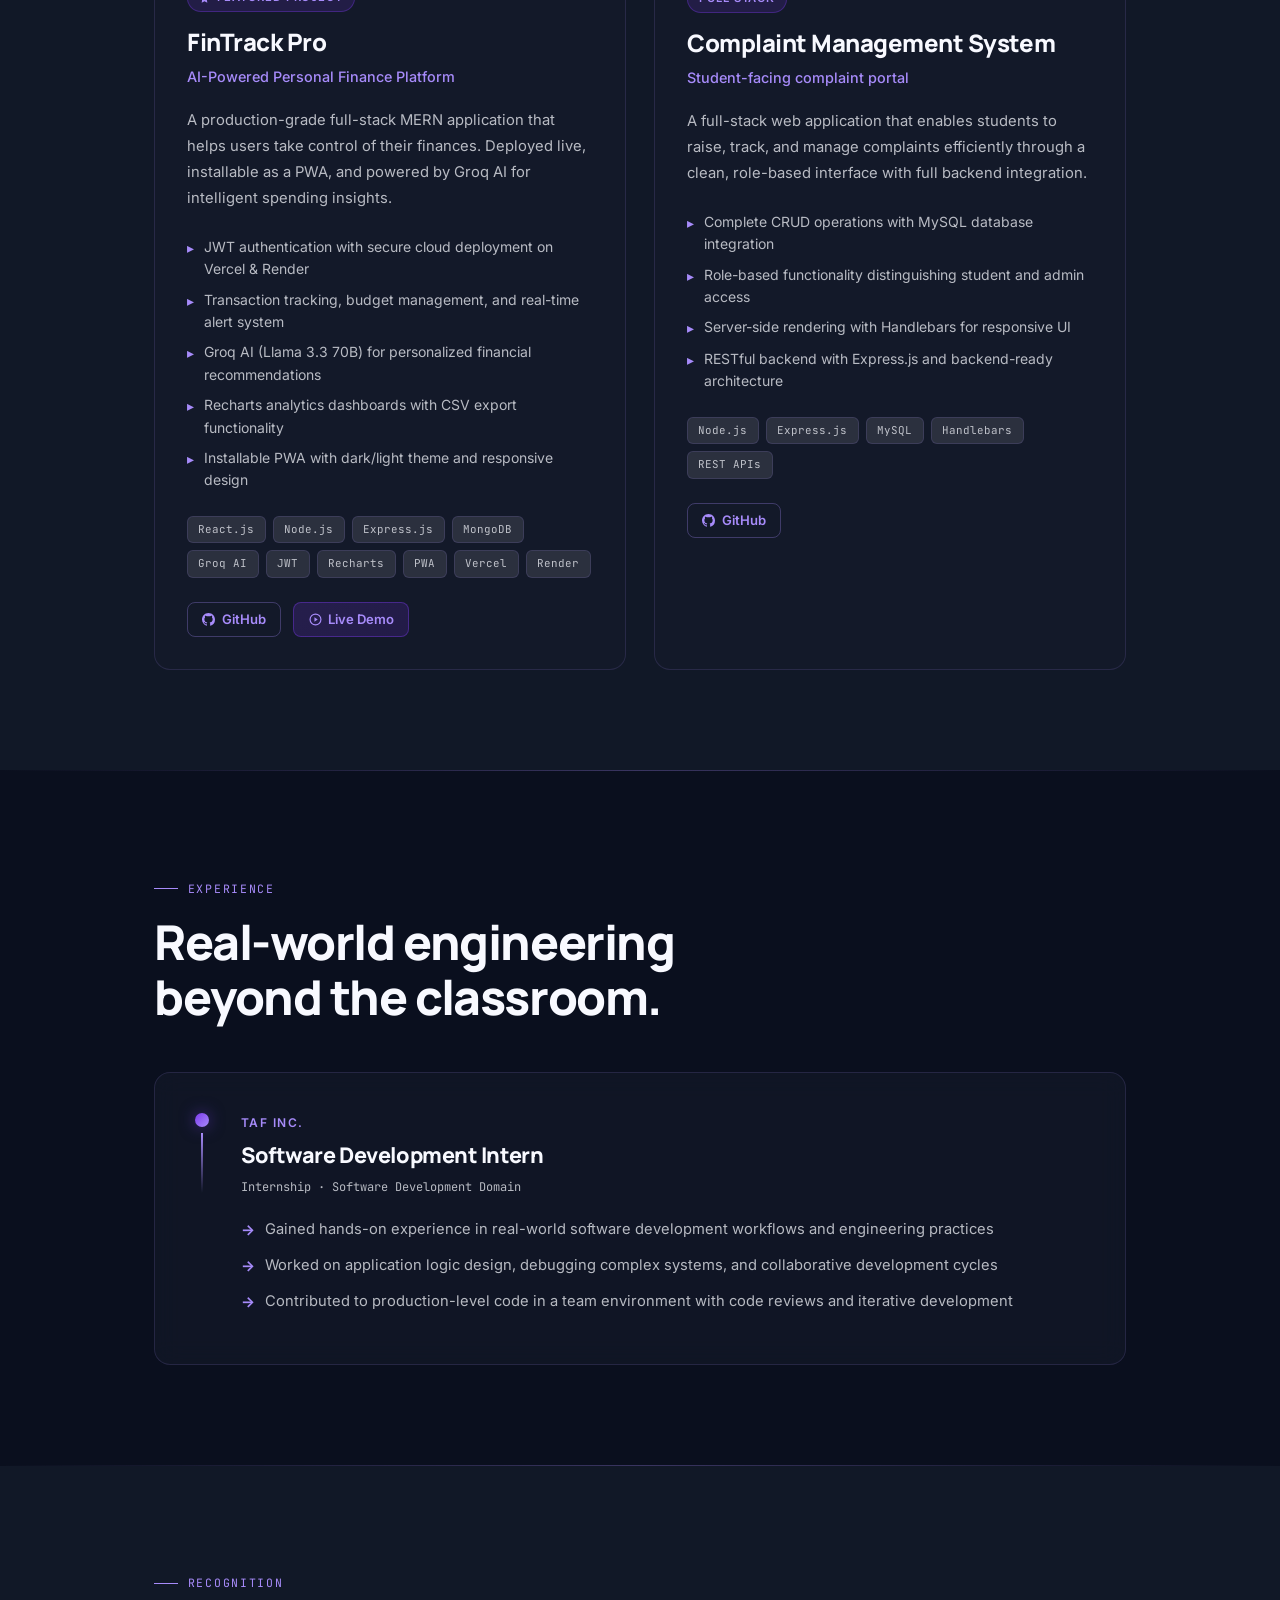
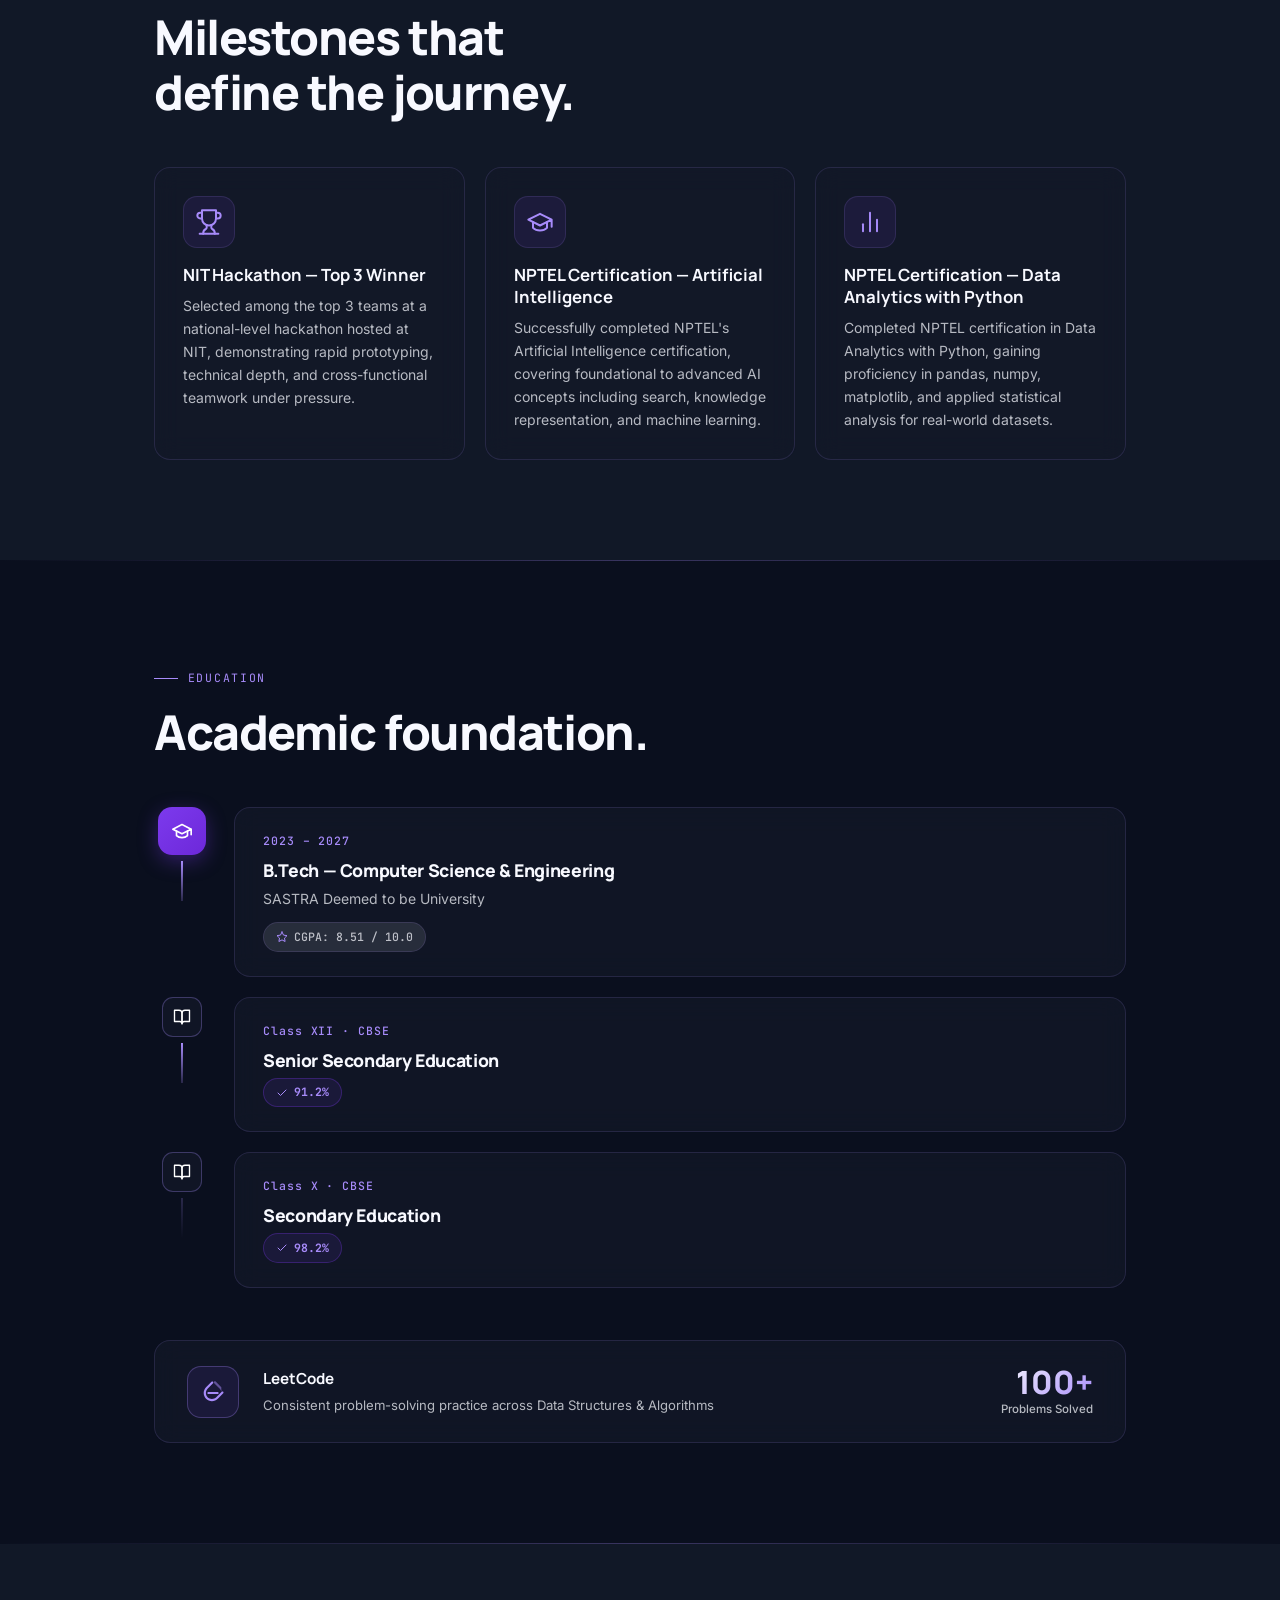
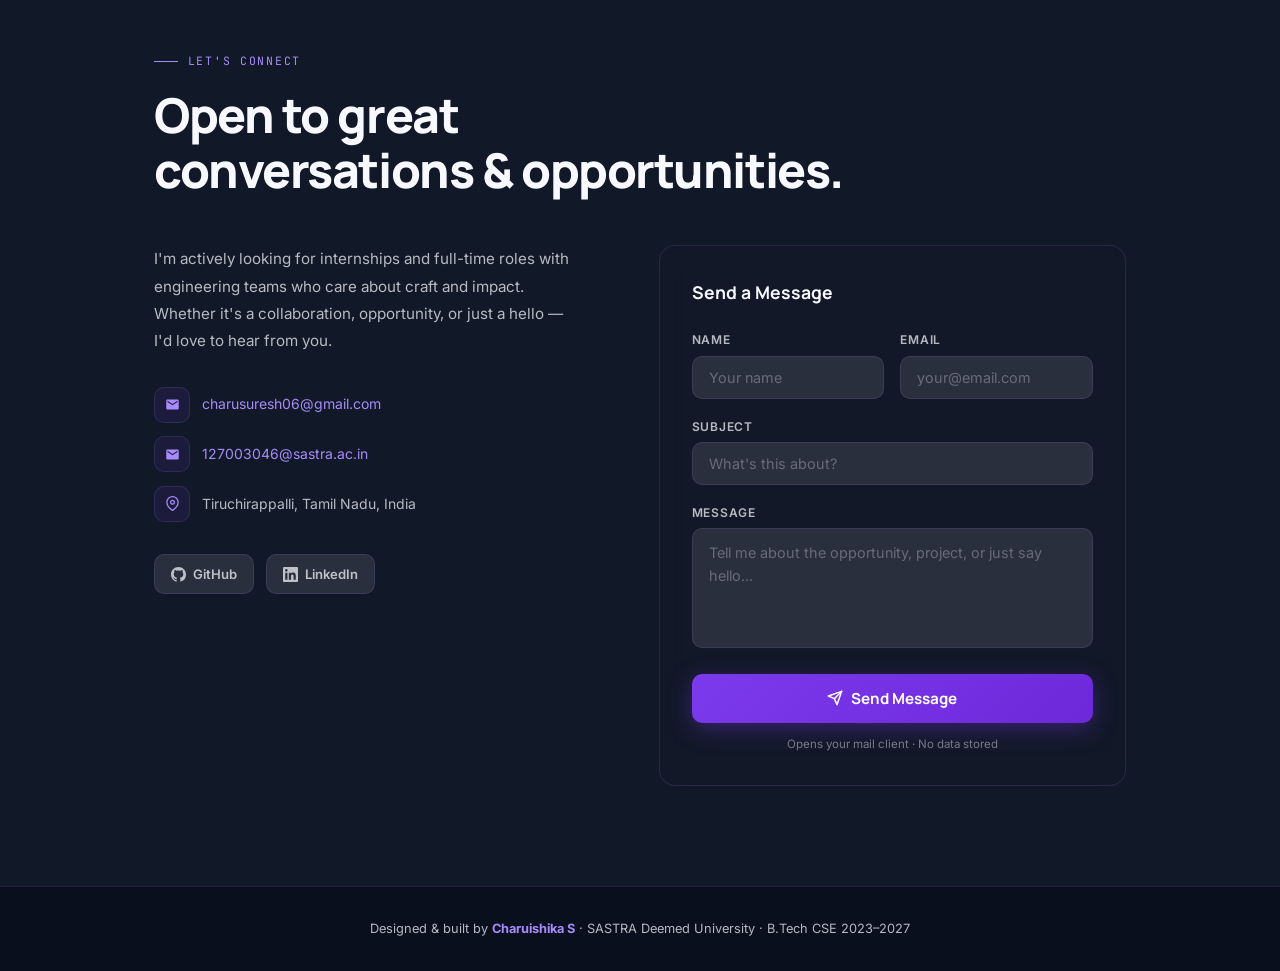
==== commit 0c0a85f8: "Finalize portfolio website" ====
--- a/portfolio.html
+++ b/portfolio.html
@@ -7,7 +7,7 @@
 <link rel="preconnect" href="https://fonts.googleapis.com" />
 <link rel="preconnect" href="https://fonts.gstatic.com" crossorigin />
 <link href="https://fonts.googleapis.com/css2?family=Manrope:wght@300;400;500;600;700;800&family=Inter:wght@300;400;500;600&family=JetBrains+Mono:wght@400;500&display=swap" rel="stylesheet" />
-<link rel="stylesheet" href="style.css">
+<link rel="stylesheet" href="style.css" />
 </head>
 <body>
 
@@ -15,7 +15,18 @@
 
 <!-- NAV -->
 <nav>
-  <div class="nav-logo">CS_</div>
+  <a href="#hero" class="nav-logo" aria-label="Charuishika S">
+    <svg width="36" height="36" viewBox="0 0 36 36" fill="none" xmlns="http://www.w3.org/2000/svg">
+      <rect width="36" height="36" rx="10" fill="url(#logoGrad)"/>
+      <text x="50%" y="54%" dominant-baseline="middle" text-anchor="middle" font-family="Manrope, sans-serif" font-weight="800" font-size="15" fill="white" letter-spacing="-0.5">CS</text>
+      <defs>
+        <linearGradient id="logoGrad" x1="0" y1="0" x2="36" y2="36" gradientUnits="userSpaceOnUse">
+          <stop offset="0%" stop-color="#7C3AED"/>
+          <stop offset="100%" stop-color="#4F46E5"/>
+        </linearGradient>
+      </defs>
+    </svg>
+  </a>
   <ul class="nav-links">
     <li><a href="#about">About</a></li>
     <li><a href="#skills">Skills</a></li>
@@ -46,15 +57,19 @@
   <h1 class="hero-name">
     <span class="hero-name-gradient">Charuishika S</span><span class="hero-cursor"></span>
   </h1>
-  <p class="hero-role">
-    <strong>Software Engineer</strong> &amp; <strong>Full Stack Developer</strong> &amp; <strong>AI Enthusiast</strong>
-  </p>
+  <div class="hero-roles">
+    <span class="hero-role-item">CSE Student</span>
+    <span class="hero-role-sep"></span>
+    <span class="hero-role-item">Full Stack Developer</span>
+    <span class="hero-role-sep"></span>
+    <span class="hero-role-item">AI Enthusiast</span>
+  </div>
   <p class="hero-desc">
     Building intelligent, scalable, production-grade applications — from AI-powered finance platforms to full-stack systems. Currently pursuing B.Tech CSE at SASTRA, CGPA 8.51.
   </p>
   <div class="hero-ctas">
     <a href="#projects" class="btn-primary">View Projects ↓</a>
-    <a href="#contact" class="btn-secondary">Get in Touch</a>
+    <a href="Charuishika_Resume.pdf" download class="btn-secondary">Download Resume</a>
   </div>
   <div class="hero-socials">
     <a href="https://github.com/charuishika" class="social-link" target="_blank" rel="noopener" title="GitHub" aria-label="GitHub">
@@ -87,7 +102,7 @@
           My work spans from AI-powered MERN applications with Groq LLM integration to production-deployed systems with JWT auth, real-time analytics, and PWA support — code that ships, scales, and solves real problems.
         </p>
         <p>
-          Outside coursework, I've competed at hackathons, earned NPTEL certifications, and interned in real-world software development — constantly pushing toward engineering that's both technically rigorous and deeply human.
+          Outside coursework, I've competed at national-level hackathons, earned NPTEL certifications, and interned in real-world software development — constantly pushing toward engineering that's both technically rigorous and deeply human.
         </p>
       </div>
       <div class="stat-grid reveal reveal-delay-2">
@@ -96,7 +111,7 @@
           <div class="stat-label">CGPA / 10.0</div>
         </div>
         <div class="stat-card">
-          <div class="stat-num">2+</div>
+          <div class="stat-num">Multiple</div>
           <div class="stat-label">Production Projects</div>
         </div>
         <div class="stat-card">
@@ -104,7 +119,7 @@
           <div class="stat-label">NIT Hackathon</div>
         </div>
         <div class="stat-card">
-          <div class="stat-num">58+</div>
+          <div class="stat-num">100+</div>
           <div class="stat-label">LeetCode Solved</div>
         </div>
       </div>
@@ -120,86 +135,76 @@
     <div class="section-label">Technical Expertise</div>
     <h2 class="section-title">Built on a strong<br>engineering foundation.</h2>
     <p class="section-subtitle">Proficient across the full development stack — from systems-level C++ to cloud-deployed React applications.</p>
-    <div class="skills-grid">
-      <div class="skill-category reveal">
-        <div class="skill-cat-icon">
-          <svg width="24" height="24" viewBox="0 0 24 24" fill="none" stroke="currentColor" stroke-width="1.8" stroke-linecap="round" stroke-linejoin="round"><polyline points="13 2 13 9 20 9"/><path d="M20 14.5V7l-7-5H4a2 2 0 0 0-2 2v14a2 2 0 0 0 2 2h8"/><path d="m16 19 2 2 4-4"/></svg>
-        </div>
-        <div class="skill-cat-name">Languages</div>
-        <div class="skill-tags">
-          <span class="skill-tag">JavaScript</span>
-          <span class="skill-tag">Java</span>
-          <span class="skill-tag">Python</span>
-          <span class="skill-tag">C</span>
-          <span class="skill-tag">C++</span>
-        </div>
-      </div>
-      <div class="skill-category reveal reveal-delay-1">
-        <div class="skill-cat-icon">
-          <svg width="24" height="24" viewBox="0 0 24 24" fill="none" stroke="currentColor" stroke-width="1.8" stroke-linecap="round" stroke-linejoin="round"><rect x="2" y="3" width="20" height="14" rx="2"/><line x1="8" y1="21" x2="16" y2="21"/><line x1="12" y1="17" x2="12" y2="21"/></svg>
-        </div>
-        <div class="skill-cat-name">Frontend</div>
-        <div class="skill-tags">
-          <span class="skill-tag">React.js</span>
-          <span class="skill-tag">HTML5</span>
-          <span class="skill-tag">CSS3</span>
-          <span class="skill-tag">Recharts</span>
-          <span class="skill-tag">PWA</span>
-        </div>
-      </div>
-      <div class="skill-category reveal reveal-delay-2">
-        <div class="skill-cat-icon">
-          <svg width="24" height="24" viewBox="0 0 24 24" fill="none" stroke="currentColor" stroke-width="1.8" stroke-linecap="round" stroke-linejoin="round"><rect x="2" y="2" width="20" height="8" rx="2"/><rect x="2" y="14" width="20" height="8" rx="2"/><line x1="6" y1="6" x2="6.01" y2="6"/><line x1="6" y1="18" x2="6.01" y2="18"/></svg>
-        </div>
-        <div class="skill-cat-name">Backend</div>
-        <div class="skill-tags">
-          <span class="skill-tag">Node.js</span>
-          <span class="skill-tag">Express.js</span>
-          <span class="skill-tag">REST APIs</span>
-          <span class="skill-tag">JWT Auth</span>
-          <span class="skill-tag">Handlebars</span>
-        </div>
-      </div>
-      <div class="skill-category reveal reveal-delay-3">
-        <div class="skill-cat-icon">
-          <svg width="24" height="24" viewBox="0 0 24 24" fill="none" stroke="currentColor" stroke-width="1.8" stroke-linecap="round" stroke-linejoin="round"><ellipse cx="12" cy="5" rx="9" ry="3"/><path d="M21 12c0 1.66-4 3-9 3s-9-1.34-9-3"/><path d="M3 5v14c0 1.66 4 3 9 3s9-1.34 9-3V5"/></svg>
-        </div>
-        <div class="skill-cat-name">Databases</div>
-        <div class="skill-tags">
-          <span class="skill-tag">MongoDB</span>
-          <span class="skill-tag">MySQL</span>
-        </div>
-      </div>
-      <div class="skill-category reveal reveal-delay-1">
-        <div class="skill-cat-icon">
-          <svg width="24" height="24" viewBox="0 0 24 24" fill="none" stroke="currentColor" stroke-width="1.8" stroke-linecap="round" stroke-linejoin="round"><path d="M14.7 6.3a1 1 0 0 0 0 1.4l1.6 1.6a1 1 0 0 0 1.4 0l3.77-3.77a6 6 0 0 1-7.94 7.94l-6.91 6.91a2.12 2.12 0 0 1-3-3l6.91-6.91a6 6 0 0 1 7.94-7.94l-3.76 3.76z"/></svg>
-        </div>
-        <div class="skill-cat-name">Tools &amp; Platforms</div>
-        <div class="skill-tags">
-          <span class="skill-tag">Git</span>
-          <span class="skill-tag">GitHub</span>
-          <span class="skill-tag">VS Code</span>
-          <span class="skill-tag">Postman</span>
-          <span class="skill-tag">Vercel</span>
-          <span class="skill-tag">Render</span>
-        </div>
-      </div>
-      <div class="skill-category reveal reveal-delay-2">
-        <div class="skill-cat-icon">
-          <svg width="24" height="24" viewBox="0 0 24 24" fill="none" stroke="currentColor" stroke-width="1.8" stroke-linecap="round" stroke-linejoin="round"><path d="M12 2a8 8 0 1 0 0 16A8 8 0 0 0 12 2z"/><path d="M12 8v4l3 3"/><circle cx="12" cy="12" r="1"/><path d="M12 2v2M12 20v2M2 12h2M20 12h2"/></svg>
-        </div>
-        <div class="skill-cat-name">AI &amp; ML</div>
-        <div class="skill-tags">
-          <span class="skill-tag">Groq AI</span>
-          <span class="skill-tag">Llama 3.3 70B</span>
-          <span class="skill-tag">AI Integration</span>
-          <span class="skill-tag">Data Analytics</span>
-        </div>
-      </div>
-    </div>
-  </div>
-</section>
-
+ 
+    <div class="skills-rows">
+ 
+      <div class="skills-row reveal">
+        <div class="skills-row-label">Languages</div>
+        <div class="skills-tag-group">
+          <span class="skill-tag-item cat-lang"><span class="skill-tag-dot"></span>Python</span>
+          <span class="skill-tag-item cat-lang"><span class="skill-tag-dot"></span>JavaScript</span>
+          <span class="skill-tag-item cat-lang"><span class="skill-tag-dot"></span>Java</span>
+          <span class="skill-tag-item cat-lang"><span class="skill-tag-dot"></span>C</span>
+          <span class="skill-tag-item cat-lang"><span class="skill-tag-dot"></span>C++</span>
+        </div>
+      </div>
+ 
+      <div class="skills-row reveal reveal-delay-1">
+        <div class="skills-row-label">Frontend</div>
+        <div class="skills-tag-group">
+          <span class="skill-tag-item cat-frontend"><span class="skill-tag-dot"></span>React.js</span>
+          <span class="skill-tag-item cat-frontend"><span class="skill-tag-dot"></span>HTML5</span>
+          <span class="skill-tag-item cat-frontend"><span class="skill-tag-dot"></span>CSS3</span>
+          <span class="skill-tag-item cat-frontend"><span class="skill-tag-dot"></span>Recharts</span>
+          <span class="skill-tag-item cat-frontend"><span class="skill-tag-dot"></span>PWA</span>
+        </div>
+      </div>
+ 
+      <div class="skills-row reveal reveal-delay-1">
+        <div class="skills-row-label">Backend</div>
+        <div class="skills-tag-group">
+          <span class="skill-tag-item cat-backend"><span class="skill-tag-dot"></span>Node.js</span>
+          <span class="skill-tag-item cat-backend"><span class="skill-tag-dot"></span>Express.js</span>
+          <span class="skill-tag-item cat-backend"><span class="skill-tag-dot"></span>REST APIs</span>
+          <span class="skill-tag-item cat-backend"><span class="skill-tag-dot"></span>JWT Auth</span>
+          <span class="skill-tag-item cat-backend"><span class="skill-tag-dot"></span>Handlebars</span>
+        </div>
+      </div>
+ 
+      <div class="skills-row reveal reveal-delay-2">
+        <div class="skills-row-label">Databases</div>
+        <div class="skills-tag-group">
+          <span class="skill-tag-item cat-db"><span class="skill-tag-dot"></span>MongoDB</span>
+          <span class="skill-tag-item cat-db"><span class="skill-tag-dot"></span>MySQL</span>
+        </div>
+      </div>
+ 
+      <div class="skills-row reveal reveal-delay-2">
+        <div class="skills-row-label">Tools</div>
+        <div class="skills-tag-group">
+          <span class="skill-tag-item cat-tools"><span class="skill-tag-dot"></span>Git</span>
+          <span class="skill-tag-item cat-tools"><span class="skill-tag-dot"></span>GitHub</span>
+          <span class="skill-tag-item cat-tools"><span class="skill-tag-dot"></span>VS Code</span>
+          <span class="skill-tag-item cat-tools"><span class="skill-tag-dot"></span>Postman</span>
+          <span class="skill-tag-item cat-tools"><span class="skill-tag-dot"></span>Vercel</span>
+          <span class="skill-tag-item cat-tools"><span class="skill-tag-dot"></span>Render</span>
+        </div>
+      </div>
+ 
+      <div class="skills-row reveal reveal-delay-3">
+        <div class="skills-row-label">AI &amp; ML</div>
+        <div class="skills-tag-group">
+          <span class="skill-tag-item cat-ai"><span class="skill-tag-dot"></span>Groq AI</span>
+          <span class="skill-tag-item cat-ai"><span class="skill-tag-dot"></span>Llama 3.3 70B</span>
+          <span class="skill-tag-item cat-ai"><span class="skill-tag-dot"></span>AI Integration</span>
+          <span class="skill-tag-item cat-ai"><span class="skill-tag-dot"></span>Data Analytics</span>
+        </div>
+      </div>
+ 
+    </div><!-- end skills-rows -->
+  </div>
+</section>
+ 
 <div class="divider"></div>
 
 <!-- PROJECTS -->
@@ -244,10 +249,16 @@
           <span class="stack-tag">Render</span>
         </div>
         <div class="project-links">
-          <a href="https://github.com/charuishika" class="proj-link" target="_blank">↗ GitHub</a>
-        </div>
-      </div>
-
+          <a href="https://github.com/charuishika/FinTrack-Pro.git" class="proj-link" target="_blank">
+            <svg width="13" height="13" viewBox="0 0 24 24" fill="currentColor"><path d="M12 0C5.37 0 0 5.37 0 12c0 5.31 3.435 9.795 8.205 11.385.6.105.825-.255.825-.57 0-.285-.015-1.23-.015-2.235-3.015.555-3.795-.735-4.035-1.41-.135-.345-.72-1.41-1.23-1.695-.42-.225-1.02-.78-.015-.795.945-.015 1.62.87 1.845 1.23 1.08 1.815 2.805 1.305 3.495.99.105-.78.42-1.305.765-1.605-2.67-.3-5.46-1.335-5.46-5.925 0-1.305.465-2.385 1.23-3.225-.12-.3-.54-1.53.12-3.18 0 0 1.005-.315 3.3 1.23.96-.27 1.98-.405 3-.405s2.04.135 3 .405c2.295-1.56 3.3-1.23 3.3-1.23.66 1.65.24 2.88.12 3.18.765.84 1.23 1.905 1.23 3.225 0 4.605-2.805 5.625-5.475 5.925.435.375.81 1.095.81 2.22 0 1.605-.015 2.895-.015 3.3 0 .315.225.69.825.57A12.02 12.02 0 0 0 24 12c0-6.63-5.37-12-12-12z"/></svg>
+            GitHub
+          </a>
+          <a href="https://fin-track-pro-three.vercel.app" class="proj-link proj-link--demo" target="_blank" rel="noopener">
+            <svg width="13" height="13" viewBox="0 0 24 24" fill="none" stroke="currentColor" stroke-width="2.2" stroke-linecap="round" stroke-linejoin="round"><circle cx="12" cy="12" r="10"/><polygon points="10 8 16 12 10 16 10 8" fill="currentColor" stroke="none"/></svg>
+            Live Demo
+          </a>
+        </div>
+      </div>
       <!-- Complaint Management System -->
       <div class="project-card reveal reveal-delay-1">
         <div class="project-header">
@@ -272,7 +283,10 @@
           <span class="stack-tag">REST APIs</span>
         </div>
         <div class="project-links">
-          <a href="https://github.com/charuishika" class="proj-link" target="_blank">↗ GitHub</a>
+          <a href="https://github.com/charuishika" class="proj-link" target="_blank">
+            <svg width="13" height="13" viewBox="0 0 24 24" fill="currentColor"><path d="M12 0C5.37 0 0 5.37 0 12c0 5.31 3.435 9.795 8.205 11.385.6.105.825-.255.825-.57 0-.285-.015-1.23-.015-2.235-3.015.555-3.795-.735-4.035-1.41-.135-.345-.72-1.41-1.23-1.695-.42-.225-1.02-.78-.015-.795.945-.015 1.62.87 1.845 1.23 1.08 1.815 2.805 1.305 3.495.99.105-.78.42-1.305.765-1.605-2.67-.3-5.46-1.335-5.46-5.925 0-1.305.465-2.385 1.23-3.225-.12-.3-.54-1.53.12-3.18 0 0 1.005-.315 3.3 1.23.96-.27 1.98-.405 3-.405s2.04.135 3 .405c2.295-1.56 3.3-1.23 3.3-1.23.66 1.65.24 2.88.12 3.18.765.84 1.23 1.905 1.23 3.225 0 4.605-2.805 5.625-5.475 5.925.435.375.81 1.095.81 2.22 0 1.605-.015 2.895-.015 3.3 0 .315.225.69.825.57A12.02 12.02 0 0 0 24 12c0-6.63-5.37-12-12-12z"/></svg>
+            GitHub
+          </a>
         </div>
       </div>
 
@@ -294,7 +308,7 @@
         <div class="exp-line"></div>
       </div>
       <div>
-        <div class="exp-company">TAFF Inc.</div>
+        <div class="exp-company">TAF Inc.</div>
         <div class="exp-title">Software Development Intern</div>
         <div class="exp-period">Internship · Software Development Domain</div>
         <div class="exp-points">
@@ -368,10 +382,6 @@
               <svg width="12" height="12" viewBox="0 0 24 24" fill="none" stroke="currentColor" stroke-width="2" stroke-linecap="round" stroke-linejoin="round"><polygon points="12 2 15.09 8.26 22 9.27 17 14.14 18.18 21.02 12 17.77 5.82 21.02 7 14.14 2 9.27 8.91 8.26 12 2"/></svg>
               CGPA: 8.51 / 10.0
             </span>
-            <span class="edu-meta-pill">
-              <svg width="12" height="12" viewBox="0 0 24 24" fill="none" stroke="currentColor" stroke-width="2" stroke-linecap="round" stroke-linejoin="round"><rect x="3" y="4" width="18" height="18" rx="2" ry="2"/><line x1="16" y1="2" x2="16" y2="6"/><line x1="8" y1="2" x2="8" y2="6"/><line x1="3" y1="10" x2="21" y2="10"/></svg>
-              Reg. 127003046
-            </span>
           </div>
         </div>
       </div>
@@ -432,7 +442,7 @@
         <div class="leetcode-desc">Consistent problem-solving practice across Data Structures &amp; Algorithms</div>
       </div>
       <div class="leetcode-stat">
-        <div class="leetcode-count">58+</div>
+        <div class="leetcode-count">100+</div>
         <div class="leetcode-sub">Problems Solved</div>
       </div>
     </div>
@@ -445,28 +455,84 @@
 <!-- CONTACT -->
 <section id="contact">
   <div class="contact-inner">
-    <div class="section-label" style="justify-content:center">Let's Connect</div>
-    <h2 class="contact-title reveal">Ready to build<br><span>something great?</span></h2>
-    <p class="contact-desc reveal reveal-delay-1">
-      I'm actively looking for internships and full-time opportunities with engineering teams who care deeply about craft. Whether it's a quick question or a collaboration — my inbox is always open.
-    </p>
-    <a href="mailto:charusuresh06@gmail.com" class="contact-email reveal reveal-delay-2">
-      <svg width="16" height="16" viewBox="0 0 24 24" fill="currentColor"><path d="M20 4H4c-1.1 0-2 .9-2 2v12c0 1.1.9 2 2 2h16c1.1 0 2-.9 2-2V6c0-1.1-.9-2-2-2zm0 4-8 5-8-5V6l8 5 8-5v2z"/></svg>
-      charusuresh06@gmail.com
-    </a>
-    <div class="contact-socials reveal reveal-delay-3">
-      <a href="https://github.com/charuishika" class="contact-social" target="_blank" rel="noopener">
-        <svg width="16" height="16" viewBox="0 0 24 24" fill="currentColor"><path d="M12 0C5.37 0 0 5.37 0 12c0 5.31 3.435 9.795 8.205 11.385.6.105.825-.255.825-.57 0-.285-.015-1.23-.015-2.235-3.015.555-3.795-.735-4.035-1.41-.135-.345-.72-1.41-1.23-1.695-.42-.225-1.02-.78-.015-.795.945-.015 1.62.87 1.845 1.23 1.08 1.815 2.805 1.305 3.495.99.105-.78.42-1.305.765-1.605-2.67-.3-5.46-1.335-5.46-5.925 0-1.305.465-2.385 1.23-3.225-.12-.3-.54-1.53.12-3.18 0 0 1.005-.315 3.3 1.23.96-.27 1.98-.405 3-.405s2.04.135 3 .405c2.295-1.56 3.3-1.23 3.3-1.23.66 1.65.24 2.88.12 3.18.765.84 1.23 1.905 1.23 3.225 0 4.605-2.805 5.625-5.475 5.925.435.375.81 1.095.81 2.22 0 1.605-.015 2.895-.015 3.3 0 .315.225.69.825.57A12.02 12.02 0 0 0 24 12c0-6.63-5.37-12-12-12z"/></svg>
-        GitHub
-      </a>
-      <a href="https://linkedin.com/in/charuishika-s" class="contact-social" target="_blank" rel="noopener">
-        <svg width="16" height="16" viewBox="0 0 24 24" fill="currentColor"><path d="M20.447 20.452h-3.554v-5.569c0-1.328-.027-3.037-1.852-3.037-1.853 0-2.136 1.445-2.136 2.939v5.667H9.351V9h3.414v1.561h.046c.477-.9 1.637-1.85 3.37-1.85 3.601 0 4.267 2.37 4.267 5.455v6.286zM5.337 7.433a2.062 2.062 0 0 1-2.063-2.065 2.064 2.064 0 1 1 2.063 2.065zm1.782 13.019H3.555V9h3.564v11.452zM22.225 0H1.771C.792 0 0 .774 0 1.729v20.542C0 23.227.792 24 1.771 24h20.451C23.2 24 24 23.227 24 22.271V1.729C24 .774 23.2 0 22.222 0h.003z"/></svg>
-        LinkedIn
-      </a>
-      <a href="mailto:127003046@sastra.ac.in" class="contact-social">
-        <svg width="16" height="16" viewBox="0 0 24 24" fill="currentColor"><path d="M20 4H4c-1.1 0-2 .9-2 2v12c0 1.1.9 2 2 2h16c1.1 0 2-.9 2-2V6c0-1.1-.9-2-2-2zm0 4-8 5-8-5V6l8 5 8-5v2z"/></svg>
-        SASTRA Mail
-      </a>
+    <div class="section-label">Let's Connect</div>
+    <h2 class="section-title reveal">Open to great<br>conversations &amp; opportunities.</h2>
+
+    <div class="contact-grid">
+
+      <!-- Left: info -->
+      <div class="contact-left reveal">
+        <p class="contact-desc">
+          I'm actively looking for internships and full-time roles with engineering teams who care about craft and impact. Whether it's a collaboration, opportunity, or just a hello — I'd love to hear from you.
+        </p>
+        <div class="contact-info-list">
+          <div class="contact-info-item">
+            <div class="contact-info-icon">
+              <svg width="15" height="15" viewBox="0 0 24 24" fill="currentColor"><path d="M20 4H4c-1.1 0-2 .9-2 2v12c0 1.1.9 2 2 2h16c1.1 0 2-.9 2-2V6c0-1.1-.9-2-2-2zm0 4-8 5-8-5V6l8 5 8-5v2z"/></svg>
+            </div>
+            <div class="contact-info-text">
+              <a href="mailto:charusuresh06@gmail.com">charusuresh06@gmail.com</a>
+            </div>
+          </div>
+          <div class="contact-info-item">
+            <div class="contact-info-icon">
+              <svg width="15" height="15" viewBox="0 0 24 24" fill="currentColor"><path d="M20 4H4c-1.1 0-2 .9-2 2v12c0 1.1.9 2 2 2h16c1.1 0 2-.9 2-2V6c0-1.1-.9-2-2-2zm0 4-8 5-8-5V6l8 5 8-5v2z"/></svg>
+            </div>
+            <div class="contact-info-text">
+              <a href="mailto:127003046@sastra.ac.in">127003046@sastra.ac.in</a>
+            </div>
+          </div>
+          <div class="contact-info-item">
+            <div class="contact-info-icon">
+              <svg width="15" height="15" viewBox="0 0 24 24" fill="none" stroke="currentColor" stroke-width="2" stroke-linecap="round" stroke-linejoin="round"><path d="M21 10c0 7-9 13-9 13s-9-6-9-13a9 9 0 0 1 18 0z"/><circle cx="12" cy="10" r="3"/></svg>
+            </div>
+            <div class="contact-info-text">Tiruchirappalli, Tamil Nadu, India</div>
+          </div>
+        </div>
+        <div class="contact-socials-row">
+          <a href="https://github.com/charuishika" class="contact-social" target="_blank" rel="noopener">
+            <svg width="15" height="15" viewBox="0 0 24 24" fill="currentColor"><path d="M12 0C5.37 0 0 5.37 0 12c0 5.31 3.435 9.795 8.205 11.385.6.105.825-.255.825-.57 0-.285-.015-1.23-.015-2.235-3.015.555-3.795-.735-4.035-1.41-.135-.345-.72-1.41-1.23-1.695-.42-.225-1.02-.78-.015-.795.945-.015 1.62.87 1.845 1.23 1.08 1.815 2.805 1.305 3.495.99.105-.78.42-1.305.765-1.605-2.67-.3-5.46-1.335-5.46-5.925 0-1.305.465-2.385 1.23-3.225-.12-.3-.54-1.53.12-3.18 0 0 1.005-.315 3.3 1.23.96-.27 1.98-.405 3-.405s2.04.135 3 .405c2.295-1.56 3.3-1.23 3.3-1.23.66 1.65.24 2.88.12 3.18.765.84 1.23 1.905 1.23 3.225 0 4.605-2.805 5.625-5.475 5.925.435.375.81 1.095.81 2.22 0 1.605-.015 2.895-.015 3.3 0 .315.225.69.825.57A12.02 12.02 0 0 0 24 12c0-6.63-5.37-12-12-12z"/></svg>
+            GitHub
+          </a>
+          <a href="https://linkedin.com/in/charuishika-s" class="contact-social" target="_blank" rel="noopener">
+            <svg width="15" height="15" viewBox="0 0 24 24" fill="currentColor"><path d="M20.447 20.452h-3.554v-5.569c0-1.328-.027-3.037-1.852-3.037-1.853 0-2.136 1.445-2.136 2.939v5.667H9.351V9h3.414v1.561h.046c.477-.9 1.637-1.85 3.37-1.85 3.601 0 4.267 2.37 4.267 5.455v6.286zM5.337 7.433a2.062 2.062 0 0 1-2.063-2.065 2.064 2.064 0 1 1 2.063 2.065zm1.782 13.019H3.555V9h3.564v11.452zM22.225 0H1.771C.792 0 0 .774 0 1.729v20.542C0 23.227.792 24 1.771 24h20.451C23.2 24 24 23.227 24 22.271V1.729C24 .774 23.2 0 22.222 0h.003z"/></svg>
+            LinkedIn
+          </a>
+        </div>
+      </div>
+
+      <!-- Right: message form -->
+      <div class="contact-form-wrap reveal reveal-delay-2">
+        <h3>Send a Message</h3>
+        <div class="form-row">
+          <div class="form-group">
+            <label class="form-label" for="cf-name">Name</label>
+            <input class="form-input" id="cf-name" type="text" placeholder="Your name" autocomplete="name" />
+          </div>
+          <div class="form-group">
+            <label class="form-label" for="cf-email">Email</label>
+            <input class="form-input" id="cf-email" type="email" placeholder="your@email.com" autocomplete="email" />
+          </div>
+        </div>
+        <div class="form-group">
+          <label class="form-label" for="cf-subject">Subject</label>
+          <input class="form-input" id="cf-subject" type="text" placeholder="What's this about?" />
+        </div>
+        <div class="form-group">
+          <label class="form-label" for="cf-message">Message</label>
+          <textarea class="form-textarea" id="cf-message" placeholder="Tell me about the opportunity, project, or just say hello..."></textarea>
+        </div>
+        <button class="form-submit" id="cf-submit">
+          <svg width="16" height="16" viewBox="0 0 24 24" fill="none" stroke="currentColor" stroke-width="2.2" stroke-linecap="round" stroke-linejoin="round"><line x1="22" y1="2" x2="11" y2="13"/><polygon points="22 2 15 22 11 13 2 9 22 2"/></svg>
+          Send Message
+        </button>
+        <p class="form-note">Opens your mail client · No data stored</p>
+        <div class="form-success" id="cf-success">
+          <svg width="18" height="18" viewBox="0 0 24 24" fill="none" stroke="#6EE7B7" stroke-width="2.5" stroke-linecap="round" stroke-linejoin="round" style="margin:0 auto 0.5rem;display:block"><polyline points="20 6 9 17 4 12"/></svg>
+          Mail client opened! Looking forward to connecting.
+        </div>
+      </div>
+
     </div>
   </div>
 </section>
@@ -478,4 +544,4 @@
 
 <script src="script.js"></script>
 </body>
-</html>
+</html>
--- a/style.css
+++ b/style.css
@@ -74,7 +74,7 @@
   transition: background 0.4s var(--transition);
 }
 [data-theme="light"] nav { background: rgba(240,240,250,0.7); }
- 
+
 .nav-logo {
   font-family: 'Manrope', sans-serif;
   font-weight: 800;
@@ -85,7 +85,7 @@
   background-clip: text;
   letter-spacing: -0.02em;
 }
- 
+
 .nav-links {
   display: flex; gap: 2.5rem; align-items: center;
 }
@@ -97,9 +97,9 @@
   letter-spacing: 0.01em;
 }
 .nav-links a:hover { color: var(--violet-soft); }
- 
+
 .nav-right { display: flex; align-items: center; gap: 1rem; }
- 
+
 .theme-toggle {
   width: 40px; height: 40px;
   border-radius: 50%;
@@ -111,7 +111,7 @@
   color: var(--white);
 }
 .theme-toggle:hover { background: var(--violet-glow); border-color: var(--border-light); }
- 
+
 .nav-cta {
   padding: 0.5rem 1.25rem;
   background: linear-gradient(135deg, var(--violet), #6D28D9);
@@ -123,7 +123,7 @@
   box-shadow: 0 4px 20px rgba(124,58,237,0.35);
 }
 .nav-cta:hover { transform: translateY(-1px); box-shadow: 0 6px 28px rgba(124,58,237,0.5); }
- 
+
 .nav-resume {
   display: flex; align-items: center; gap: 0.45rem;
   padding: 0.5rem 1.1rem;
@@ -136,6 +136,7 @@
   transition: border-color 0.25s, background 0.25s, color 0.25s;
 }
 .nav-resume:hover { border-color: var(--violet-soft); background: var(--violet-glow); color: var(--white); }
+
 /* ===== HERO ===== */
 #hero {
   position: relative; z-index: 1;
@@ -199,16 +200,31 @@
 }
 @keyframes blink { 0%,100%{opacity:1} 50%{opacity:0} }
 
-.hero-role {
-  font-family: 'Manrope', sans-serif;
-  font-size: clamp(1.15rem, 2.5vw, 1.6rem);
-  font-weight: 300;
-  color: var(--white-dim);
+.hero-roles {
+  display: flex;
+  align-items: center;
+  justify-content: center;
+  flex-wrap: wrap;
+  gap: 0.5rem 0;
   margin-bottom: 1.5rem;
-  letter-spacing: -0.01em;
   animation: fadeUp 0.8s var(--transition) 0.4s both;
 }
-.hero-role strong { color: var(--violet-soft); font-weight: 600; }
+.hero-role-item {
+  font-family: 'Manrope', sans-serif;
+  font-size: clamp(0.95rem, 2vw, 1.2rem);
+  font-weight: 600;
+  color: var(--white-dim);
+  letter-spacing: 0.01em;
+  padding: 0 0.6rem;
+}
+.hero-role-sep {
+  display: inline-block;
+  width: 4px; height: 4px;
+  border-radius: 50%;
+  background: var(--violet-soft);
+  opacity: 0.6;
+  flex-shrink: 0;
+}
 
 .hero-desc {
   max-width: 560px;
@@ -377,58 +393,120 @@
 }
 
 /* ===== SKILLS ===== */
+/* ===== SKILLS ===== */
 #skills { background: var(--navy); }
-.skills-grid {
+ 
+.skills-rows {
+  display: flex;
+  flex-direction: column;
+  margin-top: 3rem;
+}
+.skills-row {
   display: grid;
-  grid-template-columns: repeat(auto-fit, minmax(240px, 1fr));
-  gap: 1.25rem;
-  margin-top: 3rem;
-}
-.skill-category {
-  background: var(--glass-bg);
-  border: 1px solid var(--border);
-  border-radius: var(--radius);
-  padding: 1.75rem;
-  backdrop-filter: blur(12px);
-  transition: border-color 0.3s, transform 0.3s, box-shadow 0.3s;
-}
-.skill-category:hover {
-  border-color: var(--border-light);
-  transform: translateY(-4px);
-  box-shadow: 0 12px 40px rgba(124,58,237,0.1);
-}
-.skill-cat-icon {
-  width: 44px; height: 44px;
-  border-radius: 12px;
-  background: rgba(124,58,237,0.1);
-  border: 1px solid var(--border);
-  display: flex; align-items: center; justify-content: center;
-  color: var(--violet-soft);
-  margin-bottom: 1rem;
-}
-.skill-cat-name {
-  font-family: 'Manrope', sans-serif;
-  font-size: 1rem;
-  font-weight: 700;
-  margin-bottom: 1rem;
-  color: var(--white);
-}
-.skill-tags {
-  display: flex; flex-wrap: wrap; gap: 0.5rem;
-}
-.skill-tag {
-  padding: 0.3rem 0.75rem;
-  background: var(--white-faint);
-  border: 1px solid var(--border);
-  border-radius: 99px;
+  grid-template-columns: 130px 1fr;
+  align-items: start;
+  gap: 2rem;
+  padding: 1.75rem 0;
+  border-bottom: 1px solid var(--border);
+}
+.skills-row:first-child { border-top: 1px solid var(--border); }
+ 
+.skills-row-label {
   font-family: 'JetBrains Mono', monospace;
-  font-size: 0.72rem;
+  font-size: 0.7rem;
   font-weight: 500;
-  color: var(--violet-soft);
-  transition: background 0.2s, border-color 0.2s;
-}
-.skill-tag:hover { background: var(--violet-glow); border-color: var(--violet-soft); }
-
+  color: var(--white-dim);
+  letter-spacing: 0.1em;
+  text-transform: uppercase;
+  padding-top: 0.3rem;
+}
+.skills-tag-group {
+  display: flex;
+  flex-wrap: wrap;
+  gap: 0.6rem;
+  align-items: center;
+}
+.skill-tag-item {
+  display: inline-flex;
+  align-items: center;
+  gap: 0.45rem;
+  padding: 0.45rem 0.9rem;
+  border-radius: 8px;
+  border: 1px solid;
+  font-family: 'Inter', sans-serif;
+  font-size: 0.82rem;
+  font-weight: 500;
+  letter-spacing: 0.01em;
+  cursor: default;
+  transition: transform 0.2s, box-shadow 0.2s, background 0.2s;
+  position: relative;
+  overflow: hidden;
+}
+.skill-tag-item::before {
+  content: '';
+  position: absolute; inset: 0;
+  background: linear-gradient(135deg, rgba(255,255,255,0.06), transparent);
+  opacity: 0;
+  transition: opacity 0.2s;
+}
+.skill-tag-item:hover {
+  transform: translateY(-2px);
+  box-shadow: 0 6px 20px rgba(0,0,0,0.25);
+}
+.skill-tag-item:hover::before { opacity: 1; }
+.skill-tag-dot {
+  width: 6px; height: 6px;
+  border-radius: 50%;
+  flex-shrink: 0;
+}
+ 
+/* Category color themes */
+.skill-tag-item.cat-lang {
+  background: rgba(234,179,8,0.08);
+  border-color: rgba(234,179,8,0.25);
+  color: #FBBF24;
+}
+.skill-tag-item.cat-lang .skill-tag-dot { background: #FBBF24; }
+ 
+.skill-tag-item.cat-frontend {
+  background: rgba(56,189,248,0.08);
+  border-color: rgba(56,189,248,0.25);
+  color: #7DD3FC;
+}
+.skill-tag-item.cat-frontend .skill-tag-dot { background: #38BDF8; }
+ 
+.skill-tag-item.cat-backend {
+  background: rgba(74,222,128,0.08);
+  border-color: rgba(74,222,128,0.22);
+  color: #86EFAC;
+}
+.skill-tag-item.cat-backend .skill-tag-dot { background: #4ADE80; }
+ 
+.skill-tag-item.cat-db {
+  background: rgba(251,146,60,0.08);
+  border-color: rgba(251,146,60,0.22);
+  color: #FDBA74;
+}
+.skill-tag-item.cat-db .skill-tag-dot { background: #FB923C; }
+ 
+.skill-tag-item.cat-tools {
+  background: rgba(192,132,252,0.08);
+  border-color: rgba(192,132,252,0.22);
+  color: #D8B4FE;
+}
+.skill-tag-item.cat-tools .skill-tag-dot { background: #C084FC; }
+ 
+.skill-tag-item.cat-ai {
+  background: rgba(244,114,182,0.08);
+  border-color: rgba(244,114,182,0.22);
+  color: #F9A8D4;
+}
+.skill-tag-item.cat-ai .skill-tag-dot { background: #F472B6; }
+ 
+@media (max-width: 700px) {
+  .skills-row { grid-template-columns: 1fr; gap: 0.75rem; }
+  .skills-row-label { border-left: 2px solid var(--violet-soft); padding-left: 0.6rem; }
+}
 /* ===== PROJECTS ===== */
 #projects { background: var(--navy-mid); }
 .projects-grid {
@@ -542,6 +620,12 @@
   transition: background 0.2s, border-color 0.2s;
 }
 .proj-link:hover { background: var(--violet-glow); border-color: var(--violet-soft); }
+.proj-link--demo {
+  background: linear-gradient(135deg, rgba(124,58,237,0.18), rgba(109,40,217,0.18));
+  border-color: rgba(124,58,237,0.4);
+  color: var(--violet-soft);
+}
+.proj-link--demo:hover { background: linear-gradient(135deg, rgba(124,58,237,0.35), rgba(109,40,217,0.35)); border-color: var(--violet-soft); }
 
 .project-visual {
   background: linear-gradient(135deg, rgba(124,58,237,0.08), rgba(109,40,217,0.15));
@@ -815,59 +899,156 @@
 }
 
 /* ===== CONTACT ===== */
-#contact {
-  background: var(--navy-mid);
-  text-align: center;
-}
-.contact-inner { max-width: 640px; margin: 0 auto; padding: 100px 5%; }
+#contact { background: var(--navy-mid); }
+.contact-inner {
+  max-width: 1100px;
+  margin: 0 auto;
+  padding: 100px 5%;
+}
+.contact-grid {
+  display: grid;
+  grid-template-columns: 1fr 1.1fr;
+  gap: 5rem;
+  align-items: start;
+  margin-top: 3rem;
+}
+.contact-left {}
 .contact-title {
   font-family: 'Manrope', sans-serif;
-  font-size: clamp(2rem, 4vw, 3.25rem);
+  font-size: clamp(1.9rem, 3.5vw, 2.8rem);
   font-weight: 800;
   letter-spacing: -0.03em;
   line-height: 1.15;
-  margin-bottom: 1.25rem;
+  margin-bottom: 1.1rem;
 }
 .contact-title span {
-  background: linear-gradient(135deg, var(--violet-soft), var(--white));
+  background: linear-gradient(135deg, var(--violet-soft), #C4B5FD);
   -webkit-background-clip: text;
   -webkit-text-fill-color: transparent;
   background-clip: text;
 }
 .contact-desc {
-  font-size: 1rem;
-  color: var(--white-dim);
-  line-height: 1.75;
-  margin-bottom: 2.5rem;
-}
-.contact-email {
-  display: inline-flex; align-items: center; gap: 0.6rem;
-  font-family: 'JetBrains Mono', monospace;
   font-size: 0.95rem;
-  color: var(--violet-soft);
-  padding: 0.875rem 1.75rem;
-  border: 1.5px solid var(--border-light);
-  border-radius: 12px;
+  color: var(--white-dim);
+  line-height: 1.8;
+  margin-bottom: 2rem;
+}
+.contact-info-list { display: flex; flex-direction: column; gap: 0.85rem; margin-bottom: 2rem; }
+.contact-info-item {
+  display: flex; align-items: center; gap: 0.75rem;
+  font-size: 0.875rem;
+  color: var(--white-dim);
+}
+.contact-info-icon {
+  width: 36px; height: 36px;
+  border-radius: 10px;
+  background: rgba(124,58,237,0.1);
+  border: 1px solid var(--border);
+  display: flex; align-items: center; justify-content: center;
+  flex-shrink: 0;
+  color: var(--violet-soft);
+}
+.contact-info-text a { color: var(--violet-soft); transition: opacity 0.2s; }
+.contact-info-text a:hover { opacity: 0.75; }
+.contact-socials-row { display: flex; gap: 0.75rem; flex-wrap: wrap; }
+.contact-social {
+  display: flex; align-items: center; gap: 0.45rem;
+  padding: 0.55rem 1rem;
   background: var(--white-faint);
-  margin-bottom: 2.5rem;
-  transition: background 0.25s, border-color 0.25s;
-}
-.contact-email:hover { background: var(--violet-glow); border-color: var(--violet-soft); }
-.contact-socials {
-  display: flex; justify-content: center; gap: 1rem;
-  flex-wrap: wrap;
-}
-.contact-social {
-  display: flex; align-items: center; gap: 0.5rem;
-  padding: 0.7rem 1.25rem;
+  border: 1px solid var(--border);
+  border-radius: 10px;
+  font-size: 0.82rem;
+  font-weight: 600;
+  color: var(--white-dim);
+  transition: border-color 0.25s, background 0.25s, transform 0.2s, color 0.25s;
+}
+.contact-social:hover { border-color: var(--violet-soft); background: var(--violet-glow); transform: translateY(-2px); color: var(--white); }
+
+/* form */
+.contact-form-wrap {
+  background: var(--glass-bg);
+  border: 1px solid var(--border);
+  border-radius: var(--radius);
+  padding: 2rem;
+  backdrop-filter: blur(12px);
+}
+.contact-form-wrap h3 {
+  font-family: 'Manrope', sans-serif;
+  font-size: 1.1rem;
+  font-weight: 700;
+  margin-bottom: 1.5rem;
+  color: var(--white);
+}
+.form-group { margin-bottom: 1.1rem; }
+.form-row { display: grid; grid-template-columns: 1fr 1fr; gap: 1rem; }
+.form-label {
+  display: block;
+  font-size: 0.75rem;
+  font-weight: 600;
+  color: var(--white-dim);
+  letter-spacing: 0.06em;
+  text-transform: uppercase;
+  margin-bottom: 0.4rem;
+}
+.form-input, .form-textarea {
+  width: 100%;
   background: var(--white-faint);
-  border: 1px solid var(--border);
+  border: 1.5px solid var(--border);
   border-radius: 10px;
-  font-size: 0.875rem;
-  font-weight: 600;
-  transition: border-color 0.25s, background 0.25s, transform 0.2s;
-}
-.contact-social:hover { border-color: var(--violet-soft); background: var(--violet-glow); transform: translateY(-2px); }
+  padding: 0.75rem 1rem;
+  font-family: 'Inter', sans-serif;
+  font-size: 0.9rem;
+  color: var(--white);
+  outline: none;
+  transition: border-color 0.25s, background 0.25s;
+  resize: none;
+}
+.form-input::placeholder, .form-textarea::placeholder { color: rgba(248,249,255,0.3); }
+.form-input:focus, .form-textarea:focus {
+  border-color: var(--violet-soft);
+  background: rgba(124,58,237,0.06);
+}
+[data-theme="light"] .form-input,
+[data-theme="light"] .form-textarea { color: var(--white); }
+.form-textarea { min-height: 120px; line-height: 1.6; }
+.form-submit {
+  width: 100%;
+  padding: 0.875rem;
+  background: linear-gradient(135deg, var(--violet), #6D28D9);
+  border-radius: 10px;
+  font-family: 'Manrope', sans-serif;
+  font-size: 0.95rem;
+  font-weight: 700;
+  color: #fff;
+  cursor: pointer;
+  border: none;
+  box-shadow: 0 6px 24px rgba(124,58,237,0.35);
+  transition: transform 0.2s, box-shadow 0.2s, opacity 0.2s;
+  display: flex; align-items: center; justify-content: center; gap: 0.5rem;
+  margin-top: 0.5rem;
+}
+.form-submit:hover { transform: translateY(-2px); box-shadow: 0 10px 32px rgba(124,58,237,0.5); }
+.form-submit:active { transform: translateY(0); }
+.form-note {
+  font-size: 0.72rem;
+  color: var(--white-dim);
+  text-align: center;
+  margin-top: 0.75rem;
+  opacity: 0.6;
+}
+.form-success {
+  display: none;
+  text-align: center;
+  padding: 1rem;
+  color: #6EE7B7;
+  font-size: 0.9rem;
+  font-weight: 600;
+}
+
+@media (max-width: 860px) {
+  .contact-grid { grid-template-columns: 1fr; gap: 3rem; }
+  .form-row { grid-template-columns: 1fr; }
+}
 
 /* ===== FOOTER ===== */
 footer {
